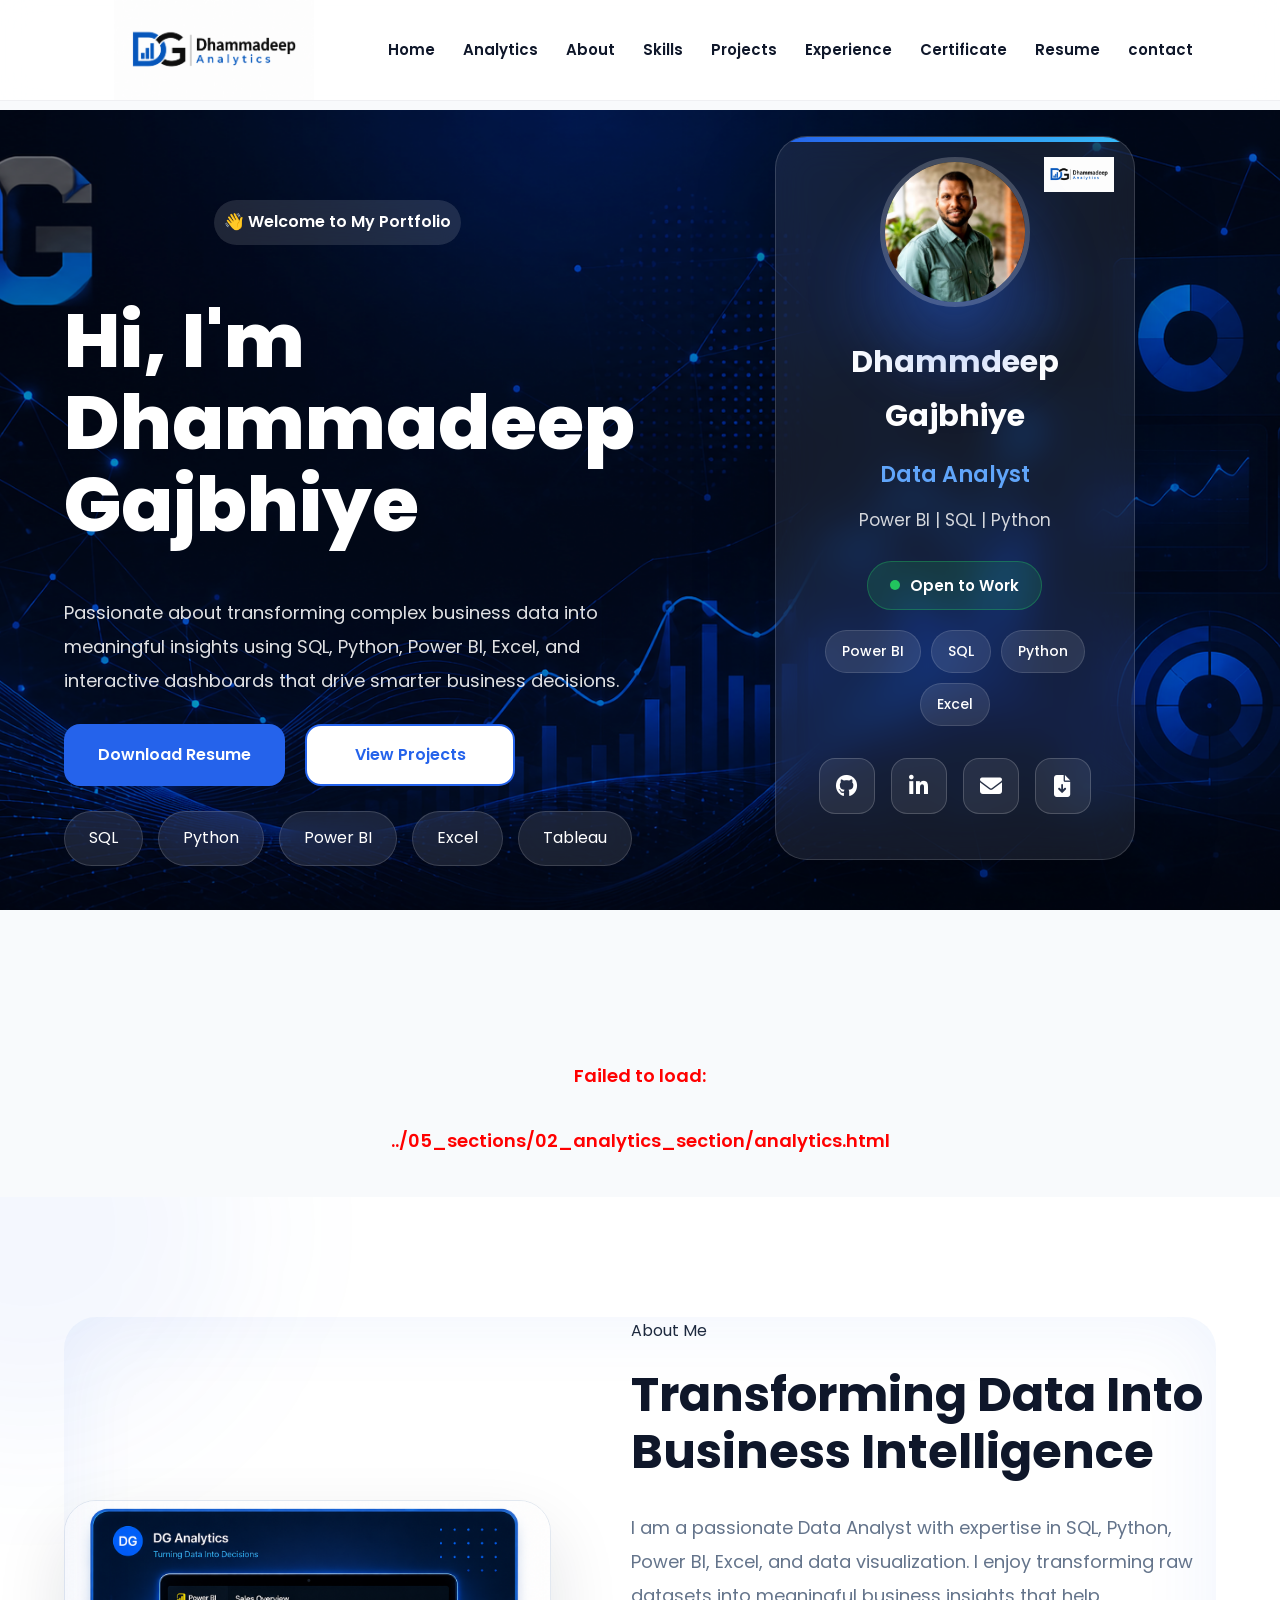
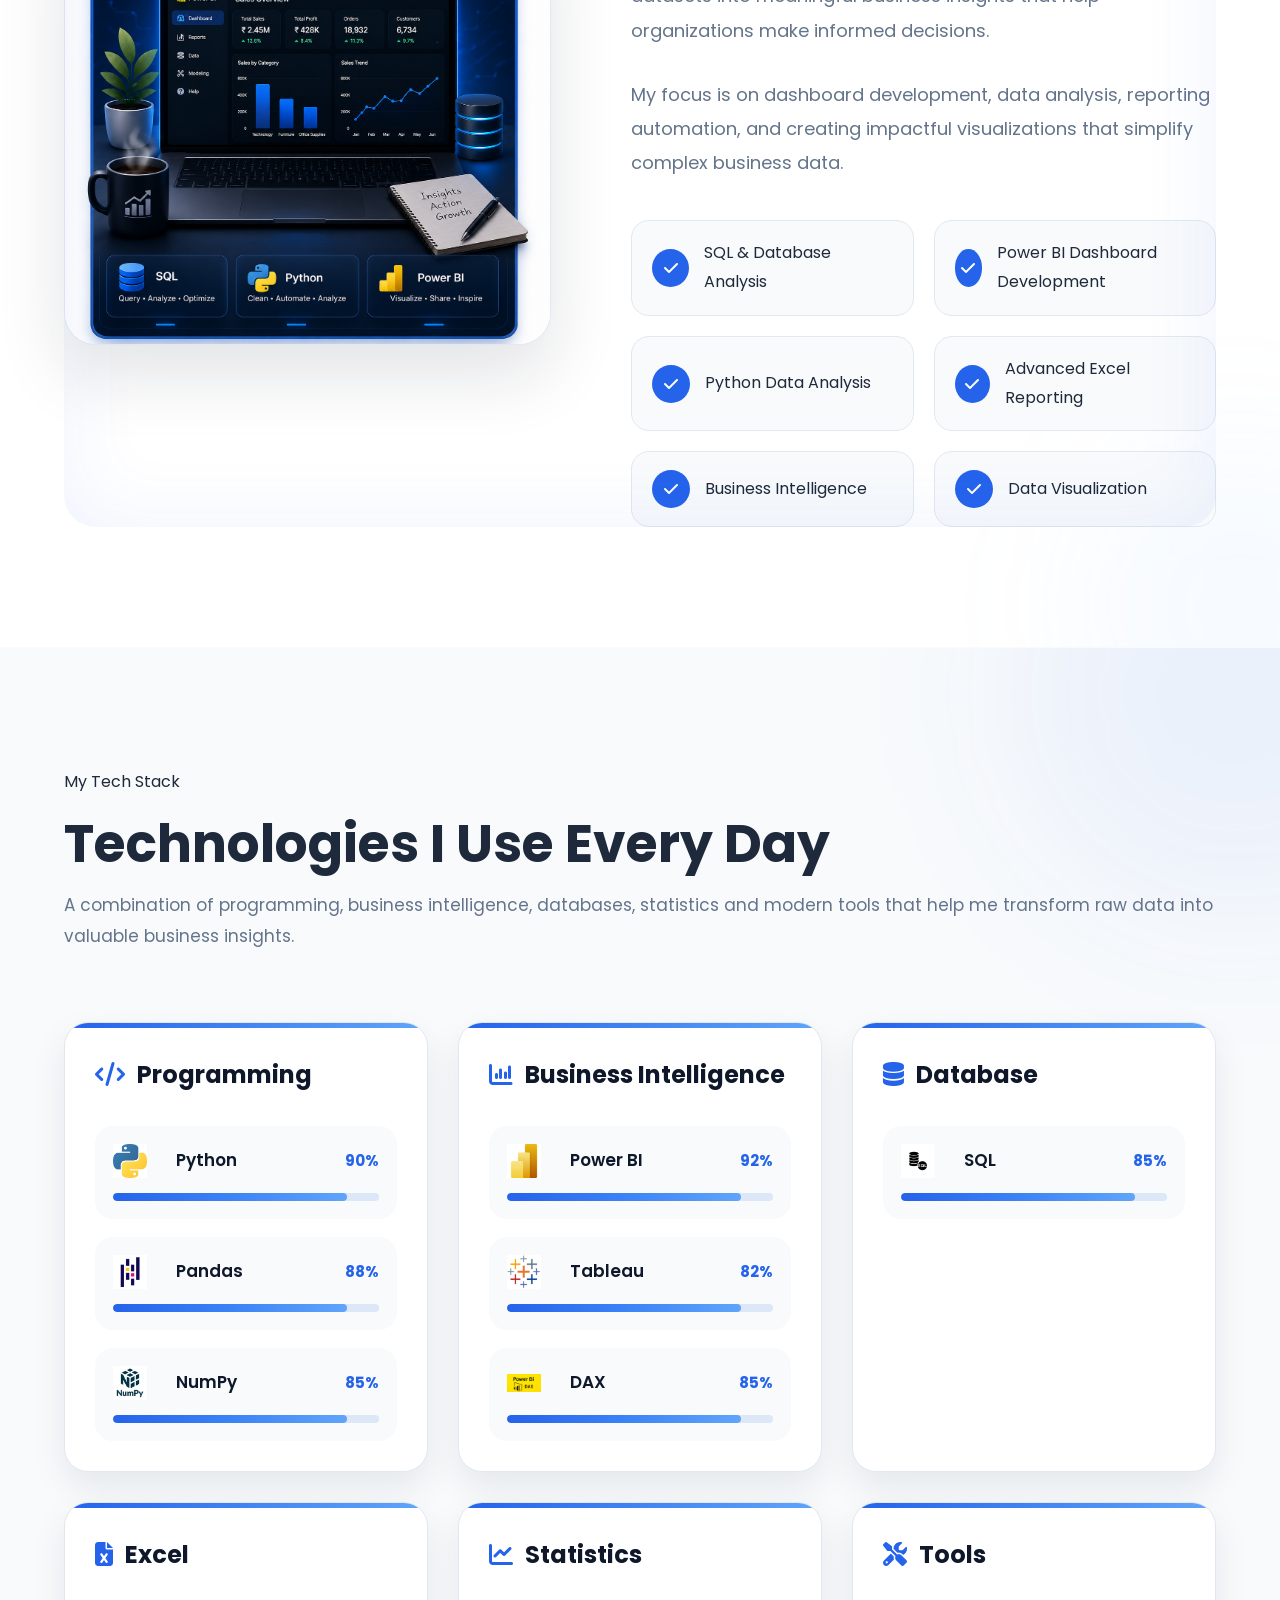
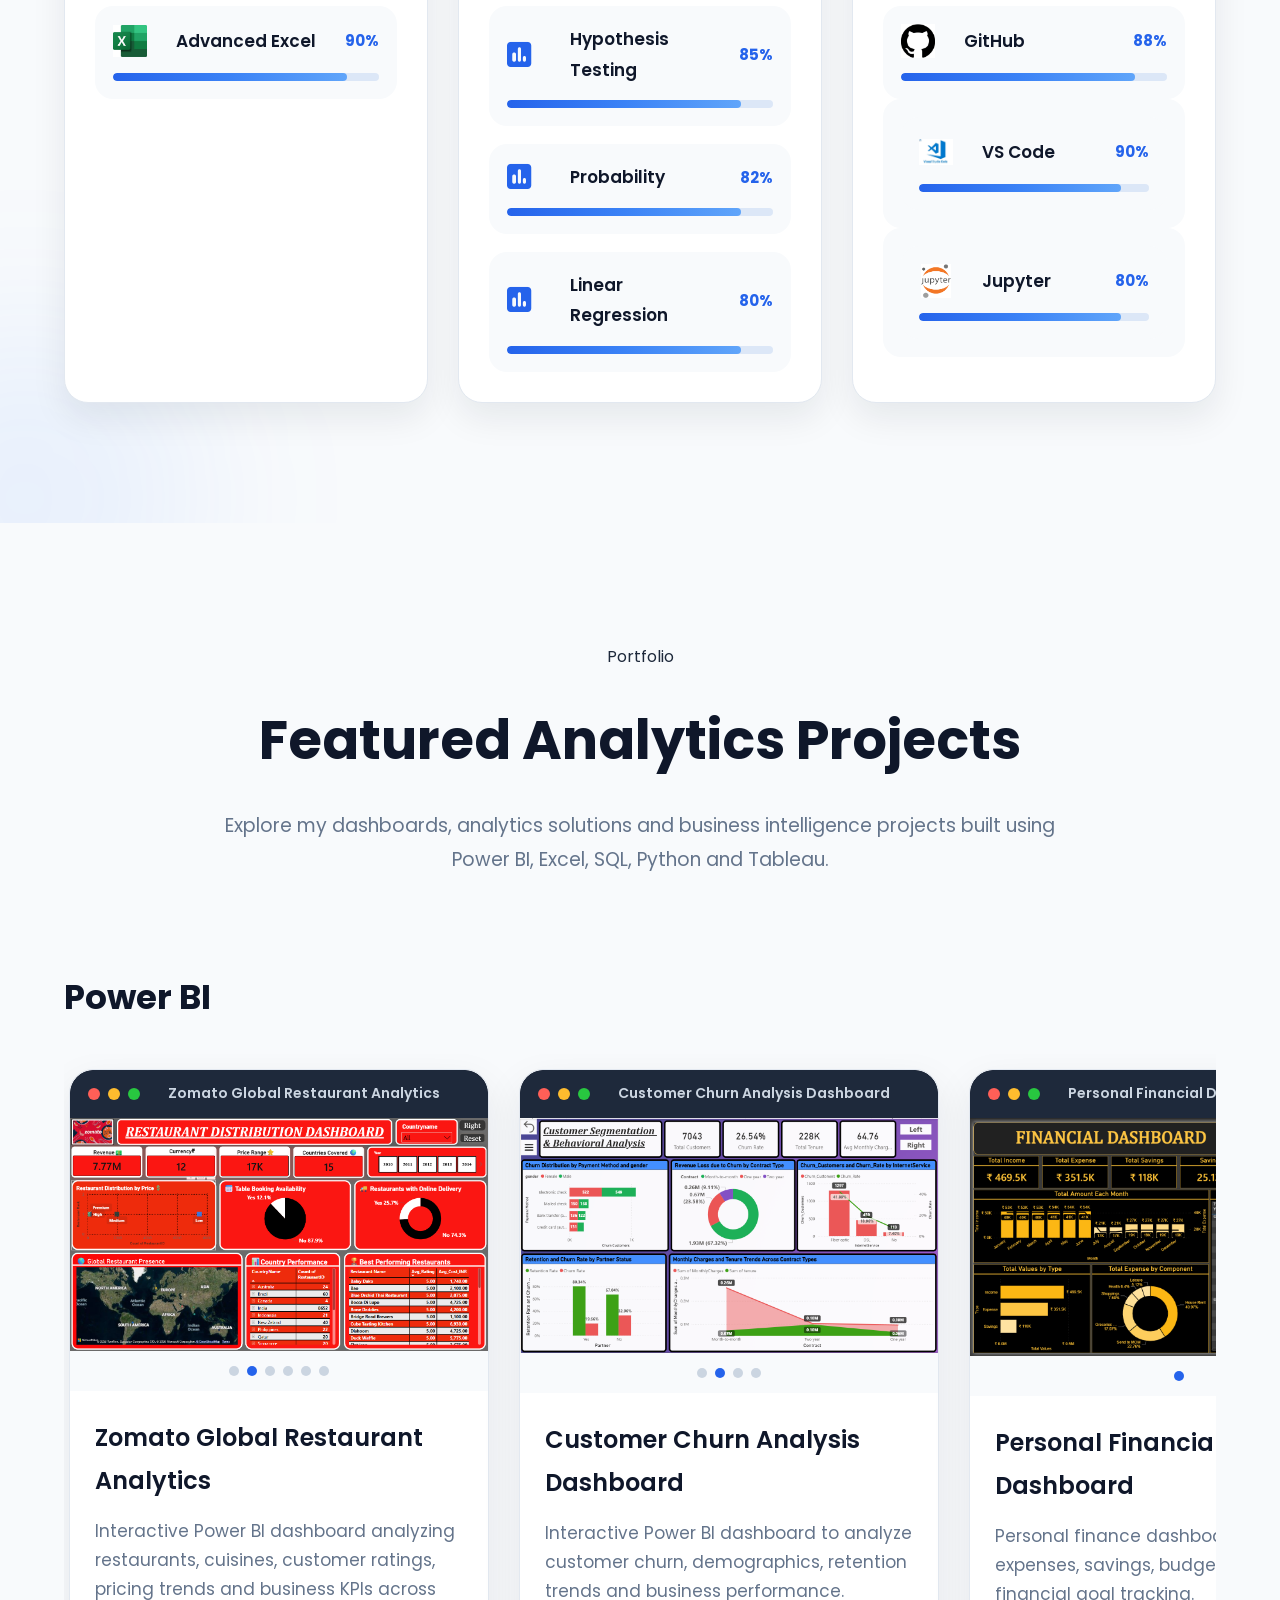
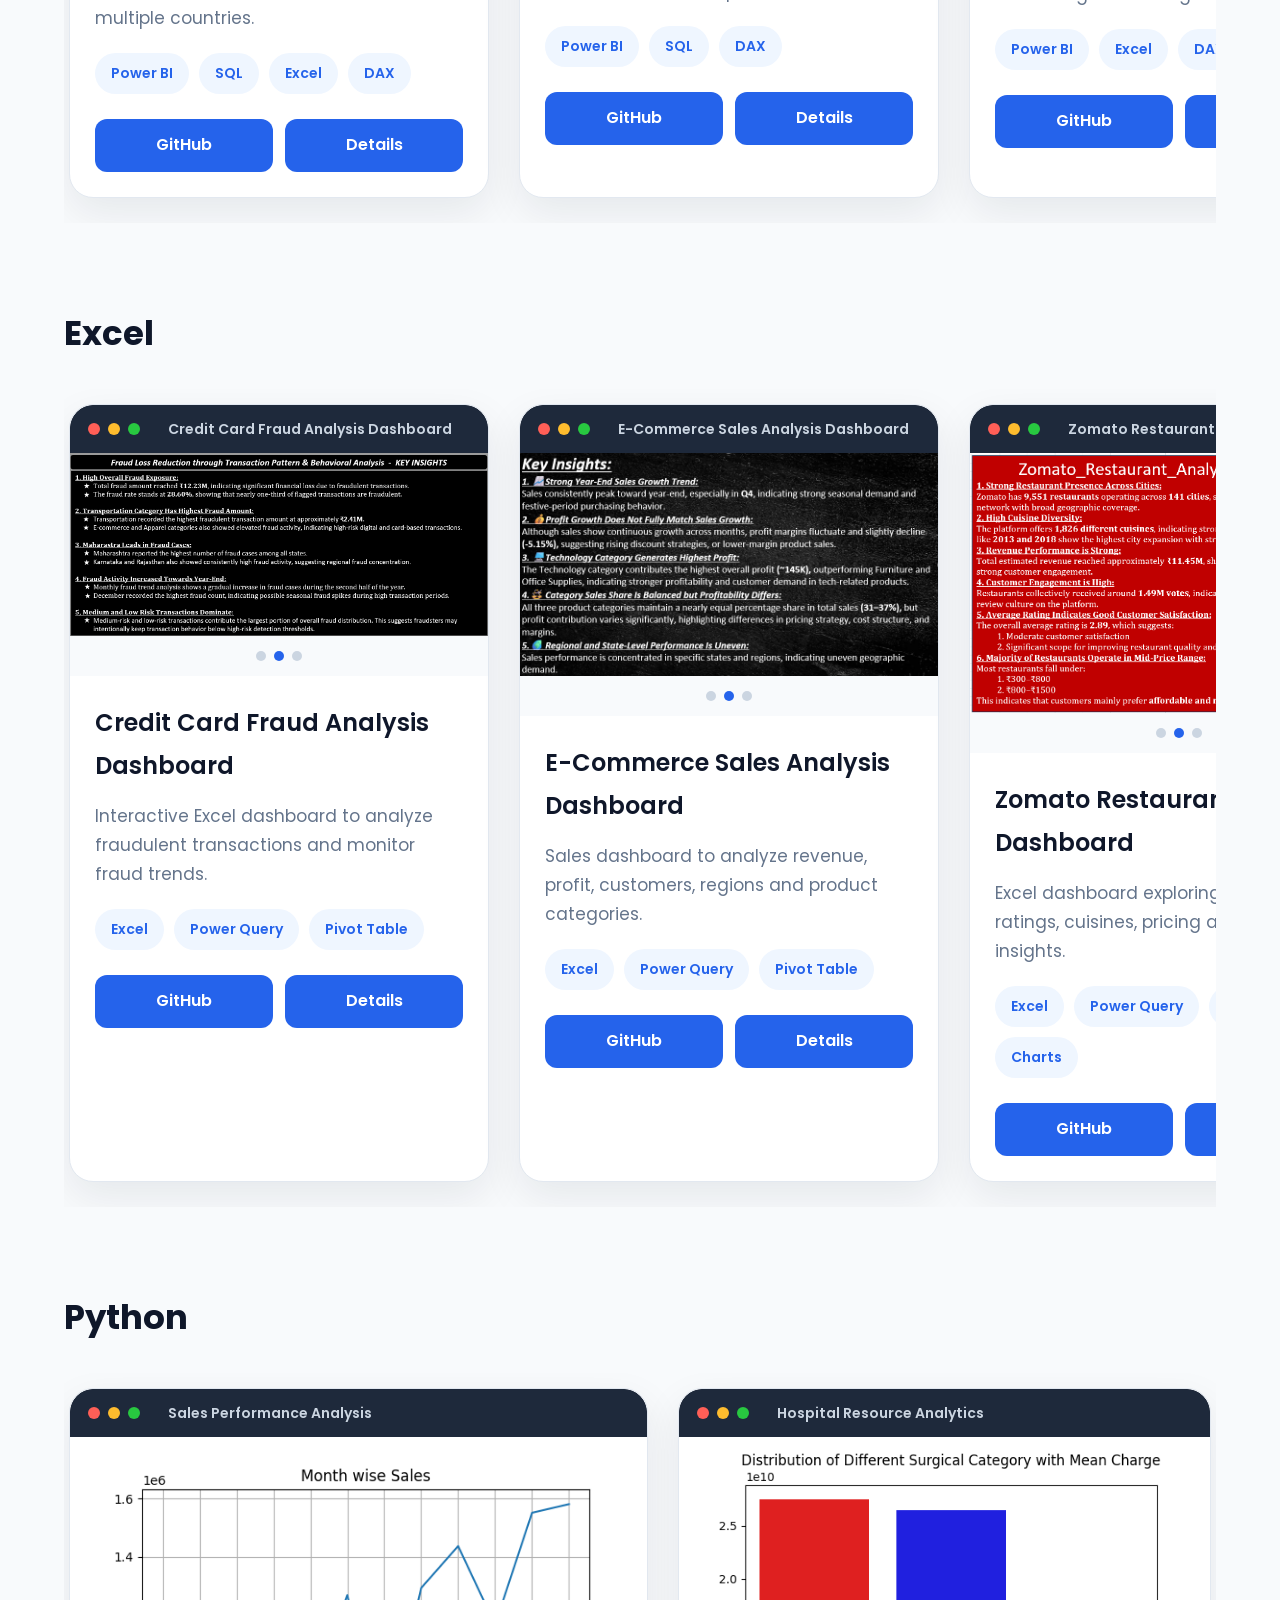
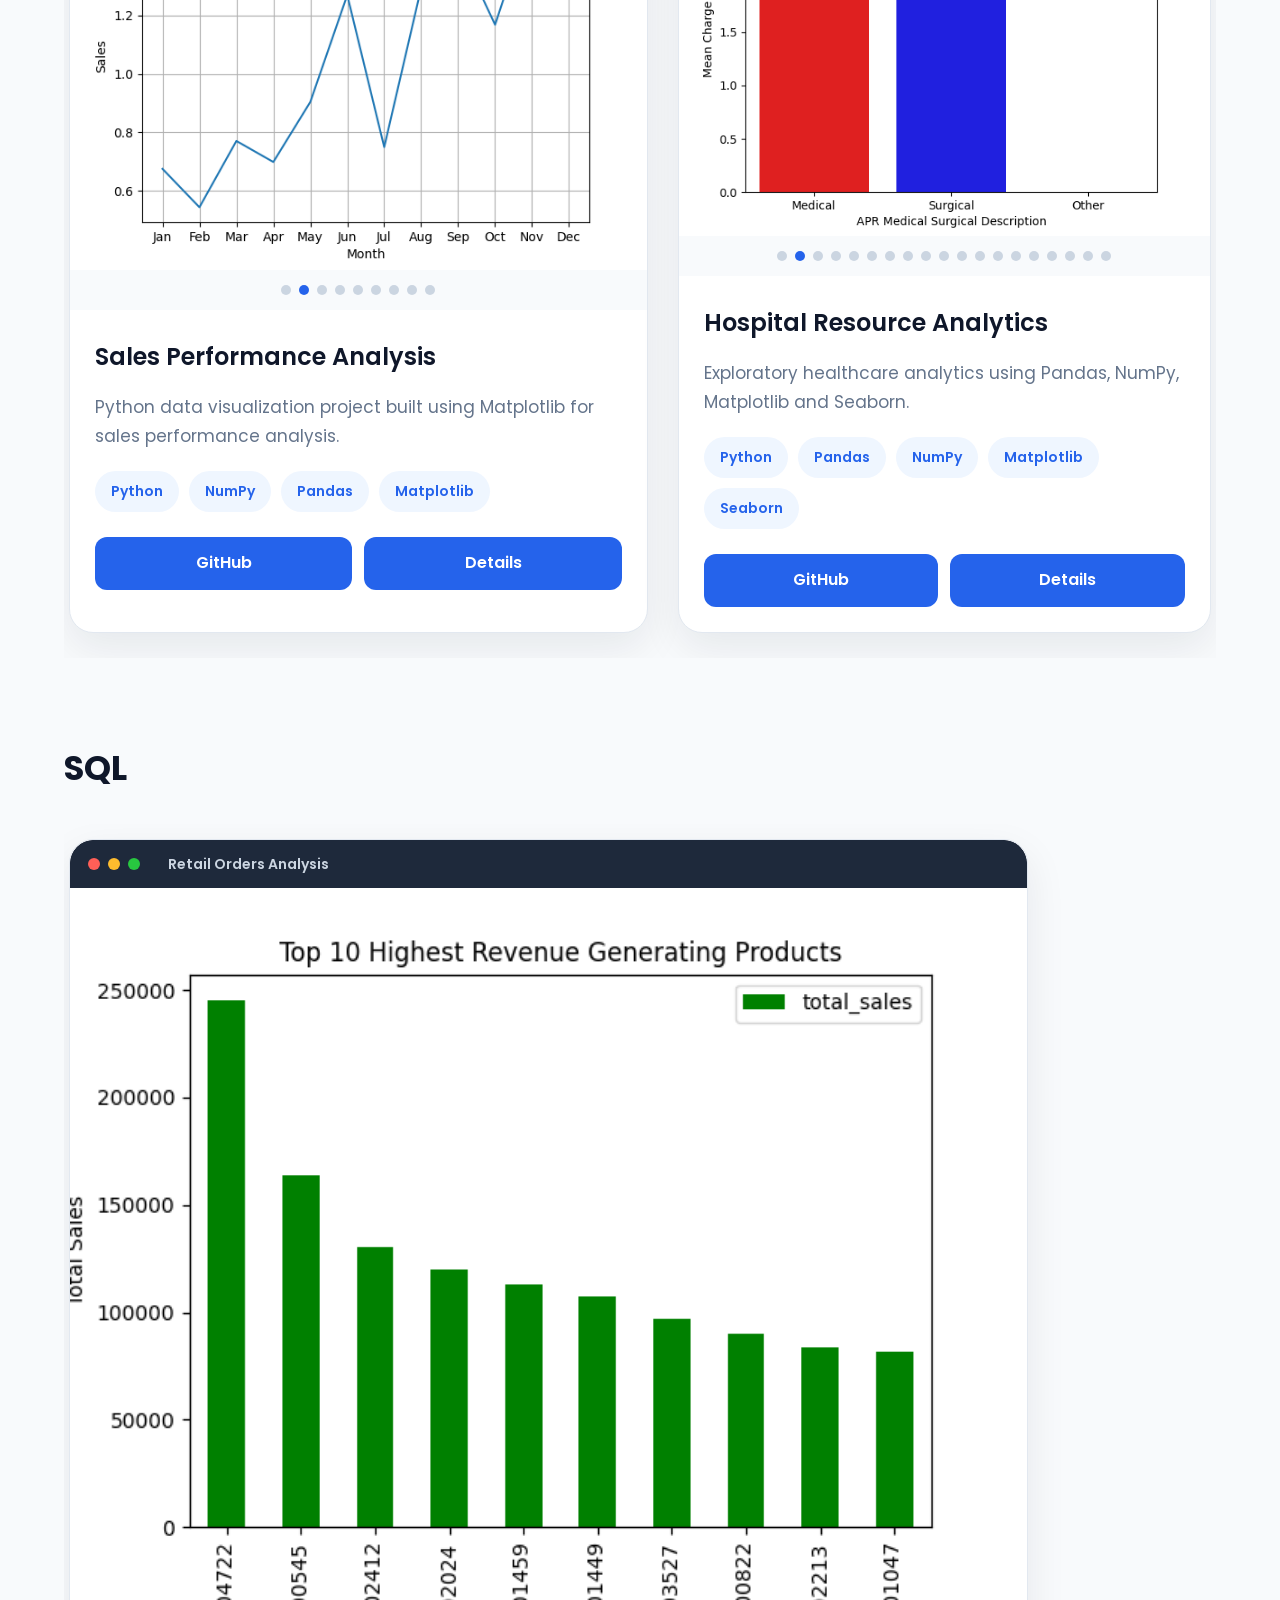
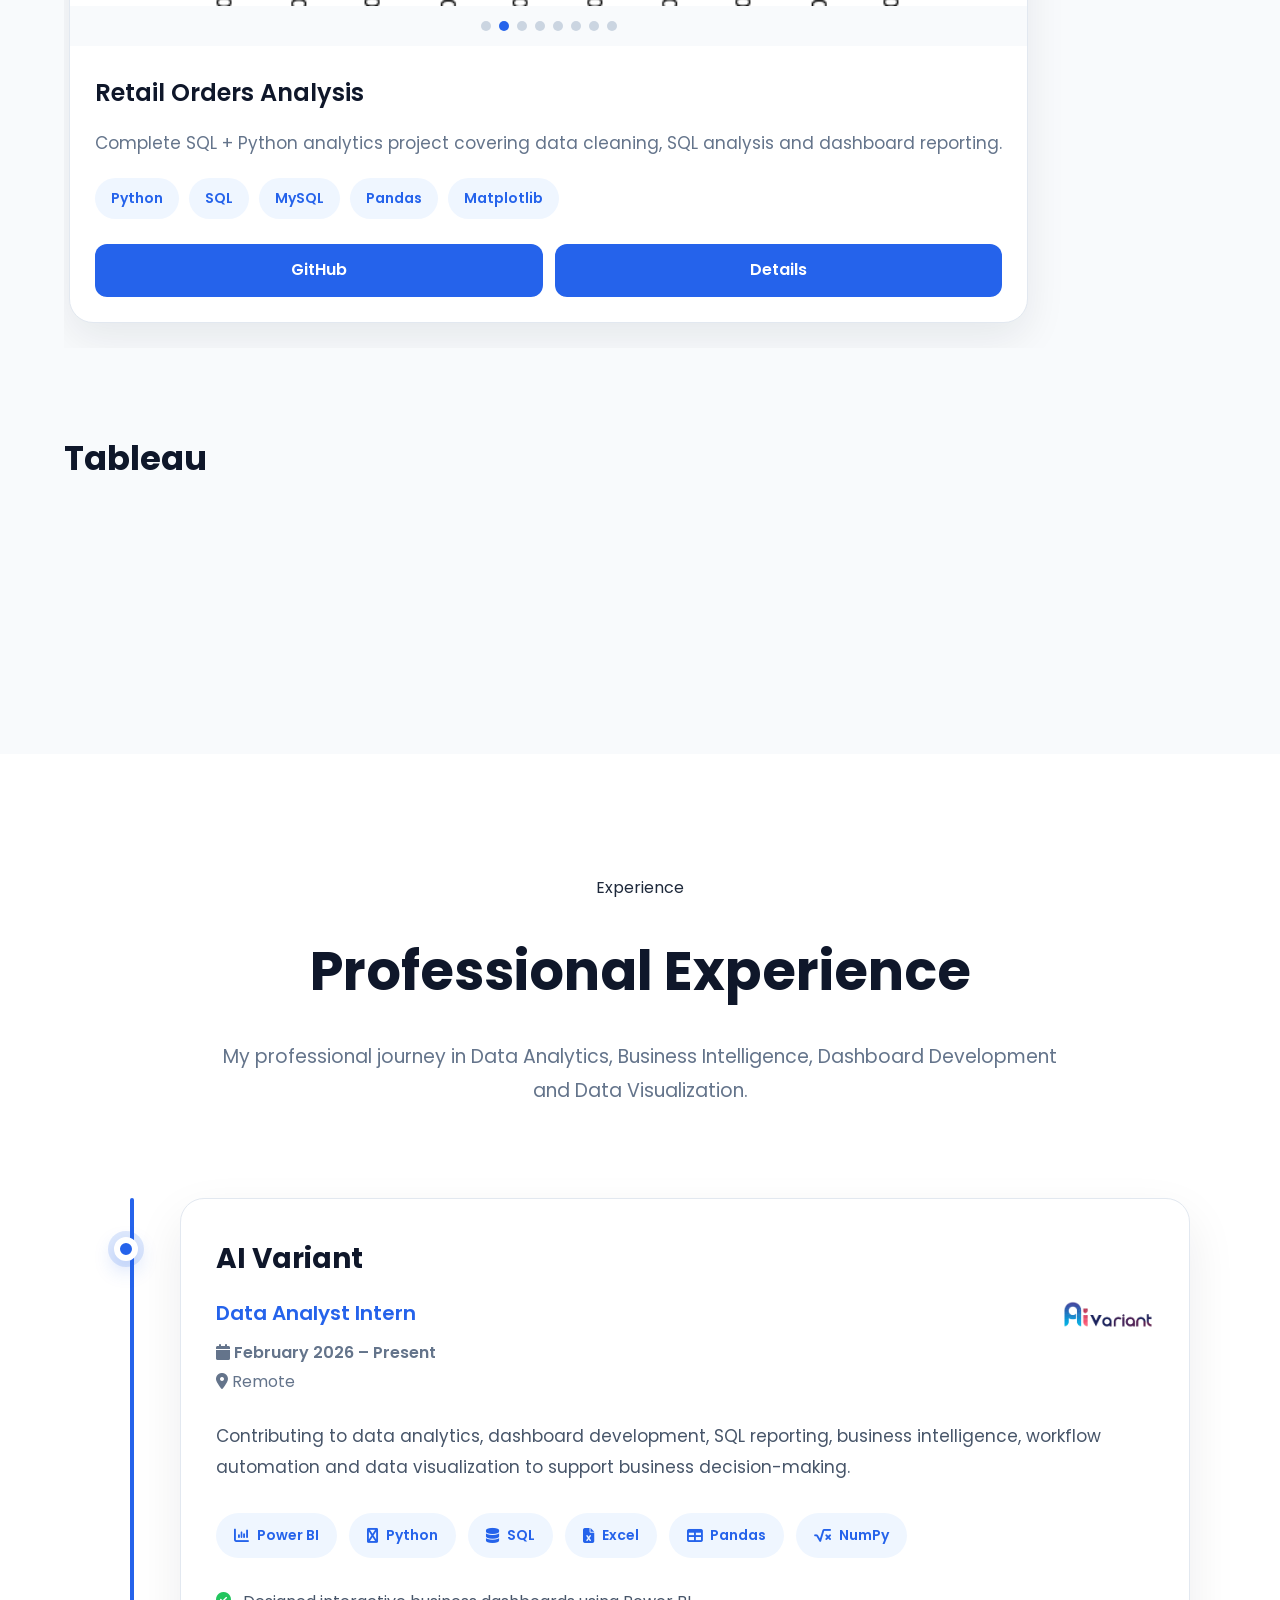
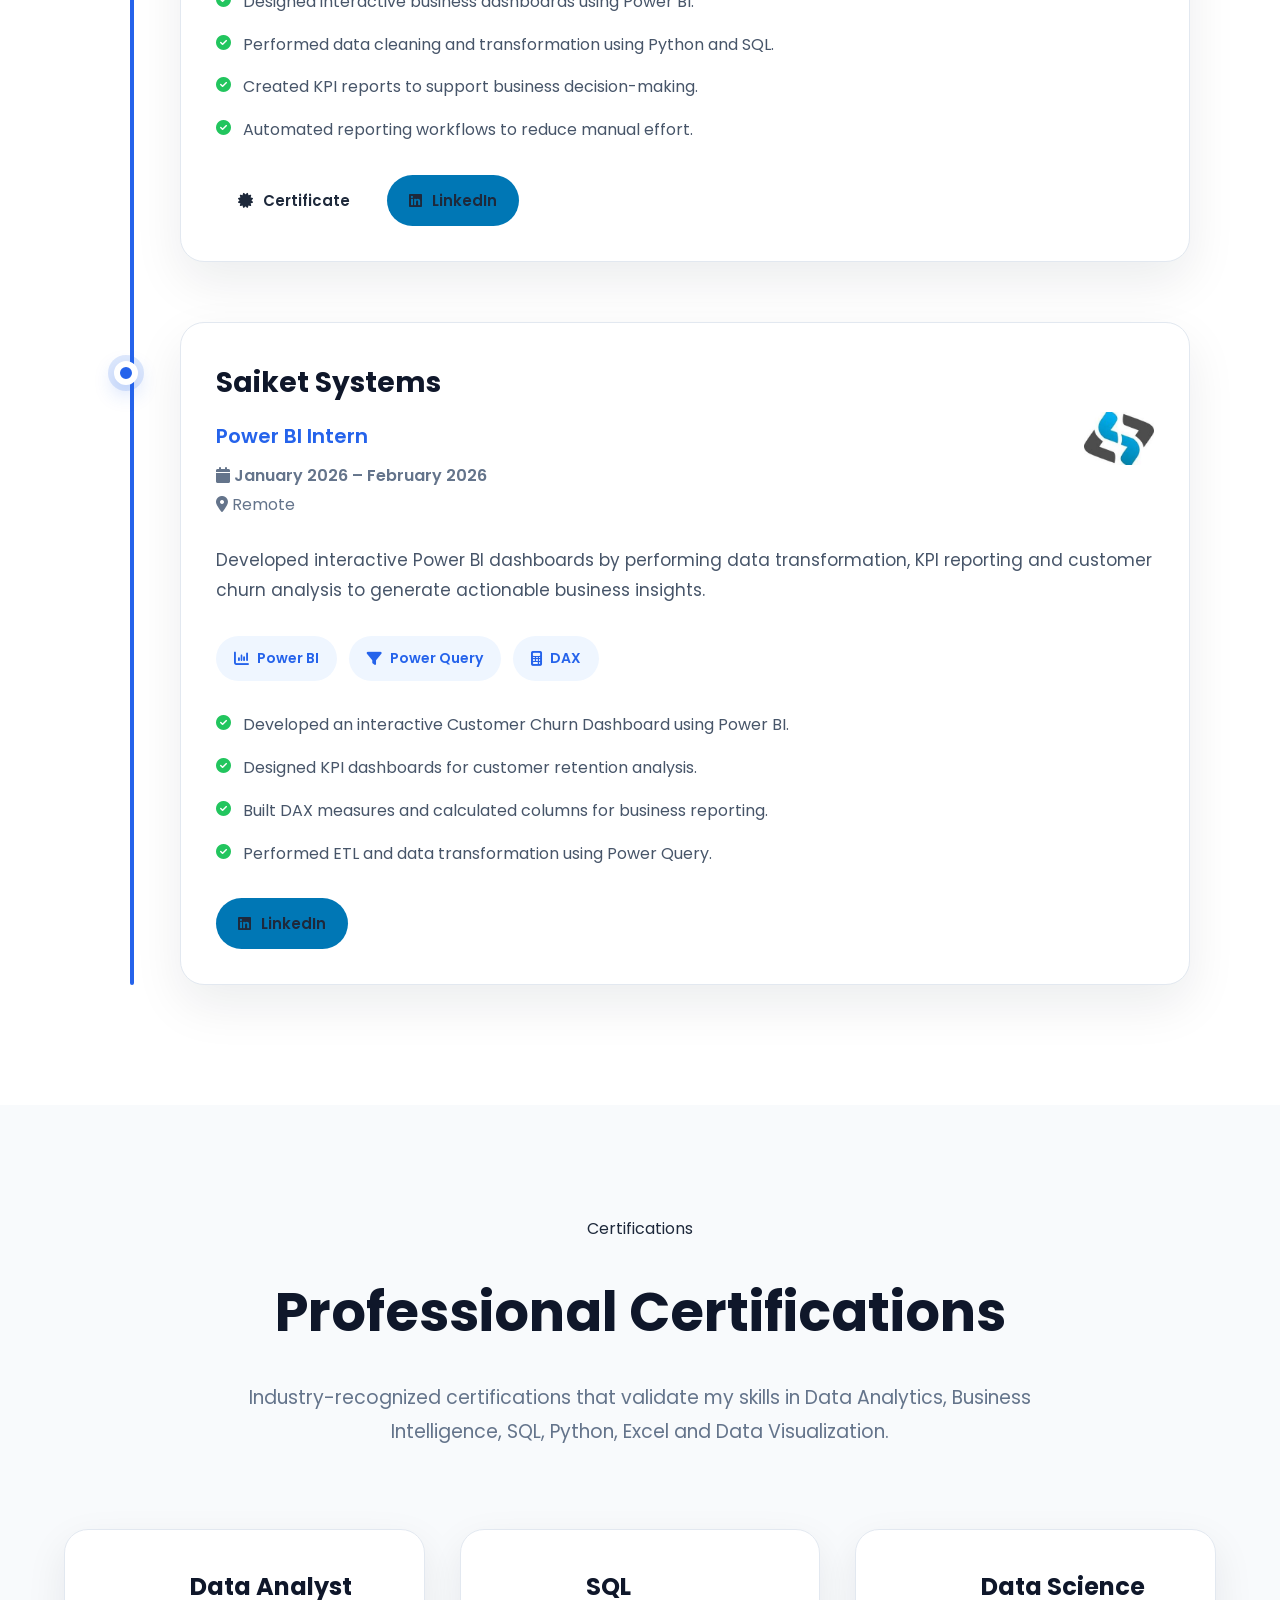
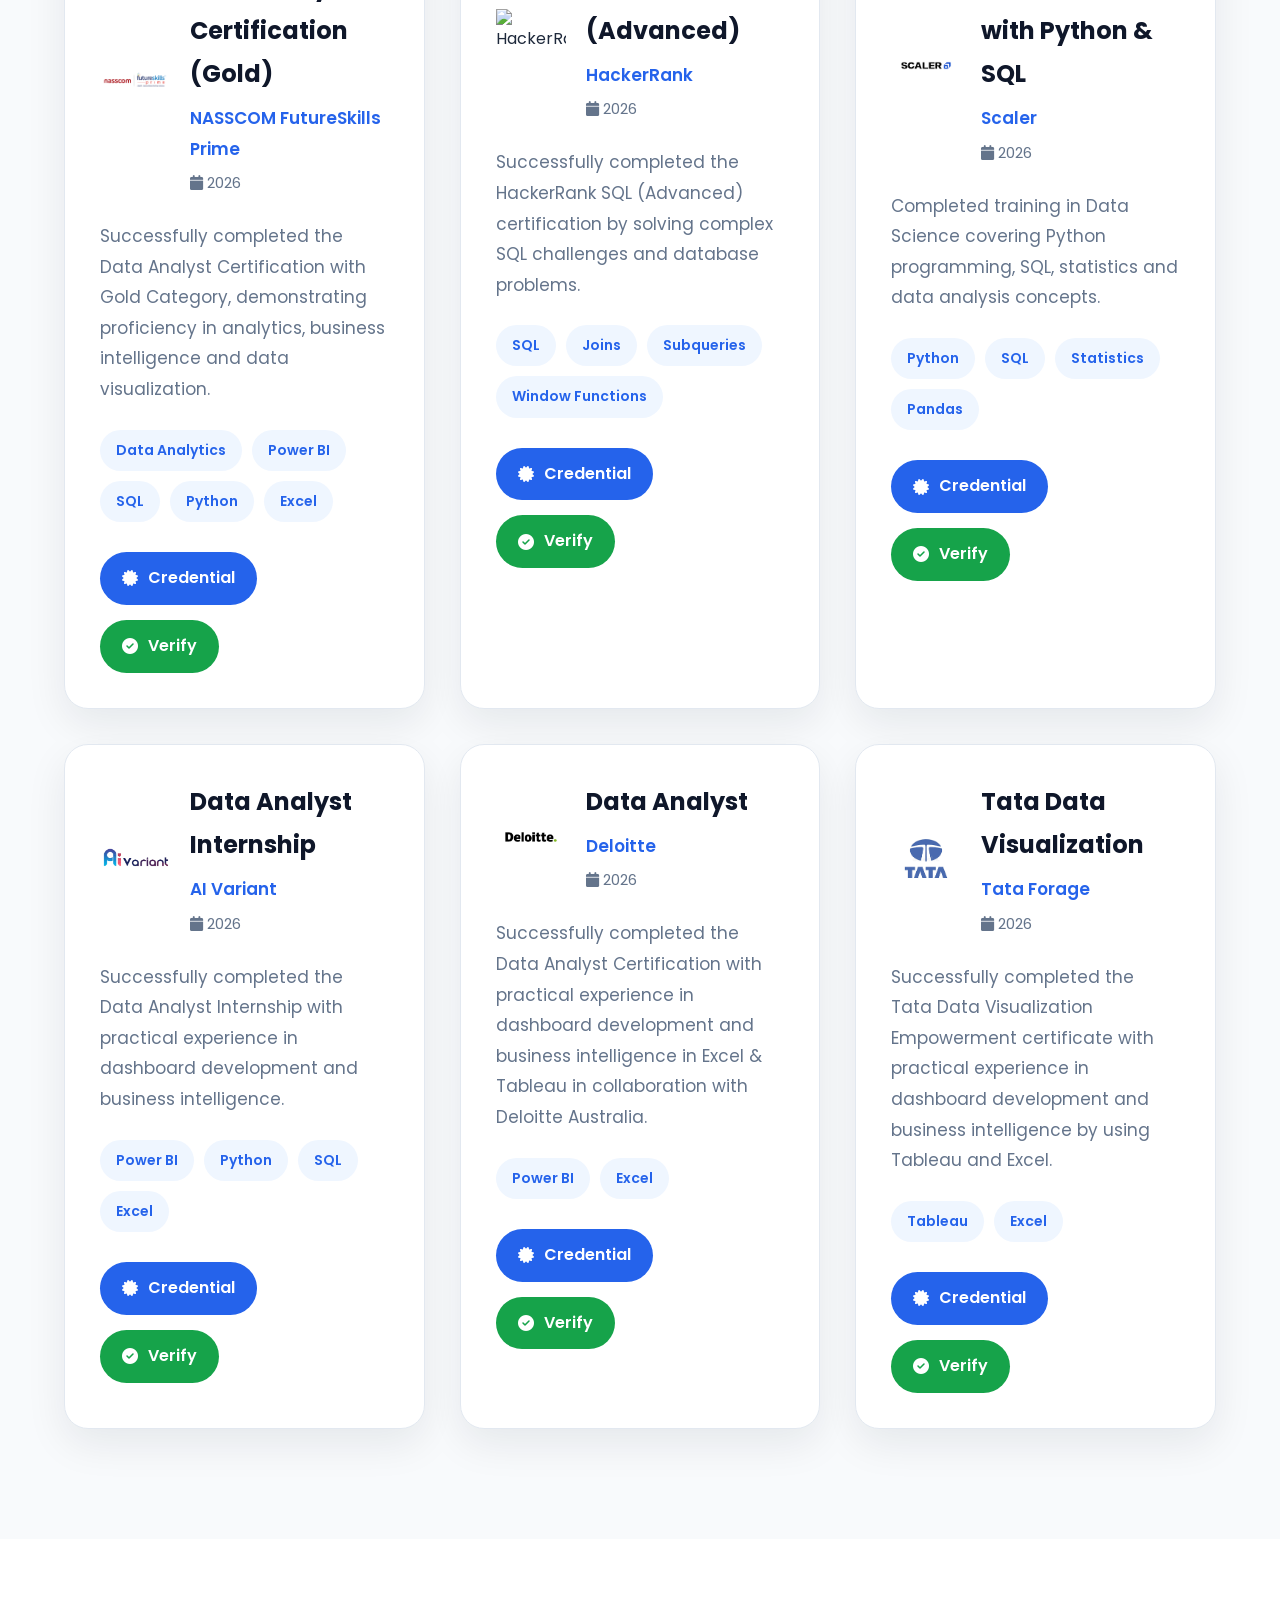
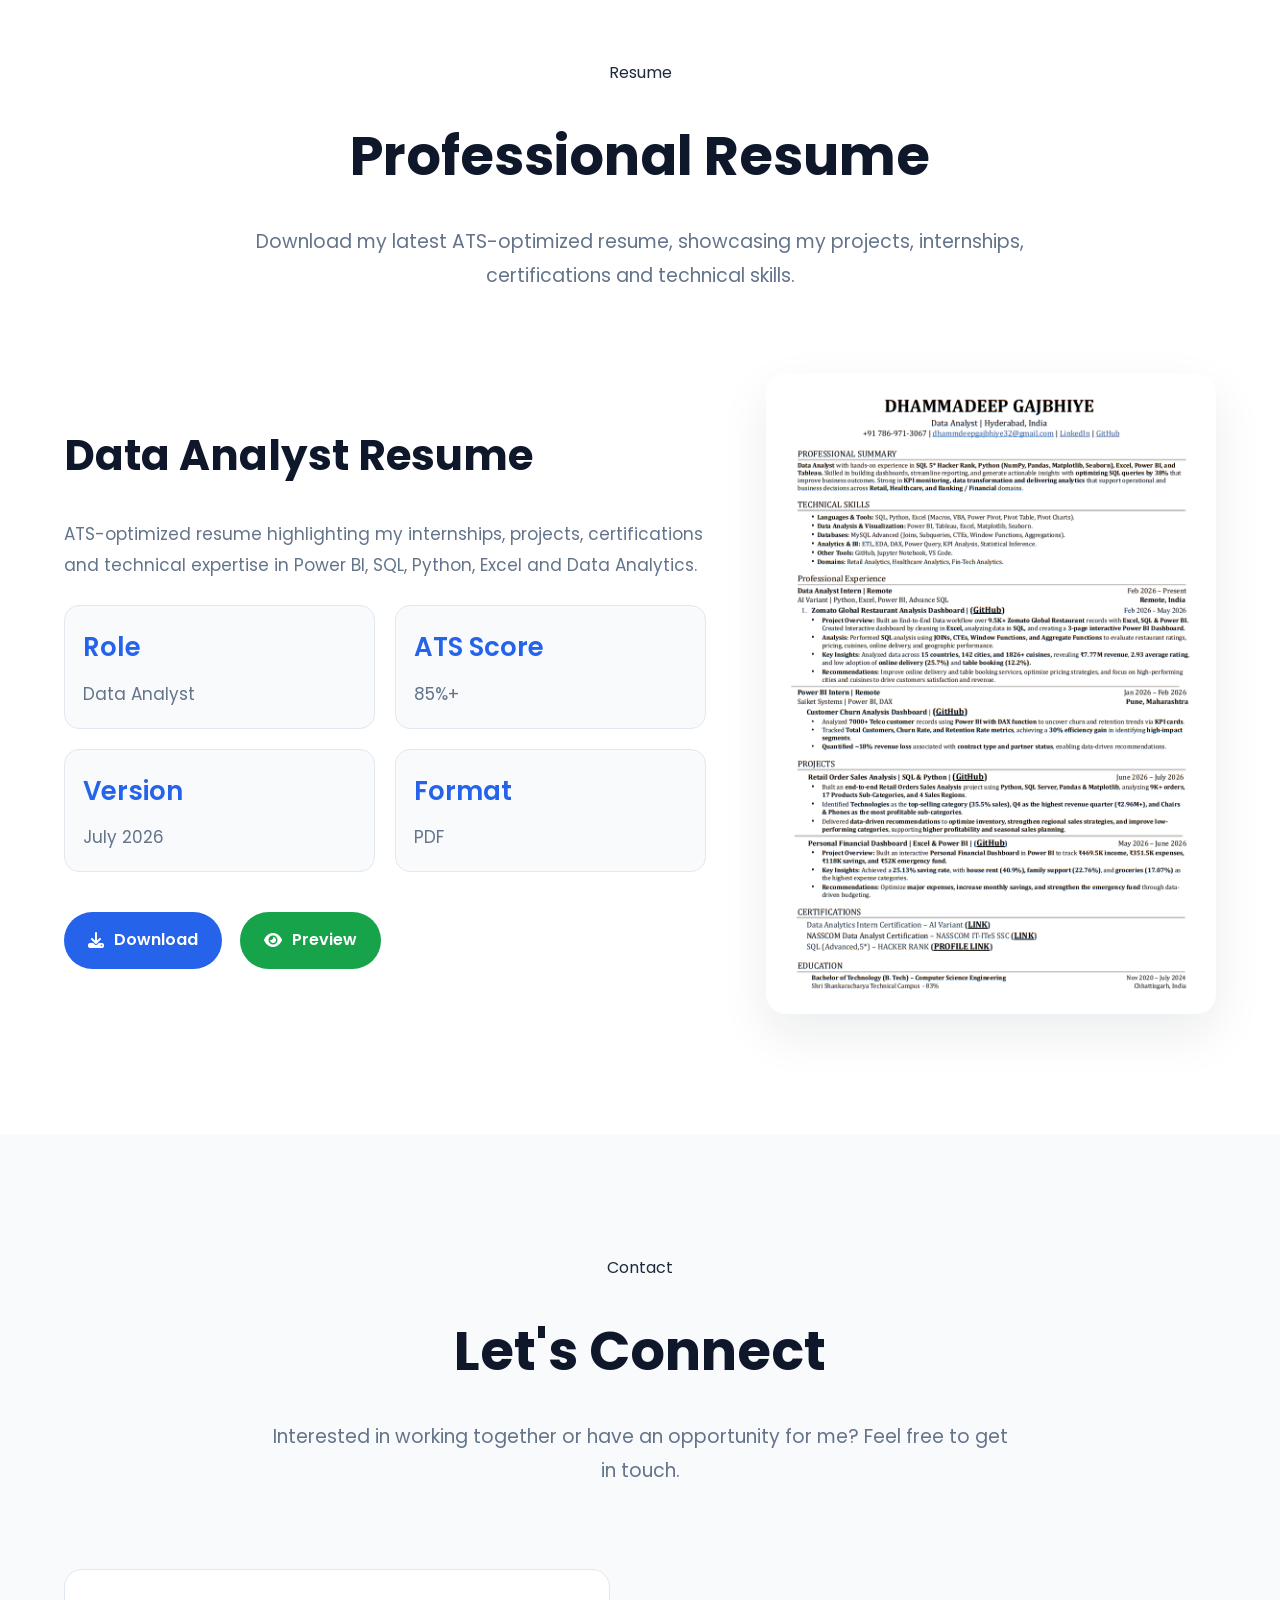
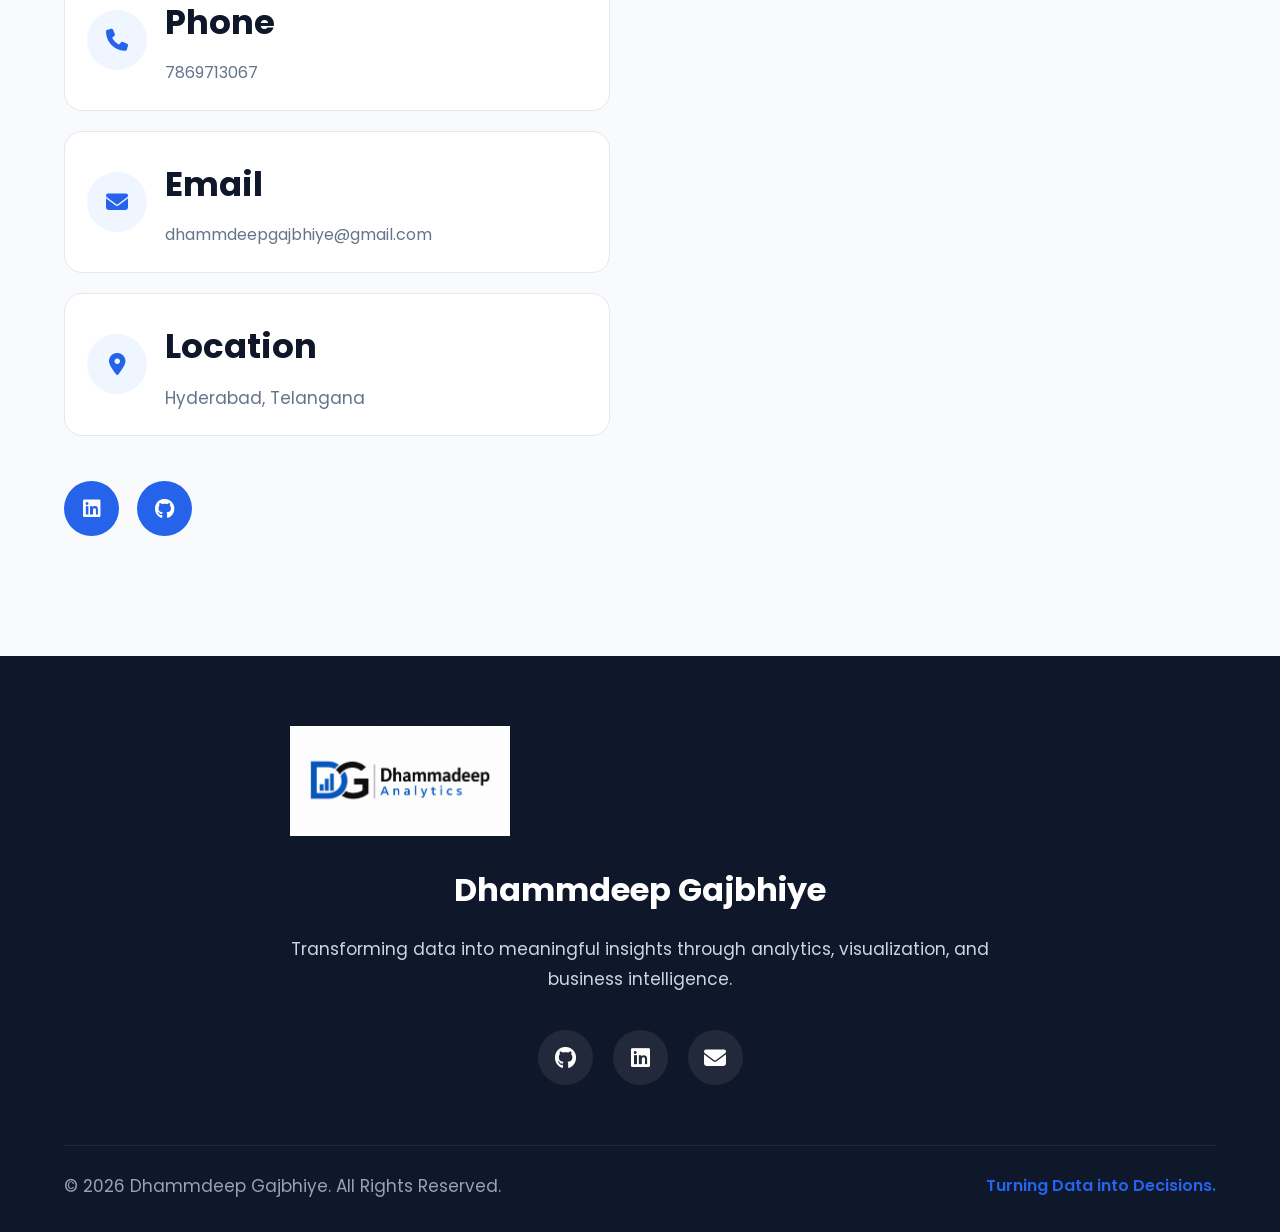
==== index.html @ 8352435d ""renamed intex.html"" ====
<!DOCTYPE html>
<html lang="en">

<head>


    <meta property="og:title"
      content="Dhammdeep Gajbhiye | Data Analyst Portfolio">

    <meta property="og:description"
        content="Professional Data Analyst Portfolio showcasing SQL, Python, Power BI, Excel and Analytics Projects.">

    <meta property="og:image"
        content="../03_images/02_logos/portfolio-preview.png">

    <meta property="og:type"
        content="website">

    <meta name="theme-color"
      content="#2563EB">

    <!-- =========================
            META INFORMATION
    ========================== -->

    
    <meta charset="UTF-8">
    <meta name="viewport" content="width=device-width, initial-scale=1.0">

    <title>Dhammdeep Gajbhiye | Data Analyst Portfolio</title>

    <meta name="description"
        content="Professional Data Analyst Portfolio showcasing Power BI, SQL, Python, Excel, Tableau, and Data Analytics projects.">

    <meta name="keywords"
        content="Data Analyst, SQL, Python, Power BI, Excel, Tableau, Portfolio, Dashboard">

    <meta name="author" content="Dhammdeep Gajbhiye">
    <meta name="robots" content="index, follow">

    <!-- =========================
            FAVICON
    ========================== -->
    <link rel="icon" type="image/png" href="../03_images/02_logos/favicon.png">

    <link rel="stylesheet" href="../02_assets/01_css/animation.css">

    <!-- =========================
            CSS FILES
    ========================== -->

    <link rel="stylesheet" href="../02_assets/01_css/responsive.css">
    <link rel="stylesheet" href="../02_assets/01_css/style.css">
    <link rel="stylesheet" href="../05_sections/01_hero_section/hero.css">
    <link rel="stylesheet" href="../05_sections/02_analytics_section/analytics.css">
    <link rel="stylesheet" href="../05_sections/03_about_section/about.css">
    <link rel="stylesheet" href="../05_sections/04_skills_section/skills.css">
    <link rel="stylesheet" href="../05_sections/05_projects_section/project.css">
    <link rel="stylesheet" href="../05_sections/05_projects_section/project-model.css">
    <link rel="stylesheet" href="../05_sections/06_experience_section/experience.css">
    <link rel="stylesheet" href="../05_sections/07_certificate_section/certificate.css">
    <link rel="stylesheet" href="../05_sections/08_resume_section/resume.css">
    <link rel="stylesheet" href="../05_sections/09_contact_section/contact.css">
    <link rel="stylesheet" href="../05_sections/10_footer_section/footer.css">

    <!-- =========================
            GOOGLE FONT
    ========================== -->
    <link rel="preconnect" href="https://fonts.googleapis.com">
    <link rel="preconnect" href="https://fonts.gstatic.com" crossorigin>

    <link href="https://fonts.googleapis.com/css2?family=Poppins:wght@300;400;500;600;700;800&display=swap"
        rel="stylesheet">

    <!-- =========================
        FONT AWESOME
    ========================= -->

    <link rel="stylesheet" href="https://cdnjs.cloudflare.com/ajax/libs/font-awesome/6.7.2/css/all.min.css">

</head>

<body>

    <a class="skip-link"
    href="#hero">

    Skip to main content

    </a>


    <!--==================================================
                LOADER
    ===================================================-->

    <div id="loader">

        <div class="loader-content">

            <img
                src="../03_images/02_logos/DG Logo.png"
                alt="DG Logo"
                class="loader-logo">

            <h2>Dhammdeep Analytics</h2>

            <p>Loading Portfolio...</p>

            <div class="loader-bar">

                <div class="loader-progress"></div>

            </div>

        </div>

    </div>

    <!--==================================================
                SCROLL PROGRESS
    ===================================================-->

    <div id="scrollProgress"></div>

    <!-- =========================
            HEADER
    ========================== -->
    <header class="header">

        <nav class="navbar">

            <a href="#" class="logo">
                <img src="../03_images/02_logos/DG Logo.png" alt="DG Logo">
            </a>

            <ul class="nav-links">
                <li><a href="#hero">Home</a></li>
                <li><a href="#analytics">Analytics</a></li>
                <li><a href="#about">About</a></li>
                <li><a href="#skills">Skills</a></li>
                <li><a href="#projects">Projects</a></li>
                <li><a href="#experience">Experience</a></li>
                <li><a href="#certificate">Certificate</a></li>
                <li><a href="#resume">Resume</a></li>
                <li><a href="#contact">contact</a></li>
            </ul>

            <div class="nav-buttons">
                <button id="menuBtn" aria-label="Open Menu">☰</button>
            </div>

        </nav>

    </header>

    <!-- =========================
            MAIN CONTENT
    ========================== -->
    <main>

        <section id="hero"></section>

        <div id="analytics"></div>

        <div id="about"></div>

        <div id="skills"></div>

        <div id="projects"></div>

        <div id="experience"></div>

        <div id="certificate"></div>

        <div id="resume"></div>

        <div id="contact"></div>

    </main>

    <!-- =========================
            FOOTER
    ========================== -->
    <footer id="footer"></footer>

    <!-- =========================
            JAVASCRIPT
    ========================== -->
    <script src="../02_assets/02_js/loader.js"></script>
    <script src="../02_assets/02_js/main.js"></script>
    <script src="../02_assets/02_js/animation.js"></script>
    <script src="../02_assets/02_js/back-to-top.js"></script>
    <script src="../02_assets/02_js/navigation.js"></script>
    <script src="../05_sections/01_hero_section/hero.js"></script>
    <script src="../05_sections/02_analytics_Section/analytics.js"></script>
    <script src="../05_sections/03_about_section/about.js"></script>
    <script src="../05_sections/04_skills_section/skills.js"></script>
    <script src="../05_sections/05_projects_section/project-data.js"></script>
    <script src="../05_sections/05_projects_section/project.js"></script>
    <script src="../05_sections/06_experience_section/experience-data.js"></script>
    <script src="../05_sections/06_experience_section/experience.js"></script>
    <script src="../05_sections/07_certificate_section/certificate-data.js"></script>
    <script src="../05_sections/07_certificate_section/certificate.js"></script>
    <script src="../05_sections/08_resume_section/resume-data.js"></script>
    <script src="../05_sections/08_resume_section/resume.js"></script>
    <script src="../05_sections/09_contact_section/contact-data.js"></script>
    <script src="../05_sections/09_contact_section/contact.js"></script>
    <script src="../05_sections/10_footer_section/footer.js"></script>


    <!--==================================================
                BACK TO TOP BUTTON
    ===================================================-->

    <button id="backToTop" aria-label="Back to Top">

        <i class="fa-solid fa-arrow-up"></i>

    </button>

</body>

</html>
---- 02_assets/01_css/animation.css ----
/*==================================================
            ANIMATION CONTROLLER
==================================================*/

.animate-section {

    opacity: 0;

    transform: translateY(50px);

    transition:
        opacity .8s ease,
        transform .8s ease;

    will-change: opacity, transform;

}

.animate-section.visible {

    opacity: 1;

    transform: translateY(0);

}

/*==================================================
        REDUCED MOTION
==================================================*/

@media (prefers-reduced-motion: reduce) {

    .animate-section,
    .animate-section.visible {

        opacity: 1;

        transform: none;

        transition: none;

    }

}
---- 02_assets/01_css/responsive.css ----
@media (max-width:1200px){

.hero-container{

    grid-template-columns:1fr;

    text-align:center;

}

.hero-left{

    align-items:center;

}

.hero-description{

    max-width:700px;

}

.hero-right{

    margin-top:70px;

    min-height:650px;

}

.analytics-card{

    right:30px;

}

}
---- 02_assets/01_css/style.css ----
/* ===================================================================
   DHAMMDEEP GAJBHIYE PORTFOLIO
   Main Stylesheet
   Version : 1.0
   Author  : Dhammdeep Gajbhiye

   TABLE OF CONTENTS

   01. Google Font
   02. CSS Reset
   03. Root Variables
   04. Global Styles
   05. Typography
   06. Layout
   07. Buttons
   08. Cards
   09. Images
   10. Forms
   11. Utility Classes
   12. Scrollbar
=================================================================== */



/* ==============================================================
   01. GOOGLE FONT
============================================================== */


@import url('https://fonts.googleapis.com/css2?family=Poppins:wght@300;400;500;600;700;800&display=swap');


/* ==============================================================
   02. CSS RESET
============================================================== */

*,
*::before,
*::after{
    margin:0;
    padding:0;
    box-sizing:border-box;
}

html{
    scroll-behavior:smooth;
    overflow-x:hidden;
}

body{
    overflow-x:hidden;
}


/* ==============================================================
   03. ROOT VARIABLES
============================================================== */

:root{

    /* Colors */

    --primary:#2563EB;
    --primary-dark:#1D4ED8;

    --secondary:#0F172A;

    --accent:#38BDF8;

    --success:#22C55E;
    --warning:#F59E0B;
    --danger:#EF4444;

    --white:#FFFFFF;

    --background:#F8FAFC;

    --surface:#FFFFFF;

    --border:#E5E7EB;

    --text:#1E293B;

    --text-light:#64748B;

    /* Shadow */

    --shadow-sm:0 5px 15px rgba(0,0,0,.05);

    --shadow-md:0 12px 35px rgba(0,0,0,.08);

    --shadow-lg:0 25px 60px rgba(0,0,0,.12);

    /* Radius */

    --radius-sm:10px;

    --radius-md:16px;

    --radius-lg:24px;

    --radius-xl:40px;

    /* Transition */

    --transition:.35s ease;

    /* Width */

    --container-width:1400px;

}


/* ==============================================================
   04. GLOBAL STYLES
============================================================== */

body{

    font-family:'Poppins',sans-serif;

    background:var(--background);

    color:var(--text);

    line-height:1.8;

    font-size:16px;

}

a{

    text-decoration:none;

    color:inherit;

}

ul{

    list-style:none;

}

button{

    font-family:inherit;

    cursor:pointer;

    border:none;

    outline:none;

}

input,
textarea{

    font-family:inherit;

    outline:none;

}

section{

    padding:110px 0;

    position:relative;

}


/* ==============================================================
   05. TYPOGRAPHY
============================================================== */

h1{

    font-size:72px;

    font-weight:800;

    line-height:1.15;

}

h2{

    font-size:52px;

    font-weight:700;

}

h3{

    font-size:34px;

    font-weight:700;

}

h4{

    font-size:26px;

    font-weight:600;

}

p{

    color:var(--text-light);

    font-size:17px;

}

.section-title{

    text-align:center;

    margin-bottom:20px;

}

.section-subtitle{

    text-align:center;

    max-width:700px;

    margin:0 auto 70px;

}


/* ==============================================================
   06. LAYOUT
============================================================== */

.container{

    width:90%;

    max-width:var(--container-width);

    margin:auto;

}

.grid{

    display:grid;

}

.flex{

    display:flex;

}

.flex-center{

    display:flex;

    justify-content:center;

    align-items:center;

}


/* ==============================================================
   07. BUTTONS
============================================================== */

.btn{

    display:inline-flex;

    align-items:center;

    justify-content:center;

    gap:10px;

    padding:15px 34px;

    border-radius:var(--radius-md);

    font-weight:600;

    transition:var(--transition);

}

.btn-primary{

    background:var(--primary);

    color:white;

}

.btn-primary:hover{

    background:var(--primary-dark);

    transform:translateY(-4px);

}

.btn-outline{

    border:2px solid var(--primary);

    color:var(--primary);

    background:white;

}

.btn-outline:hover{

    background:var(--primary);

    color:white;

}


/* ==============================================================
   08. CARD
============================================================== */

.card{

    background:var(--surface);

    border-radius:var(--radius-md);

    box-shadow:var(--shadow-md);

}


/* ==============================================================
   09. IMAGE
============================================================== */

img{

    display:block;

    max-width:100%;

    height:auto;

}


/* ==============================================================
   10. FORM
============================================================== */

input,
textarea{

    width:100%;

    padding:16px;

    border:1px solid var(--border);

    border-radius:12px;

    background:white;

}

textarea{

    resize:none;

}


/* ==============================================================
   11. UTILITIES
============================================================== */

.text-center{

    text-align:center;

}

.hidden{

    display:none;

}

.w-100{

    width:100%;

}

.mt-1{margin-top:10px;}
.mt-2{margin-top:20px;}
.mt-3{margin-top:30px;}
.mt-4{margin-top:40px;}

.mb-1{margin-bottom:10px;}
.mb-2{margin-bottom:20px;}
.mb-3{margin-bottom:30px;}
.mb-4{margin-bottom:40px;}


/* ==============================================================
   12. SCROLLBAR
============================================================== */

::-webkit-scrollbar{

    width:6px;

}

::-webkit-scrollbar-track{

    background:#F1F5F9;

}

::-webkit-scrollbar-thumb{

    background:linear-gradient(
        180deg,
        var(--primary),
        var(--primary-dark)
    );

    border-radius:50px;

}

::-webkit-scrollbar-thumb:hover{

    background:var(--primary-dark);

}

/* ==============================================================
   13. HEADER
============================================================== */

.header{

    position:fixed;

    top:0;

    left:0;

    width:100%;

    z-index:1000;

    background:rgba(255,255,255,.88);

    backdrop-filter:blur(18px);

    -webkit-backdrop-filter:blur(18px);

    border-bottom:1px solid rgba(229,231,235,.6);

    transition:var(--transition);

}

.header.scrolled{

    background:rgba(255,255,255,.96);

    box-shadow:var(--shadow-md);

}


/* ==============================================================
   14. NAVBAR
============================================================== */

.navbar{

    width:90%;

    max-width:var(--container-width);

    height:100px;

    margin:auto;

    display:flex;

    justify-content:space-between;

    align-items:center;

}


/* ==============================================================
   LOGO
============================================================== */

.logo{

    display:flex;

    align-items:center;

}

.logo img{

    height:100px;          /* Increase logo size */

    width:300px;

    object-fit:contain;

    transition:var(--transition);

}

.logo:hover img{

    transform:scale(1.05);

}


/* ==============================================================
   NAVIGATION MENU
============================================================== */

.nav-links{

    display:flex;

    align-items:center;

    gap:28px;

}

.nav-links li{

    position:relative;

}

.nav-links a{

    position:relative;

    color:var(--secondary);

    font-size:15px;

    font-weight:600;

    transition:var(--transition);

}

.nav-links a:hover{

    color:var(--primary);

}


/* ==============================================================
   ACTIVE / HOVER LINE
============================================================== */

.nav-links a::after{

    content:"";

    position:absolute;

    left:0;

    bottom:-8px;

    width:0;

    height:2px;

    background:var(--primary);

    transition:var(--transition);

}

.nav-links a:hover::after,

.nav-links a.active::after{

    width:100%;

}

.nav-links a.active{

    color:var(--primary);

}


/* ==============================================================
   NAVIGATION BUTTONS
============================================================== */

.nav-buttons{

    display:flex;

    align-items:center;

    gap:14px;

}


/* ==============================================================
   MOBILE MENU BUTTON
============================================================== */

#menuBtn{

    display:none;

    width:46px;

    height:46px;

    border:none;

    border-radius:12px;

    background:#EEF4FF;

    color:var(--primary);

    font-size:22px;

    transition:var(--transition);

}

#menuBtn:hover{

    background:var(--primary);

    color:#ffffff;

}


/* ==============================================================
   NAVBAR SPACING
============================================================== */

body{

    padding-top:0px;

}

/*==================================================
            ACTIVE NAVIGATION
==================================================*/

.nav-links a{

    position:relative;

    transition:.3s;

}

.nav-links a.active{

    color:#2563EB;

    font-weight:600;

}

.nav-links a.active::after{

    content:"";

    position:absolute;

    left:0;

    bottom:-8px;

    width:100%;

    height:3px;

    border-radius:50px;

    background:#2563EB;

}

/*==================================================
            SCROLL PROGRESS BAR
==================================================*/

#scrollProgress{

    position:fixed;

    top:0;

    left:0;

    width:0%;

    height:4px;

    background:linear-gradient(
        90deg,
        #2563EB,
        #3B82F6
    );

    z-index:99999;

    transition:width .1s linear;

}

/*==================================================
            BACK TO TOP BUTTON
==================================================*/

#backToTop{

    position:fixed;

    right:30px;

    bottom:30px;

    width:55px;

    height:55px;

    border:none;

    border-radius:50%;

    background:#2563EB;

    color:#fff;

    font-size:20px;

    cursor:pointer;

    display:flex;

    justify-content:center;

    align-items:center;

    box-shadow:0 10px 25px rgba(37,99,235,.35);

    opacity:0;

    visibility:hidden;

    transform:translateY(20px);

    transition:.3s;

    z-index:9999;

}

#backToTop.show{

    opacity:1;

    visibility:visible;

    transform:translateY(0);

}

#backToTop:hover{

    transform:translateY(-6px);

    background:#1D4ED8;

}

/*==================================================
                LOADER
==================================================*/

#loader{

    position:fixed;

    inset:0;

    background:#ffffff;

    display:flex;

    justify-content:center;

    align-items:center;

    z-index:999999;

    transition:opacity .6s ease,
               visibility .6s ease;

}

#loader.hide{

    opacity:0;

    visibility:hidden;

}

.loader-content{

    text-align:center;

}

.loader-logo{

    width:90px;

    margin-bottom:20px;

    animation:loaderFloat 2s infinite ease-in-out;

}

.loader-content h2{

    font-size:32px;

    margin-bottom:10px;

    color:#0F172A;

}

.loader-content p{

    color:#64748B;

    margin-bottom:25px;

}

.loader-bar{

    width:260px;

    height:8px;

    background:#E2E8F0;

    border-radius:100px;

    overflow:hidden;

}

.loader-progress{

    width:0%;

    height:100%;

    background:linear-gradient(
        90deg,
        #2563EB,
        #3B82F6
    );

    animation:loadingBar 2s linear forwards;

}

@keyframes loadingBar{

    from{

        width:0;

    }

    to{

        width:100%;

    }

}

@keyframes loaderFloat{

    0%{

        transform:translateY(0);

    }

    50%{

        transform:translateY(-10px);

    }

    100%{

        transform:translateY(0);

    }

}

.skip-link{

    position:absolute;

    left:-9999px;

}

.skip-link:focus{

    left:20px;

    top:20px;

    background:#2563EB;

    color:white;

    padding:12px 20px;

    z-index:99999;

}
---- 05_sections/01_hero_section/hero.css ----
/* ==========================================================
                    HERO SECTION
========================================================== */

.hero{

    position:relative;

    height:800px;

    padding-top:20px;

    display:flex;

    align-items:center;

    background-image:url("../../03_images/03_banners/hero_banner.png");

    background-size:cover;

    background-position:center top;

    background-repeat:no-repeat;

    background-color:#06163B;

    overflow:hidden;

}


/* ==========================================================
                    OVERLAY
========================================================== */

.hero::before{

    content:"";

    position:absolute;

    inset:0;

    background:rgba(4,15,40,.28);

    z-index:1;

}


/* ==========================================================
                    CONTAINER
========================================================== */

.hero-container{

    position:relative;

    z-index:2;

    width:90%;

    max-width:1400px;

    margin:auto;

    display:grid;

    grid-template-columns:1.1fr .9fr;

    gap:80px;

    align-items:center;

    min-height:100%;

}


/* ==========================================================
                    LEFT SIDE
========================================================== */

.hero-left{

    display:flex;

    flex-direction:column;

    justify-content:center;

    padding-top:70px;

}


/* ==========================================================
                    RIGHT SIDE
========================================================== */

.hero-right{

    display:flex;

    justify-content:center;

    align-items:center;

    padding-right:40px;

}

/* ==========================================================
                    HERO BADGE
========================================================== */

.hero-badge{

    position: relative;

    width:max-content;

    padding:8px 10px;

    border-radius:40px;

    background:rgba(255,255,255,.12);

    backdrop-filter:blur(15px);

    color:#fff;

    font-weight:600;

    margin-bottom:55px;

    margin-left: 150px;

}


/* ==========================================================
                    TITLE
========================================================== */

.hero-title{

    color:white;

    font-size:76px;

    line-height:1.08;

    font-weight:800;

}

.hero-title span{

    display:block;

    color:#ffffff;

}


/* ==========================================================
                    ROLE
========================================================== */

.hero-role{

    margin-top:20px;

    color:#60A5FA;

    font-size:34px;

    font-weight:700;

}


/* ==========================================================
                    DESCRIPTION
========================================================== */

.hero-description{

    margin-top:30px;

    max-width:620px;

    color:rgba(255,255,255,.88);

    font-size:18px;

    line-height:1.9;

}

/* ==========================================================
                    BUTTONS
========================================================== */

.hero-buttons{

    display:flex;

    gap:20px;

    margin-top:25px;

}

.hero-buttons .btn{

    min-width:210px;

}


/* ==========================================================
                    TECH STACK
========================================================== */

.hero-tech{

    display:flex;

    flex-wrap:wrap;

    gap:15px;

    margin-top:25px;

}

.hero-tech span{

    padding:12px 24px;

    border-radius:50px;

    background:rgba(255,255,255,.10);

    border:1px solid rgba(255,255,255,.15);

    backdrop-filter:blur(15px);

    color:white;

    font-weight:400;

    transition:.35s;

}

.hero-tech span:hover{

    transform:translateY(-5px);

    background:#2563EB;

}

/* ==========================================================
                PREMIUM PROFILE CARD
========================================================== */

.profile-card{

    position:relative;

    width:360px;

    padding:20px 35px 45px;

    border-radius:32px;

    overflow:hidden;

    background:rgba(255,255,255,.08);

    backdrop-filter:blur(22px);

    border:1px solid rgba(255,255,255,.15);

    box-shadow:

        0 30px 80px rgba(0,0,0,.30);

    text-align:center;

}


/* Top Glow */

.profile-card::before{

    content:"";

    position:absolute;

    top:0;

    left:0;

    width:100%;

    height:5px;

    background:linear-gradient(
        90deg,
        #2563EB,
        #38BDF8
    );

}

.card-logo{

    position:absolute;

    top:20px;

    right:20px;

    opacity:10;

}

.card-logo img{

    width:70px;

    height:auto;

    opacity:1;

    filter:none;

}

.profile-glow{

    position:absolute;

    width:240px;

    height:240px;

    border-radius:50%;

    background:radial-gradient(

        rgba(37,99,235,.50),

        transparent 70%

    );

    top:30px;

    left:50%;

    transform:translateX(-50%);

    filter:blur(20px);

}

.profile-image{

    position:relative;

    z-index:2;

    width:150px;

    height:150px;

    margin:auto;

    border-radius:50%;

    overflow:hidden;

    border:5px solid rgba(255,255,255,.20);

}

.profile-image img{

    width:100%;

    height:100%;

    object-fit:cover;

}

.profile-card h3{

    margin-top:28px;

    color:white;

    font-size:30px;

}

.profile-card h4{

    margin-top:12px;

    color:#60A5FA;

    font-size:22px;

}

.profile-specialization{

    margin-top:10px;

    color:rgba(255,255,255,.82);

}

/* ==========================================================
                    MINI SKILLS
========================================================== */

.mini-skills{

    display:flex;

    justify-content:center;

    flex-wrap:wrap;

    gap:10px;

    margin-top:20px;

}

.mini-skills span{

    padding:8px 16px;

    border-radius:30px;

    background:rgba(255,255,255,.10);

    border:1px solid rgba(255,255,255,.12);

    color:#ffffff;

    font-size:14px;

    font-weight:500;

    transition:.3s;

}

.mini-skills span:hover{

    background:#2563EB;

    transform:translateY(-3px);

}

/* ==========================================================
                    STATUS
========================================================== */

.availability{

    display:inline-flex;

    align-items:center;

    gap:10px;

    margin-top:25px;

    padding:10px 22px;

    border-radius:40px;

    background:rgba(34,197,94,.15);

    border:1px solid rgba(34,197,94,.35);

    color:white;

    font-size:15px;

    font-weight:600;

}

.status-dot{

    width:10px;

    height:10px;

    border-radius:50%;

    background:#22C55E;

}

/* ==========================================================
                    SOCIAL ICONS
========================================================== */

.profile-social{

    display:flex;

    justify-content:center;

    gap:16px;

    margin-top:32px;

}

.profile-social a{

    width:56px;

    height:56px;

    display:flex;

    justify-content:center;

    align-items:center;

    border-radius:16px;

    background:rgba(255,255,255,.08);

    border:1px solid rgba(255,255,255,.18);

    color:#ffffff;

    font-size:22px;

    transition:all .35s ease;

}

.profile-social a:hover{

    background:#2563EB;

    transform:translateY(-6px);

    box-shadow:0 18px 35px rgba(37,99,235,.40);

}

/* ==========================================================
                    CARD GLOW
========================================================== */

.profile-card{

    transition:.4s ease;

}

.profile-card:hover{

    transform:translateY(-8px);

    box-shadow:
        0 35px 80px rgba(0,0,0,.35),
        0 0 45px rgba(37,99,235,.30);

}

/* ==========================================================
                    FLOATING PROFILE
========================================================== */

@keyframes floating{

    0%{

        transform:translateY(0);

    }

    50%{

        transform:translateY(-12px);

    }

    100%{

        transform:translateY(0);

    }

}

.profile-card{

    animation:floating 6s ease-in-out infinite;

}

@keyframes pulse{

    0%{

        transform:scale(1);

        box-shadow:0 0 0 0 rgba(34,197,94,.7);

    }

    70%{

        transform:scale(1.2);

        box-shadow:0 0 0 12px rgba(34,197,94,0);

    }

    100%{

        transform:scale(1);

        box-shadow:0 0 0 0 rgba(34,197,94,0);

    }

}

.status-dot{

    animation:pulse 2s infinite;

}
---- 05_sections/03_about_section/about.css ----
/* ==========================================================
                    ABOUT SECTION
========================================================== */

.about{

    position:relative;

    padding:120px 0;

    background:#FFFFFF;

    overflow:hidden;

}


/* Background Decorations */

.about::before{

    content:"";

    position:absolute;

    width:420px;

    height:420px;

    background:rgba(37,99,235,.05);

    border-radius:50%;

    top:-180px;

    left:-180px;

    filter:blur(70px);

}

.about::after{

    content:"";

    position:absolute;

    width:320px;

    height:320px;

    background:rgba(96,165,250,.06);

    border-radius:50%;

    bottom:-120px;

    right:-120px;

    filter:blur(70px);

}

/* ==========================================================
                    CONTAINER
========================================================== */

.about-container{

    position:relative;

    z-index:2;

    width:90%;

    max-width:1350px;

    margin:auto;

    display:grid;

    grid-template-columns:1fr 1.2fr;

    gap:80px;

    align-items:center;

}

/* ==========================================================
                    LEFT SIDE
========================================================== */

.about-left{

    display:flex;

    justify-content:center;

}

/* ==========================================================
                    WORKSTATION CARD
========================================================== */

.workstation-card{

    width:100%;

    max-width:620px;

    border-radius:32px;

    overflow:hidden;

    background:#ffffff;

    border:1px solid #E2E8F0;

    box-shadow:

        0 30px 70px rgba(15,23,42,.12);

    transition:.4s ease;

}

.workstation-card img{

    width:100%;

    display:block;

}

.workstation-card:hover{

    transform:translateY(-12px);

    box-shadow:

        0 45px 90px rgba(37,99,235,.20);

}

@keyframes floating{

    0%{

        transform:translateY(0);

    }

    50%{

        transform:translateY(-10px);

    }

    100%{

        transform:translateY(0);

    }

}

.workstation-card{

    animation:floating 5s ease-in-out infinite;

}

.workstation-card::before{

    content:"";

    position:absolute;

    inset:0;

    border-radius:32px;

    box-shadow:

        inset 0 0 80px rgba(37,99,235,.08);

    pointer-events:none;

}

/* ==========================================================
                    RIGHT SIDE
========================================================== */

.about-right h2{

    margin-top:20px;

    font-size:48px;

    color:#0F172A;

    line-height:1.2;

}

.about-description{

    margin-top:30px;

    color:#64748B;

    line-height:1.9;

    font-size:18px;

}

/* ==========================================================
                    HIGHLIGHTS
========================================================== */

.about-highlights{

    display:grid;

    grid-template-columns:repeat(2,1fr);

    gap:20px;

    margin-top:40px;

}

.highlight{

    display:flex;

    align-items:center;

    gap:15px;

    padding:18px 20px;

    border-radius:18px;

    background:#F8FAFC;

    border:1px solid #E2E8F0;

    transition:.35s;

}

.highlight i{

    width:38px;

    height:38px;

    border-radius:50%;

    display:flex;

    justify-content:center;

    align-items:center;

    background:#2563EB;

    color:white;

}

.highlight:hover{

    transform:translateY(-6px);

    border-color:#2563EB;

    box-shadow:

        0 20px 40px rgba(37,99,235,.15);

}
---- 05_sections/04_skills_section/skills.css ----
/* ==========================================================
                    SKILLS SECTION
========================================================== */

.skills{

    position:relative;

    padding:120px 0;

    background:#F8FAFC;

    overflow:hidden;

}

.skills::before{

    content:"";

    position:absolute;

    width:450px;

    height:450px;

    top:-180px;

    right:-180px;

    border-radius:50%;

    background:rgba(37,99,235,.06);

    filter:blur(80px);

}

.skills::after{

    content:"";

    position:absolute;

    width:350px;

    height:350px;

    bottom:-150px;

    left:-150px;

    border-radius:50%;

    background:rgba(59,130,246,.08);

    filter:blur(80px);

}

/* ==========================================================
                    CONTAINER
========================================================== */

.skills-container{

    position:relative;

    z-index:2;

    width:90%;

    max-width:1350px;

    margin:auto;

}

/* ==========================================================
                    GRID
========================================================== */

.skills-grid{

    display:grid;

    grid-template-columns:repeat(3,1fr);

    gap:30px;

    margin-top:70px;

}

/* ==========================================================
                    CATEGORY CARD
========================================================== */

.skill-category{

    position:relative;

    background:#ffffff;

    border-radius:24px;

    padding:30px;

    border:1px solid #E2E8F0;

    box-shadow:

        0 15px 35px rgba(15,23,42,.08);

    transition:.35s ease;

    overflow:hidden;

}

.skill-category::before{

    content:"";

    position:absolute;

    top:0;

    left:0;

    width:100%;

    height:5px;

    background:linear-gradient(

        90deg,

        #2563EB,

        #60A5FA

    );

}

.skill-category:hover{

    transform:translateY(-10px);

    border-color:#2563EB;

    box-shadow:

        0 25px 60px rgba(37,99,235,.18);

}

/* ==========================================================
                    TITLE
========================================================== */

.skill-category h3{

    display:flex;

    align-items:center;

    gap:12px;

    margin-bottom:30px;

    font-size:24px;

    color:#0F172A;

}

.skill-category h3 i{

    color:#2563EB;

    font-size:24px;

}

/* ==========================================================
                    LIST
========================================================== */

.skill-list{

    display:flex;

    flex-direction:column;

    gap:18px;

}

/* ==========================================================
                    ITEM
========================================================== */

/* ==========================================================
                    SKILL ITEM
========================================================== */

.skill-item{

    padding:18px;

    border-radius:18px;

    background:#F8FAFC;

    transition:.35s ease;

}

.skill-item:hover{

    background:#EFF6FF;

    transform:translateX(8px);

}

.skill-item img{

    width:34px;

    height:34px;

    object-fit:contain;

}

.skill-item i{

    font-size:28px;

    color:#2563EB;

}

.skill-item span{

    font-size:17px;

    font-weight:600;

    color:#0F172A;

}

.skill-item small{

    color:#2563EB;

    font-size:15px;

    font-weight:700;

}

/* ==========================================================
                    SKILL INFO
========================================================== */

.skill-info{

    display:grid;

    grid-template-columns:45px 1fr auto;

    align-items:center;

    gap:18px;

}

.skill-info img{

    width:34px;

    height:34px;

    object-fit:contain;

}

.skill-info span{

    font-size:17px;

    font-weight:600;

    color:#0F172A;

}

.skill-info small{

    color:#2563EB;

    font-size:15px;

    font-weight:700;

}

/* ==========================================================
                    PROGRESS BAR
========================================================== */

.skill-progress{

    width:100%;

    height:8px;

    margin-top:15px;

    background:#DCE7F7;

    border-radius:50px;

    overflow:hidden;

}

.skill-progress-fill{

    display:block;

    width:88%;

    height:100%;

    border-radius:50px;

    background:linear-gradient(
        90deg,
        #2563EB 0%,
        #3B82F6 50%,
        #60A5FA 100%
    );

    transition:width 1.5s ease-in-out;

}
---- 05_sections/05_projects_section/project.css ----
/*==================================================
                PROJECTS
==================================================*/

.projects{

    padding:120px 0;

    background:#F8FAFC;

}

.projects-container{

    width:90%;

    max-width:1500px;

    margin:auto;

}

/* Heading */

.projects-heading{

    text-align:center;

    margin-bottom:90px;

}

.projects-heading h2{

    font-size:54px;

    color:#0F172A;

    margin:20px 0;

}

.projects-heading p{

    max-width:850px;

    margin:auto;

    font-size:19px;

    line-height:1.8;

    color:#64748B;

}

/* Category */

.project-category{

    margin-bottom:80px;

}

.project-category h3{

    font-size:34px;

    margin-bottom:25px;

    color:#0F172A;

}

/* Empty Row */

.project-row{

    display:flex;

    gap:30px;

    overflow-x:auto;

    scroll-behavior:smooth;

    padding:15px 5px 25px;

}

.project-row::-webkit-scrollbar{

    height:8px;

}

.project-row::-webkit-scrollbar-thumb{

    background:#2563EB;

    border-radius:20px;

}

/*==================================================
                PROJECT CARD
==================================================*/

.project-card{

    min-width:420px;

    background:#FFFFFF;

    border-radius:24px;

    overflow:hidden;

    border:1px solid #E2E8F0;

    box-shadow:0 15px 40px rgba(15,23,42,.08);

    transition:.35s ease;

}

.project-card:hover{

    transform:translateY(-10px);

    box-shadow:0 30px 60px rgba(37,99,235,.18);

}

/*=========================================
            Browser Frame
=========================================*/

.project-image{

    position:relative;

    background:#0F172A;

    border-radius:24px 24px 0 0;

    overflow:hidden;

}

/* Browser Top */

.browser-bar{

    height:48px;

    background:#1E293B;

    display:flex;

    align-items:center;

    padding:0 18px;

    gap:8px;

}

.browser-bar span{

    width:12px;

    height:12px;

    border-radius:50%;

}

.red{

    background:#FF5F57;

}

.yellow{

    background:#FEBC2E;

}

.green{

    background:#28C840;

}

.browser-title{

    margin-left:20px;

    color:#CBD5E1;

    font-size:14px;

    font-weight:600;

}

/* Image */

.project-image img{

    width:100%;

    height:100%;

    object-fit:contain;

    transition:.4s ease;

}

.project-card:hover img{

    transform:scale(1.05);

}

.project-content{

    padding:25px;

}

.project-content h4{

    font-size:24px;

    color:#0F172A;

    margin-bottom:15px;

}

.project-content p{

    color:#64748B;

    line-height:1.7;

    margin-bottom:20px;

}

.project-tech{

    display:flex;

    flex-wrap:wrap;

    gap:10px;

    margin-bottom:25px;

}

.project-tech span{

    background:#EFF6FF;

    color:#2563EB;

    padding:8px 16px;

    border-radius:30px;

    font-size:14px;

    font-weight:600;

}

.project-buttons{

    display:flex;

    gap:12px;

}

.project-buttons a{

    flex:1;

    text-align:center;

    text-decoration:none;

    padding:12px;

    background:#2563EB;

    color:#FFFFFF;

    border-radius:12px;

    font-weight:600;

    transition:.3s;

}

.project-buttons a:hover{

    background:#1D4ED8;

}

.slide-btn{

    position:absolute;
    top:50%;
    transform:translateY(-50%) scale(.8);

    width:46px;
    height:46px;

    border:none;
    border-radius:50%;

    background:rgba(255,255,255,.95);

    color:#2563EB;

    cursor:pointer;

    opacity:0;

    z-index:100;

    transition:.35s ease;
}

.project-card:hover .slide-btn{

    opacity:1;

}

.prev{
    left:12px;
    z-index:20;
}

.next{

    right:18px;

}

.slide-btn:hover{

    background:#2563EB;

    color:white;

}

.slider-dots{

    display:flex;

    justify-content:center;

    gap:8px;

    padding:15px;

    background:#F8FAFC;

}

.dot{

    width:10px;

    height:10px;

    border-radius:50%;

    background:#CBD5E1;

}

.dot.active{

    background:#2563EB;

}

/*=========================================
        Slider Fade Animation
=========================================*/

.slider-image{

    width:100%;
    height:340px;
    object-fit:contain;
    background:#fff;
    display:block;

    opacity:1;
    transition:opacity .35s ease-in-out,
               transform .35s ease-in-out;
}

.slider-image.fade{

    opacity:0;

}
---- 05_sections/05_projects_section/project-model.css ----
/*==================================================
                PROJECT MODAL
==================================================*/

.project-modal{

    position:fixed;

    inset:0;

    display:none;

    justify-content:center;

    align-items:center;

    z-index:9999;

}

.project-modal.active{

    display:flex;

}

.modal-overlay{

    position:absolute;

    inset:0;

    background:rgba(15,23,42,.65);

    backdrop-filter:blur(8px);

}

.modal-container{

    position:relative;

    width:90%;

    max-width:1200px;

    max-height:90vh;

    overflow-y:auto;

    background:#FFFFFF;

    border-radius:24px;

    padding:40px;

    z-index:2;

    animation:modalScale .35s ease;

}

/*==================================================
                MODAL HEADER
==================================================*/

.modal-header{

    margin-bottom:35px;

}

.modal-header h2{

    font-size:38px;

    color:#0F172A;

    margin-bottom:10px;

}

.modal-subtitle{

    color:#64748B;

    font-size:18px;

}

/*==================================================
                MODAL BODY
==================================================*/

.modal-body{

    display:grid;

    grid-template-columns:1.2fr 1fr;

    gap:40px;

    align-items:start;

    margin-bottom:35px;

}

/*==================================================
                MODAL INFO
==================================================*/

.modal-info{

    display:flex;

    flex-direction:column;

    gap:20px;

}

/*==================================================
                MODAL SECTION
==================================================*/

.modal-section{

    background:#FFFFFF;

    border:1px solid #E5E7EB;

    border-radius:18px;

    padding:24px;

    transition:.3s;

}

.modal-section:hover{

    transform:translateY(-3px);

    box-shadow:0 12px 30px rgba(0,0,0,.08);

}

.modal-section h3{

    margin-bottom:15px;

    color:#111827;

}

.modal-section p{

    color:#475569;

    line-height:1.8;

}

.modal-close{

    position:absolute;

    top:20px;

    right:20px;

    width:45px;

    height:45px;

    border:none;

    border-radius:50%;

    cursor:pointer;

    background:#EFF6FF;

    color:#2563EB;

    font-size:20px;

}

.modal-tech{

    display:flex;

    flex-wrap:wrap;

    gap:12px;

}

.modal-tech span{

    padding:8px 16px;

    background:#EFF6FF;

    color:#2563EB;

    border-radius:50px;

    font-weight:600;

}

.modal-list{

    list-style:none;

    padding:0;

    margin:0;

}

.modal-list li{

    display:flex;

    align-items:flex-start;

    gap:12px;

    margin-bottom:14px;

    line-height:1.7;

}

.modal-list i{

    color:#2563EB;

    margin-top:4px;

}

.modal-buttons{

    display:flex;

    gap:16px;

    margin-top:30px;

    flex-wrap:wrap;

}

.modal-btn{

    display:flex;

    align-items:center;

    gap:10px;

    padding:14px 22px;

    border-radius:50px;

    background:#2563EB;

    color:#FFFFFF;

    text-decoration:none;

    font-weight:600;

    transition:.3s;

}

.modal-btn:hover{

    background:#1D4ED8;

    transform:translateY(-3px);

}

/*==================================================
            MODAL IMAGE SLIDER
==================================================*/

.modal-image{

    position:relative;

}

.modal-image img{

    width:100%;

    border-radius:18px;

}

.modal-slide-btn{

    position:absolute;

    top:50%;

    transform:translateY(-50%);

    width:42px;

    height:42px;

    border:none;

    border-radius:50%;

    cursor:pointer;

    background:#FFFFFF;

    box-shadow:0 5px 20px rgba(0,0,0,.15);

    font-size:20px;

}

.modal-prev{

    left:15px;

}

.modal-next{

    right:15px;

}

.modal-slider-dots{

    display:flex;

    justify-content:center;

    gap:10px;

    margin-top:18px;

}

.modal-slider-dots span{

    width:10px;

    height:10px;

    border-radius:50%;

    background:#CBD5E1;

    cursor:pointer;

}

.modal-slider-dots span.active{

    background:#2563EB;

}

.modal-kpis{

    display:grid;

    grid-template-columns:repeat(auto-fit,minmax(180px,1fr));

    gap:18px;

}

.modal-kpi-card{

    background:#F8FAFC;

    border:1px solid #E2E8F0;

    border-radius:16px;

    padding:24px;

    text-align:center;

    transition:.3s;

}

.modal-kpi-card:hover{

    transform:translateY(-6px);

    box-shadow:0 15px 35px rgba(0,0,0,.08);

}

.modal-kpi-card i{

    font-size:30px;

    color:#2563EB;

    margin-bottom:15px;

}

.modal-kpi-card span{

    display:block;

    font-weight:600;

}

/*==================================================
            INSIGHTS
==================================================*/

.modal-insights{

    display:grid;

    gap:18px;

}

.modal-insight-card{

    display:flex;

    align-items:flex-start;

    gap:18px;

    padding:20px;

    background:#F8FAFC;

    border-left:5px solid #2563EB;

    border-radius:16px;

    transition:.3s;

}

.modal-insight-card:hover{

    transform:translateX(8px);

    box-shadow:0 10px 25px rgba(0,0,0,.08);

}

.insight-icon{

    width:48px;

    height:48px;

    border-radius:50%;

    background:#DBEAFE;

    display:flex;

    justify-content:center;

    align-items:center;

    color:#2563EB;

    flex-shrink:0;

}

.modal-insight-card p{

    margin:0;

    line-height:1.8;

}

/*==================================================
        RECOMMENDATIONS
==================================================*/

.modal-recommendations{

    display:grid;

    gap:18px;

}

.modal-recommendation-card{

    display:flex;

    align-items:flex-start;

    gap:18px;

    padding:20px;

    background:#F0FDF4;

    border-left:5px solid #16A34A;

    border-radius:16px;

    transition:.3s;

}

.modal-recommendation-card:hover{

    transform:translateX(8px);

    box-shadow:0 10px 25px rgba(0,0,0,.08);

}

.recommendation-icon{

    width:48px;

    height:48px;

    border-radius:50%;

    background:#DCFCE7;

    display:flex;

    justify-content:center;

    align-items:center;

    color:#16A34A;

    flex-shrink:0;

}

.modal-recommendation-card p{

    margin:0;

    line-height:1.8;

}

@keyframes modalScale{

    from{

        opacity:0;

        transform:scale(.9);

    }

    to{

        opacity:1;

        transform:scale(1);

    }

}

@media(max-width:992px){

    .modal-body{

        grid-template-columns:1fr;

    }

}
---- 05_sections/06_experience_section/experience.css ----
/*==================================================
                EXPERIENCE SECTION
==================================================*/

.experience{

    padding:120px 0;

    background:#FFFFFF;

}

.experience-container{

    width:90%;

    max-width:1400px;

    margin:auto;

}

/*==================================================
                    HEADING
==================================================*/

.experience-heading{

    text-align:center;

    margin-bottom:90px;

}

.experience-heading h2{

    font-size:54px;

    color:#0F172A;

    margin:20px 0;

}

.experience-heading p{

    max-width:850px;

    margin:auto;

    font-size:19px;

    line-height:1.8;

    color:#64748B;

}

/*==================================================
                TIMELINE
==================================================*/

.experience-timeline{

    position:relative;

    max-width:1100px;

    margin:auto;

    display:flex;

    flex-direction:column;

    gap:60px;

}

.experience-timeline::before{

    content:"";

    position:absolute;

    left:40px;

    top:0;

    bottom:0;

    width:4px;

    background:#2563EB;

    border-radius:10px;

}

/*==================================================
                EXPERIENCE CARD
==================================================*/

.experience-card{

    position:relative;

    margin-left:90px;

    background:#FFFFFF;

    border:1px solid #E2E8F0;

    border-radius:24px;

    padding:35px;

    box-shadow:0 20px 50px rgba(15,23,42,.08);

    transition:.35s ease;

}

.experience-card{

    transition:
        transform .35s ease,
        box-shadow .35s ease,
        border-color .35s ease;

}

.experience-card:hover{

    transform:translateY(-10px);

    border-color:#2563EB;

    box-shadow:
        0 30px 60px rgba(37,99,235,.18);

}

/*==================================================
                TIMELINE DOT
==================================================*/

.timeline-dot{

    position:absolute;

    left:-67px;

    top:38px;

    width:24px;

    height:24px;

    border-radius:50%;

    background:#2563EB;

    border:6px solid #FFFFFF;

    box-shadow:
        0 0 0 6px rgba(37,99,235,.15),
        0 8px 20px rgba(37,99,235,.25);

    transition:.35s ease;

}

.experience-card:hover .timeline-dot{

    transform:scale(1.15);

}

/*==================================================
                HEADER
==================================================*/

.experience-header{

    display:flex;

    justify-content:space-between;

    align-items:center;

    gap:25px;

    margin-bottom:25px;

}

.company-info h3{

    font-size:28px;

    color:#0F172A;

    margin-bottom:10px;

}

.company-info h4{

    font-size:20px;

    color:#2563EB;

    margin-bottom:8px;

}

.duration{

    color:#64748B;

    font-weight:600;

}

.location{

    color:#64748B;

}

/*==================================================
                DESCRIPTION
==================================================*/

.experience-description{

    color:#475569;

    line-height:1.8;

    margin-bottom:25px;

}

/*==================================================
                TECH STACK
==================================================*/

.tech-stack{

    display:flex;

    flex-wrap:wrap;

    gap:12px;

    margin-top:30px;

    margin-bottom:30px;

}

.tech-stack span{

    display:flex;

    align-items:center;

    gap:8px;

    padding:10px 18px;

    background:#EFF6FF;

    color:#2563EB;

    border-radius:50px;

    font-size:14px;

    font-weight:600;

    transition:.3s ease;

    cursor:default;

}

.tech-stack span:hover{

    background:#2563EB;

    color:#FFFFFF;

    transform:translateY(-3px);

}

.tech-stack i{

    font-size:15px;

}

/*==================================================
                ACHIEVEMENTS
==================================================*/

.achievement-list{

    list-style:none;

    display:flex;

    flex-direction:column;

    gap:14px;

    margin-top:10px;

}

.achievement-list li{

    display:flex;

    align-items:flex-start;

    gap:12px;

    color:#475569;

    line-height:1.8;

}

.achievement-list i{

    color:#22C55E;

    margin-top:4px;

    font-size:15px;

    flex-shrink:0;

}

.achievement-list span{

    flex:1;

}

/*==================================================
                BUTTONS
==================================================*/

.experience-links{

    display:flex;

    gap:15px;

    margin-top:30px;

}

.experience-btn{

    display:inline-flex;

    align-items:center;

    justify-content:center;

    gap:10px;

    padding:12px 22px;

    border-radius:50px;

    font-weight:600;

    font-size:15px;

    text-decoration:none;

    transition:.35s ease;

}

.experience-btn:hover{

    background:#1D4ED8;

    transform:translateY(-3px);

}

.linkedin-btn{

    background:#0077B5;

}

.linkedin-btn:hover{

    background:#005F8D;

}

/*==================================================
                RESPONSIVE
==================================================*/

@media(max-width:768px){

    .experience-timeline::before{

        left:15px;

    }

    .experience-card{

    opacity:0;

    transform:translateY(40px);

    animation:fadeUp .7s ease forwards;

}

.experience-card:nth-child(2){

        animation-delay:.2s;

    }

    .timeline-dot{

        left:-37px;

    }

    .experience-header{

        flex-direction:column;

        gap:10px;

    }

    .experience-heading h2{

        font-size:40px;

    }

}

.company-logo{

    width:80px;

    height:80px;

    object-fit:contain;

    object-position:center;

    flex-shrink:0;

    transition:.3s ease;

}

.company-logo.aivariant{

    width:95px;

    height:55px;

}

.company-logo.saiket{

    width:70px;

    height:70px;

}

.experience-card:hover .company-logo{

    transform:scale(1.05);

}
---- 05_sections/07_certificate_section/certificate.css ----
/*==================================================
                CERTIFICATE SECTION
==================================================*/

.certificates{

    padding:120px 0;

    background:#F8FAFC;

}

.certificate-container{

    width:90%;

    max-width:1400px;

    margin:auto;

}

/*==================================================
                HEADING
==================================================*/

.certificate-heading{

    text-align:center;

    margin-bottom:80px;

}

.certificate-heading h2{

    font-size:54px;

    color:#0F172A;

    margin:20px 0;

}

.certificate-heading p{

    max-width:850px;

    margin:auto;

    font-size:19px;

    line-height:1.8;

    color:#64748B;

}

/*==================================================
                GRID
==================================================*/

.certificate-grid{

    display:grid;

    grid-template-columns:
        repeat(auto-fit,minmax(360px,1fr));

    gap:35px;

}

/*==================================================
                CARD
==================================================*/

.certificate-card{

    background:#FFFFFF;

    border-radius:24px;

    padding:35px;

    border:1px solid #E2E8F0;

    transition:.35s ease;

    box-shadow:
        0 15px 40px rgba(15,23,42,.08);

}

.certificate-card:hover{

    transform:translateY(-10px);

    border-color:#2563EB;

    box-shadow:
        0 30px 60px rgba(37,99,235,.18);

}

/*==================================================
                HEADER
==================================================*/

.certificate-header{

    display:flex;

    align-items:center;

    gap:20px;

    margin-bottom:25px;

}

.certificate-logo{

    width:70px;

    height:70px;

    object-fit:contain;

    flex-shrink:0;

}

.certificate-info h3{

    font-size:24px;

    color:#0F172A;

    margin-bottom:8px;

}

.certificate-info h4{

    color:#2563EB;

    font-size:17px;

    margin-bottom:5px;

}

.certificate-year{

    color:#64748B;

    font-size:15px;

}

/*==================================================
                DESCRIPTION
==================================================*/

.certificate-description{

    color:#64748B;

    line-height:1.8;

    margin-bottom:25px;

}

/*==================================================
                SKILLS
==================================================*/

.certificate-skills{

    display:flex;

    flex-wrap:wrap;

    gap:10px;

    margin-bottom:30px;

}

.certificate-skills span{

    padding:8px 16px;

    border-radius:50px;

    background:#EFF6FF;

    color:#2563EB;

    font-size:14px;

    font-weight:600;

    transition:.3s;

}

.certificate-skills span:hover{

    background:#2563EB;

    color:#FFFFFF;

}

/*==================================================
                BUTTONS
==================================================*/

.certificate-buttons{

    display:flex;

    gap:15px;

    flex-wrap:wrap;

}

.certificate-btn{

    display:flex;

    align-items:center;

    gap:10px;

    padding:12px 22px;

    border-radius:50px;

    text-decoration:none;

    font-weight:600;

    background:#2563EB;

    color:#FFFFFF;

    transition:.3s ease;

}

.certificate-btn:hover{

    background:#1D4ED8;

    transform:translateY(-3px);

}

.verify-btn{

    background:#16A34A;

}

.verify-btn:hover{

    background:#15803D;

}

/*==================================================
                RESPONSIVE
==================================================*/

@media(max-width:768px){

    .certificate-heading h2{

        font-size:40px;

    }

    .certificate-card{

        padding:25px;

    }

    .certificate-header{

        flex-direction:column;

        align-items:flex-start;

    }

}
---- 05_sections/08_resume_section/resume.css ----
/*==================================================
                RESUME SECTION
==================================================*/

.resume{

    padding:120px 0;

    background:#FFFFFF;

}

.resume-container{

    width:90%;

    max-width:1400px;

    margin:auto;

}

/*==================================================
                HEADING
==================================================*/

.resume-heading{

    text-align:center;

    margin-bottom:80px;

}

.resume-heading h2{

    font-size:54px;

    color:#0F172A;

    margin:20px 0;

}

.resume-heading p{

    max-width:800px;

    margin:auto;

    color:#64748B;

    font-size:19px;

    line-height:1.8;

}

/*==================================================
                CONTENT
==================================================*/

.resume-content{

    display:grid;

    grid-template-columns:1fr 450px;

    gap:60px;

    align-items:center;

}

.resume-details{

    display:flex;

    flex-direction:column;

    gap:25px;

}

.resume-title{

    font-size:42px;

    color:#0F172A;

}

.resume-description{

    color:#64748B;

    line-height:1.8;

}

.resume-info{

    display:grid;

    grid-template-columns:repeat(2,1fr);

    gap:20px;

}

.resume-item{

    background:#F8FAFC;

    padding:18px;

    border-radius:15px;

    border:1px solid #E2E8F0;

}

.resume-item h4{

    color:#2563EB;

    margin-bottom:8px;

}

.resume-buttons{

    display:flex;

    gap:18px;

    margin-top:15px;

}

.resume-btn{

    display:flex;

    align-items:center;

    gap:10px;

    padding:14px 24px;

    border-radius:50px;

    text-decoration:none;

    color:#FFFFFF;

    background:#2563EB;

    font-weight:600;

    transition:.3s;

}

.resume-btn:hover{

    transform:translateY(-3px);

    background:#1D4ED8;

}

.preview-btn{

    background:#16A34A;

}

.preview-btn:hover{

    background:#15803D;

}

/*==================================================
                PREVIEW
==================================================*/

.resume-preview{

    background:#FFFFFF;

    padding:20px;

    border-radius:20px;

    box-shadow:0 20px 50px rgba(15,23,42,.08);

}

.resume-preview img{

    width:100%;

    border-radius:12px;

}

/*==================================================
                RESPONSIVE
==================================================*/

@media(max-width:992px){

    .resume-content{

        grid-template-columns:1fr;

    }

}
---- 05_sections/09_contact_section/contact.css ----
/*==================================================
                CONTACT SECTION
==================================================*/

.contact{

    padding:120px 0;

    background:#F8FAFC;

}

.contact-container{

    width:90%;

    max-width:1300px;

    margin:auto;

}

.contact-heading{

    text-align:center;

    margin-bottom:80px;

}

.contact-heading h2{

    font-size:54px;

    color:#0F172A;

    margin:20px 0;

}

.contact-heading p{

    max-width:750px;

    margin:auto;

    color:#64748B;

    line-height:1.8;

    font-size:19px;

}

.contact-content{

    display:grid;

    grid-template-columns:repeat(2,1fr);

    gap:60px;

    align-items:center;

}

.contact-details{

    display:flex;

    flex-direction:column;

    gap:20px;

}

.contact-card{

    display:flex;

    align-items:center;

    gap:18px;

    padding:22px;

    background:#FFFFFF;

    border-radius:18px;

    border:1px solid #E2E8F0;

    transition:.35s;

}

.contact-card:hover{

    transform:translateY(-6px);

    border-color:#2563EB;

    box-shadow:0 20px 45px rgba(37,99,235,.15);

}

.contact-icon{

    width:60px;

    height:60px;

    border-radius:50%;

    display:flex;

    justify-content:center;

    align-items:center;

    background:#EFF6FF;

    color:#2563EB;

    font-size:22px;

}

.contact-info h3{

    margin-bottom:6px;

    color:#0F172A;

}

.contact-info a{

    color:#64748B;

    text-decoration:none;

}

.contact-info a:hover{

    color:#2563EB;

}

.social-links{

    display:flex;

    gap:18px;

    margin-top:25px;

}

.social-links a{

    width:55px;

    height:55px;

    border-radius:50%;

    display:flex;

    justify-content:center;

    align-items:center;

    background:#2563EB;

    color:#FFFFFF;

    font-size:20px;

    transition:.3s;

}

.social-links a:hover{

    transform:translateY(-5px);

    background:#1D4ED8;

}

@media(max-width:900px){

    .contact-content{

        grid-template-columns:1fr;

    }

}
---- 05_sections/10_footer_section/footer.css ----
/*==================================================
                    FOOTER
==================================================*/

.footer{

    background:#0F172A;

    padding:70px 0 30px;

    color:#CBD5E1;

}

/*==================================================
                    CONTAINER
==================================================*/

.footer-container{

    width:90%;

    max-width:1400px;

    margin:auto;

    display:flex;

    flex-direction:column;

    align-items:center;

    text-align:center;

}

/*==================================================
                    LOGO
==================================================*/

.footer-logo{

    width:220px;

    object-fit:contain;

    margin-bottom:25px;

    transition:var(--transition);

}

.footer-logo:hover{

    transform:scale(1.05);

}

/*==================================================
                    BRAND
==================================================*/

.footer-brand h3{

    color:var(--white);

    font-size:32px;

    margin-bottom:15px;

}

.footer-brand p{

    max-width:700px;

    margin:auto;

    color:#CBD5E1;

    line-height:1.8;

}

/*==================================================
                    SOCIAL
==================================================*/

.footer-social{

    display:flex;

    gap:20px;

    margin-top:35px;

}

.footer-social a{

    width:55px;

    height:55px;

    border-radius:50%;

    display:flex;

    justify-content:center;

    align-items:center;

    text-decoration:none;

    background:rgba(255,255,255,.08);

    color:var(--white);

    font-size:22px;

    transition:var(--transition);

}

.footer-social a:hover{

    background:var(--primary);

    transform:translateY(-5px);

}

/*==================================================
                    BOTTOM
==================================================*/

.footer-bottom{

    width:90%;

    max-width:1400px;

    margin:60px auto 0;

    padding-top:25px;

    border-top:1px solid rgba(255,255,255,.08);

    display:flex;

    justify-content:space-between;

    align-items:center;

    flex-wrap:wrap;

    gap:15px;

}

.footer-bottom p{

    color:#94A3B8;

}

.footer-bottom span{

    color:var(--primary);

    font-weight:600;

}

/*==================================================
                    RESPONSIVE
==================================================*/

@media(max-width:768px){

    .footer-bottom{

        flex-direction:column;

        text-align:center;

    }

}
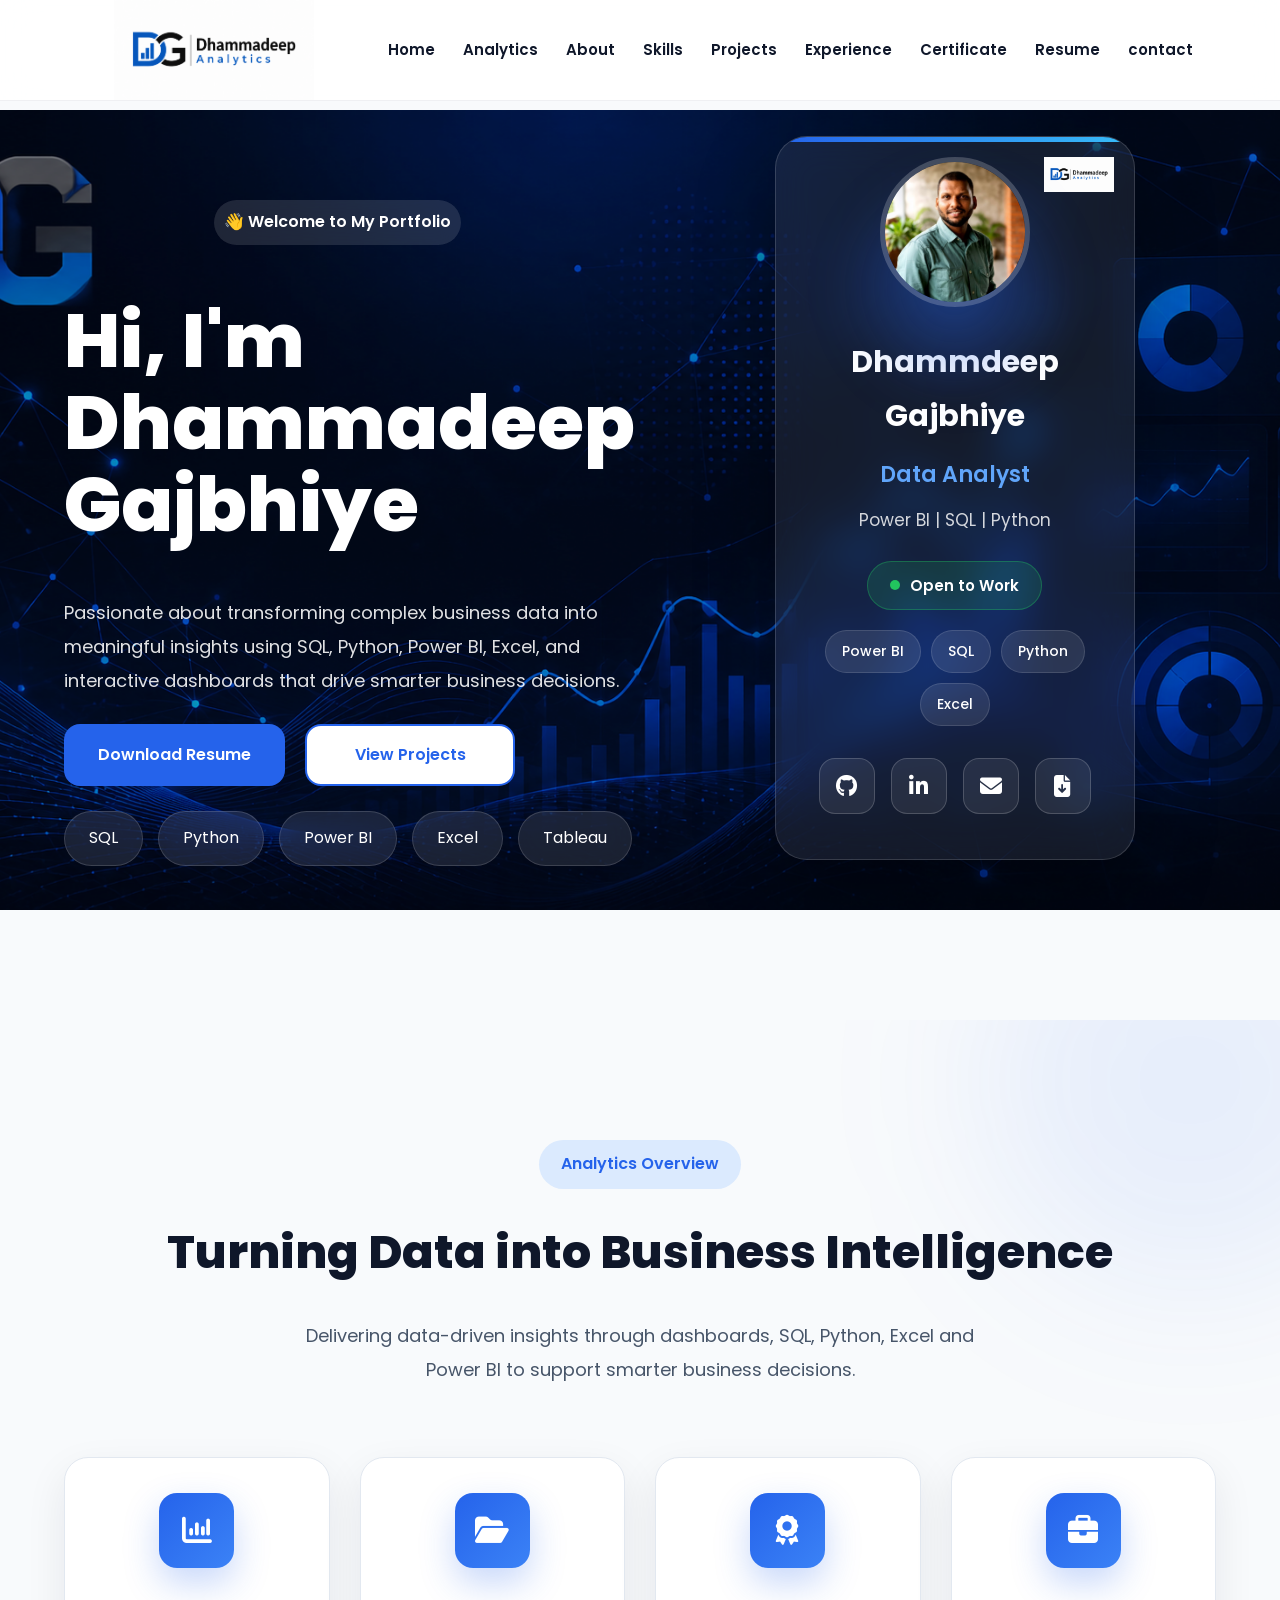
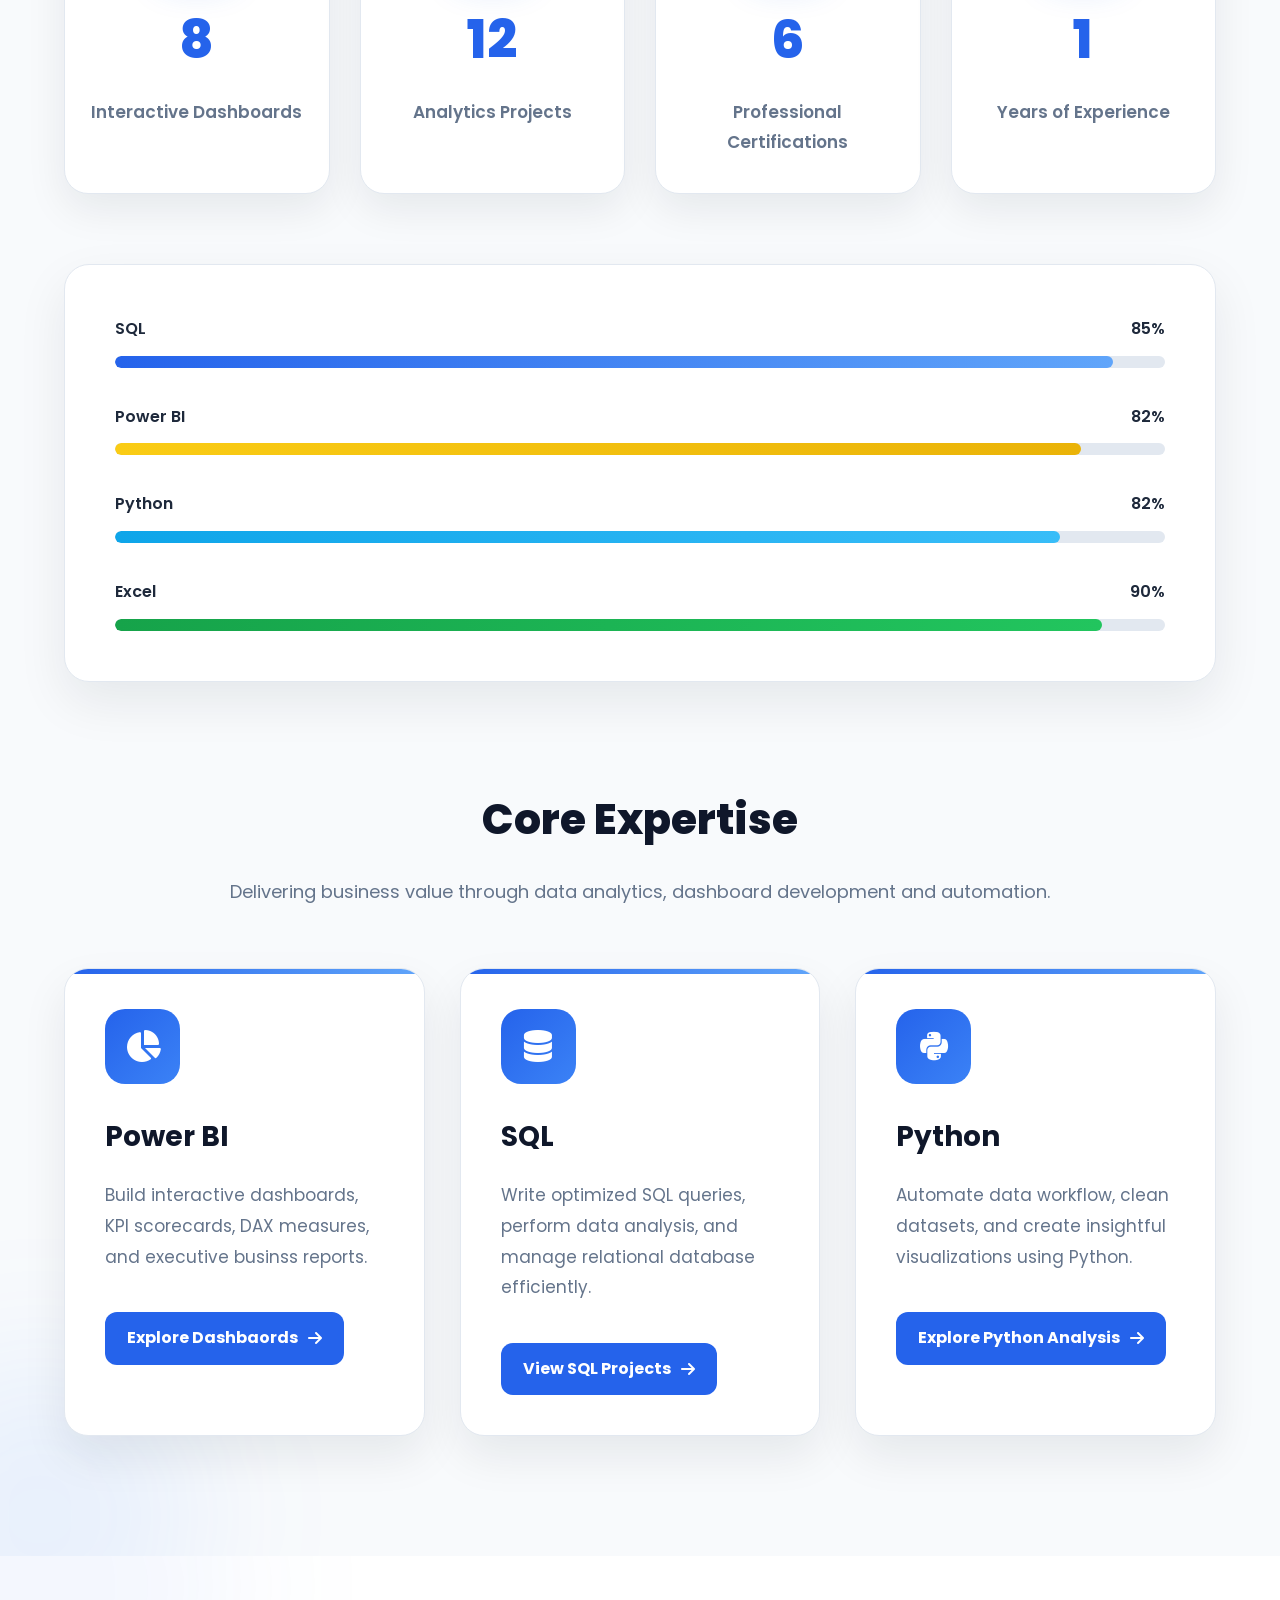
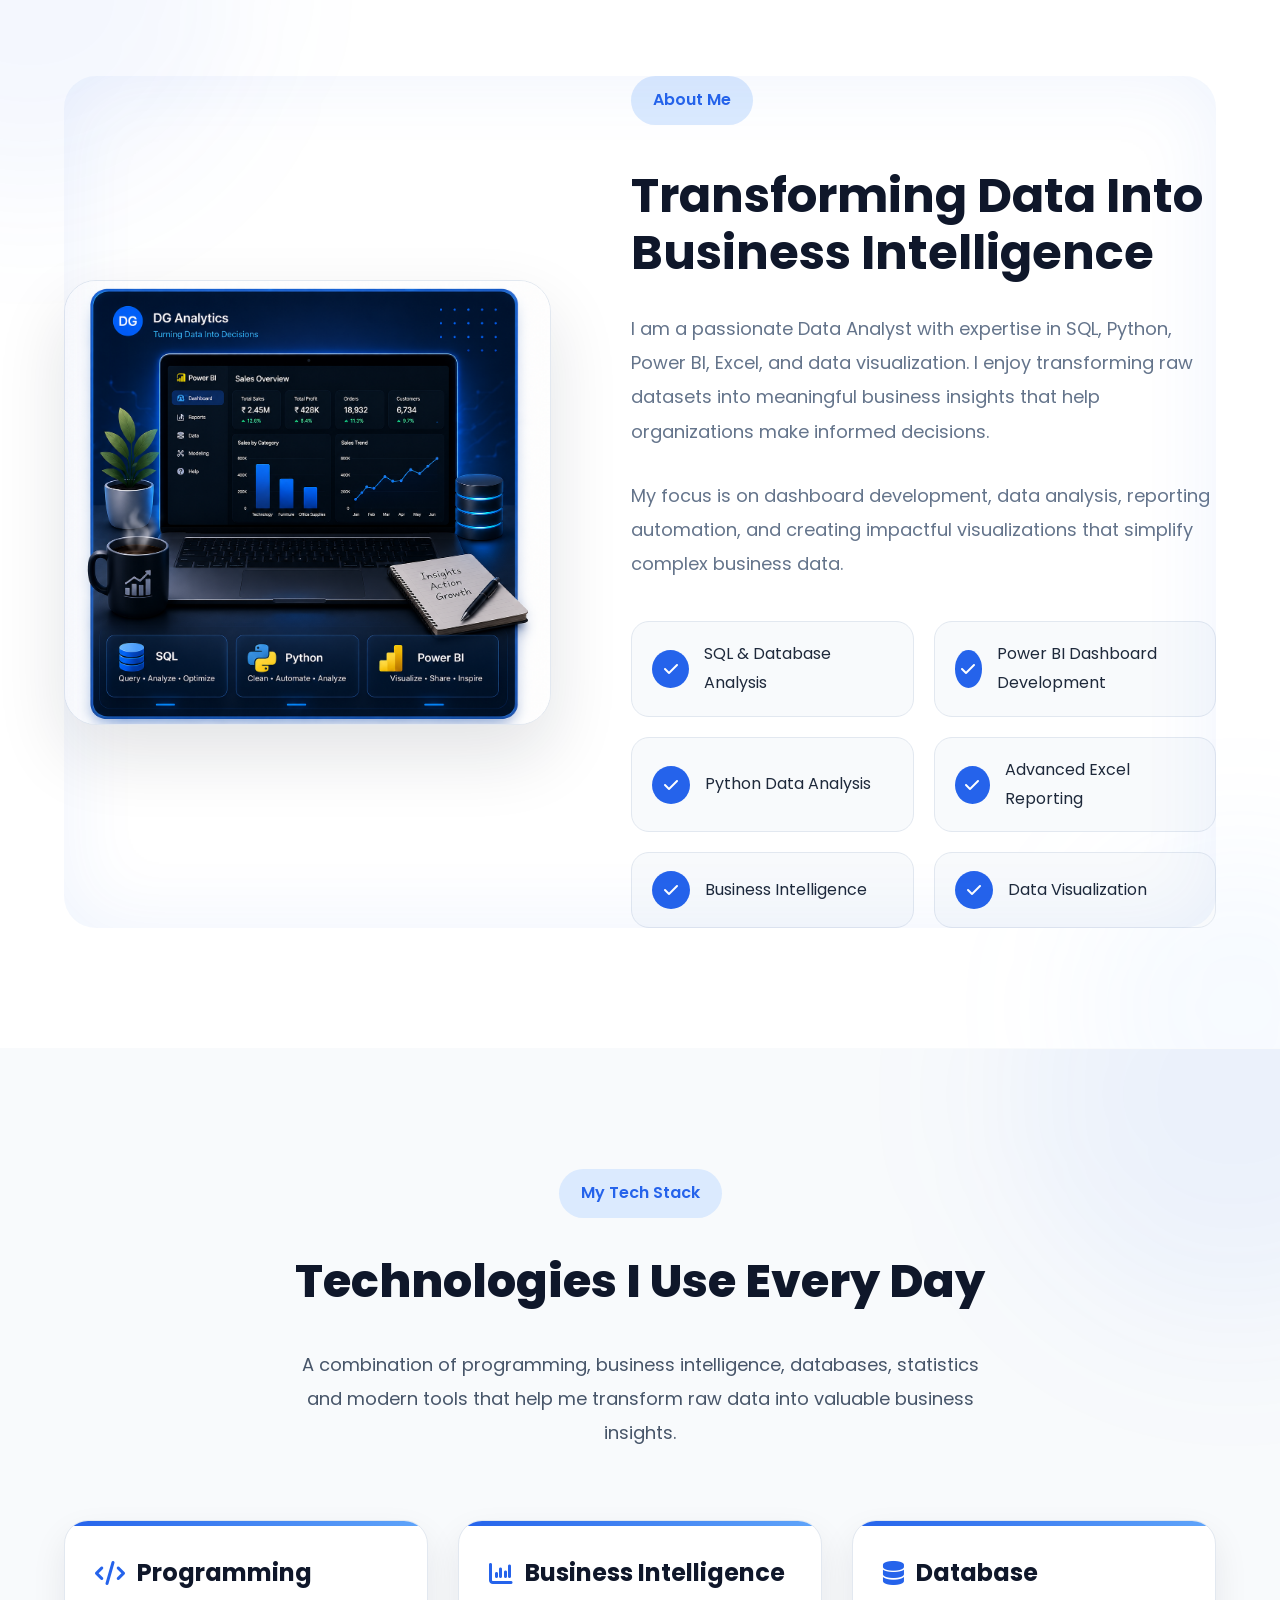
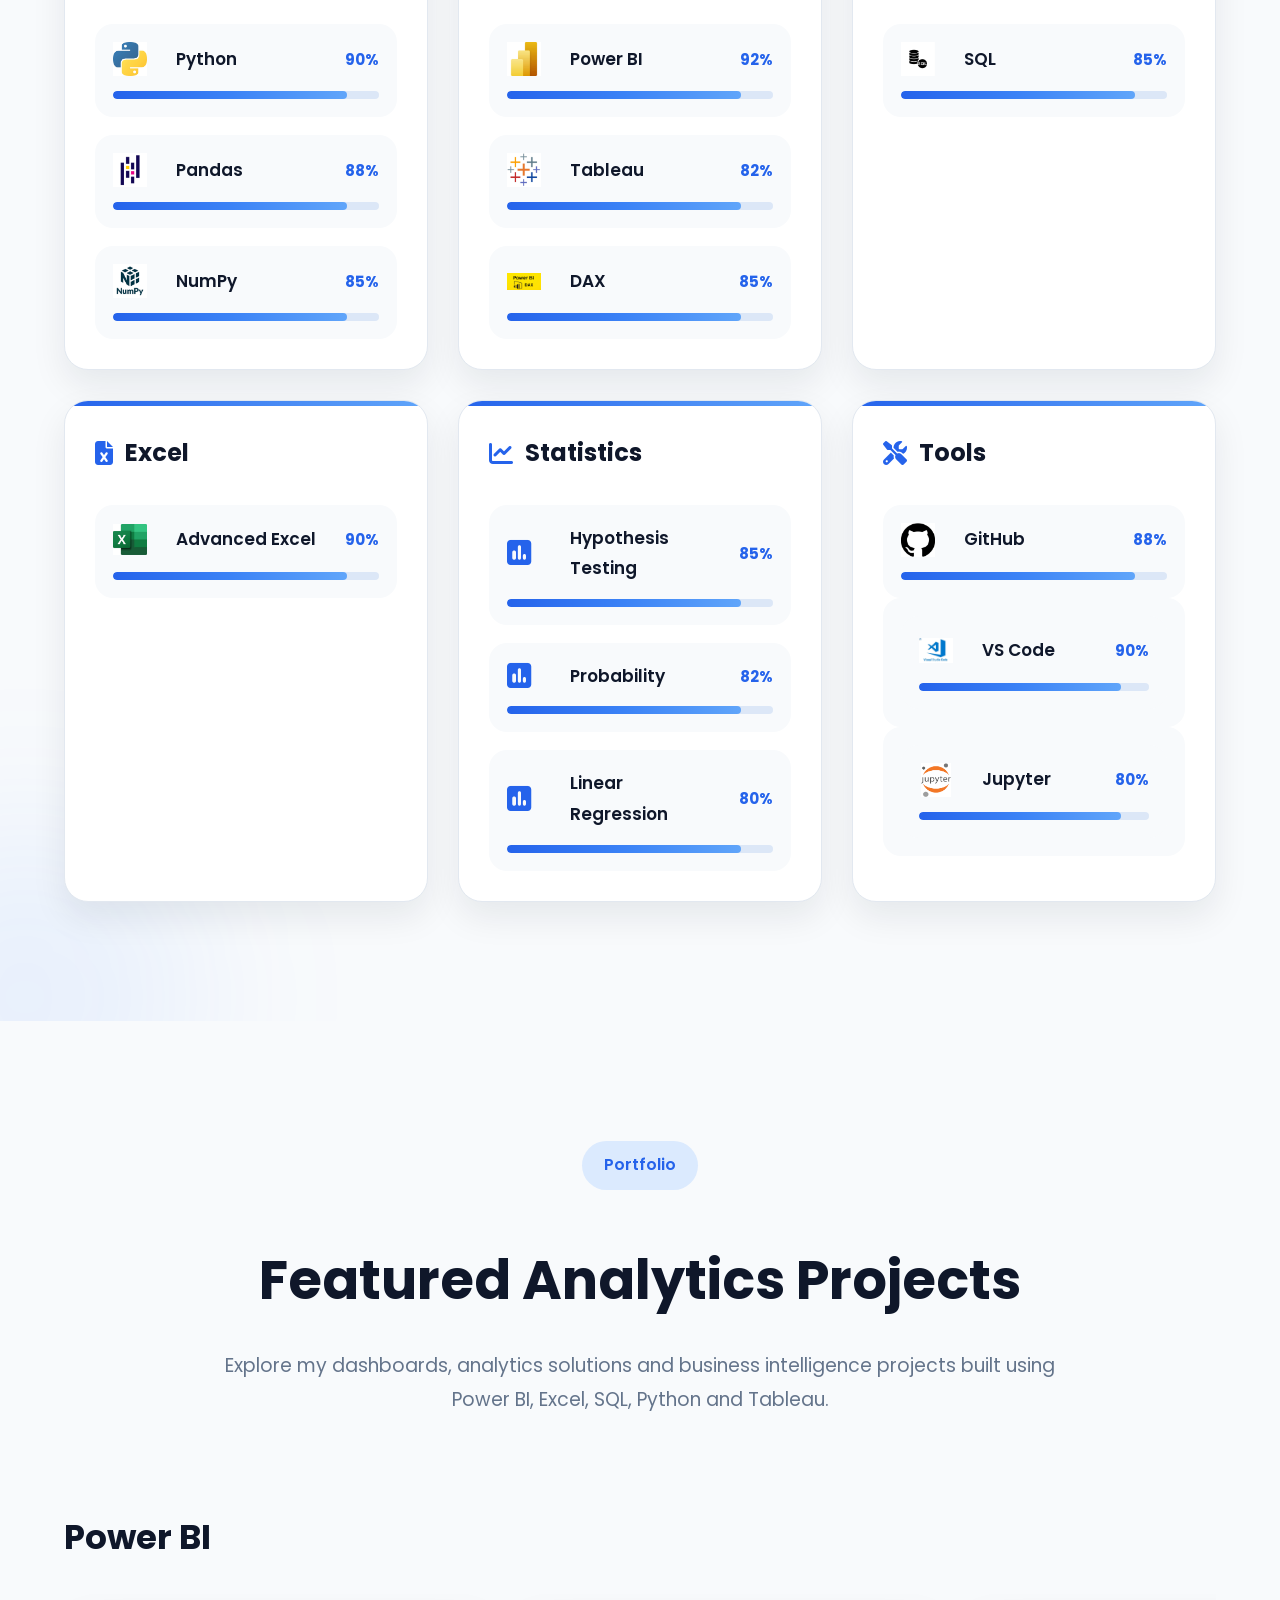
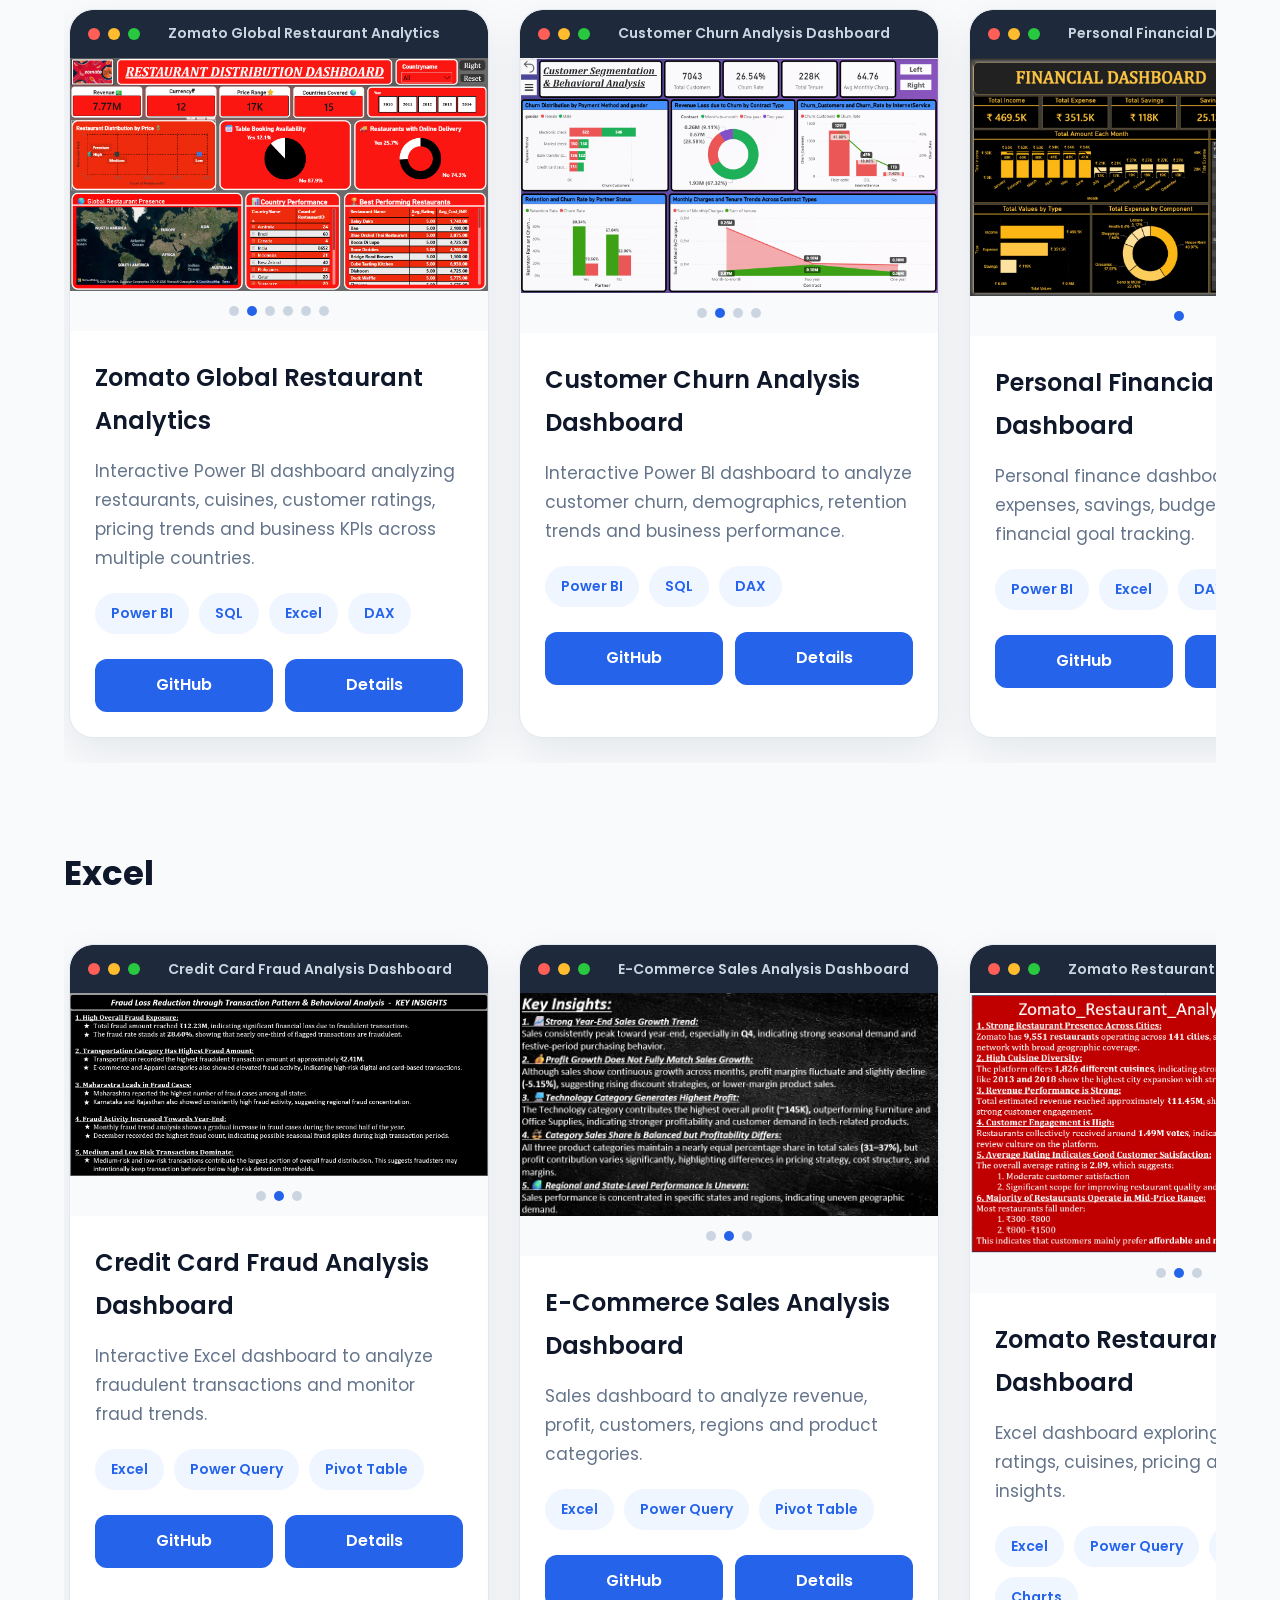
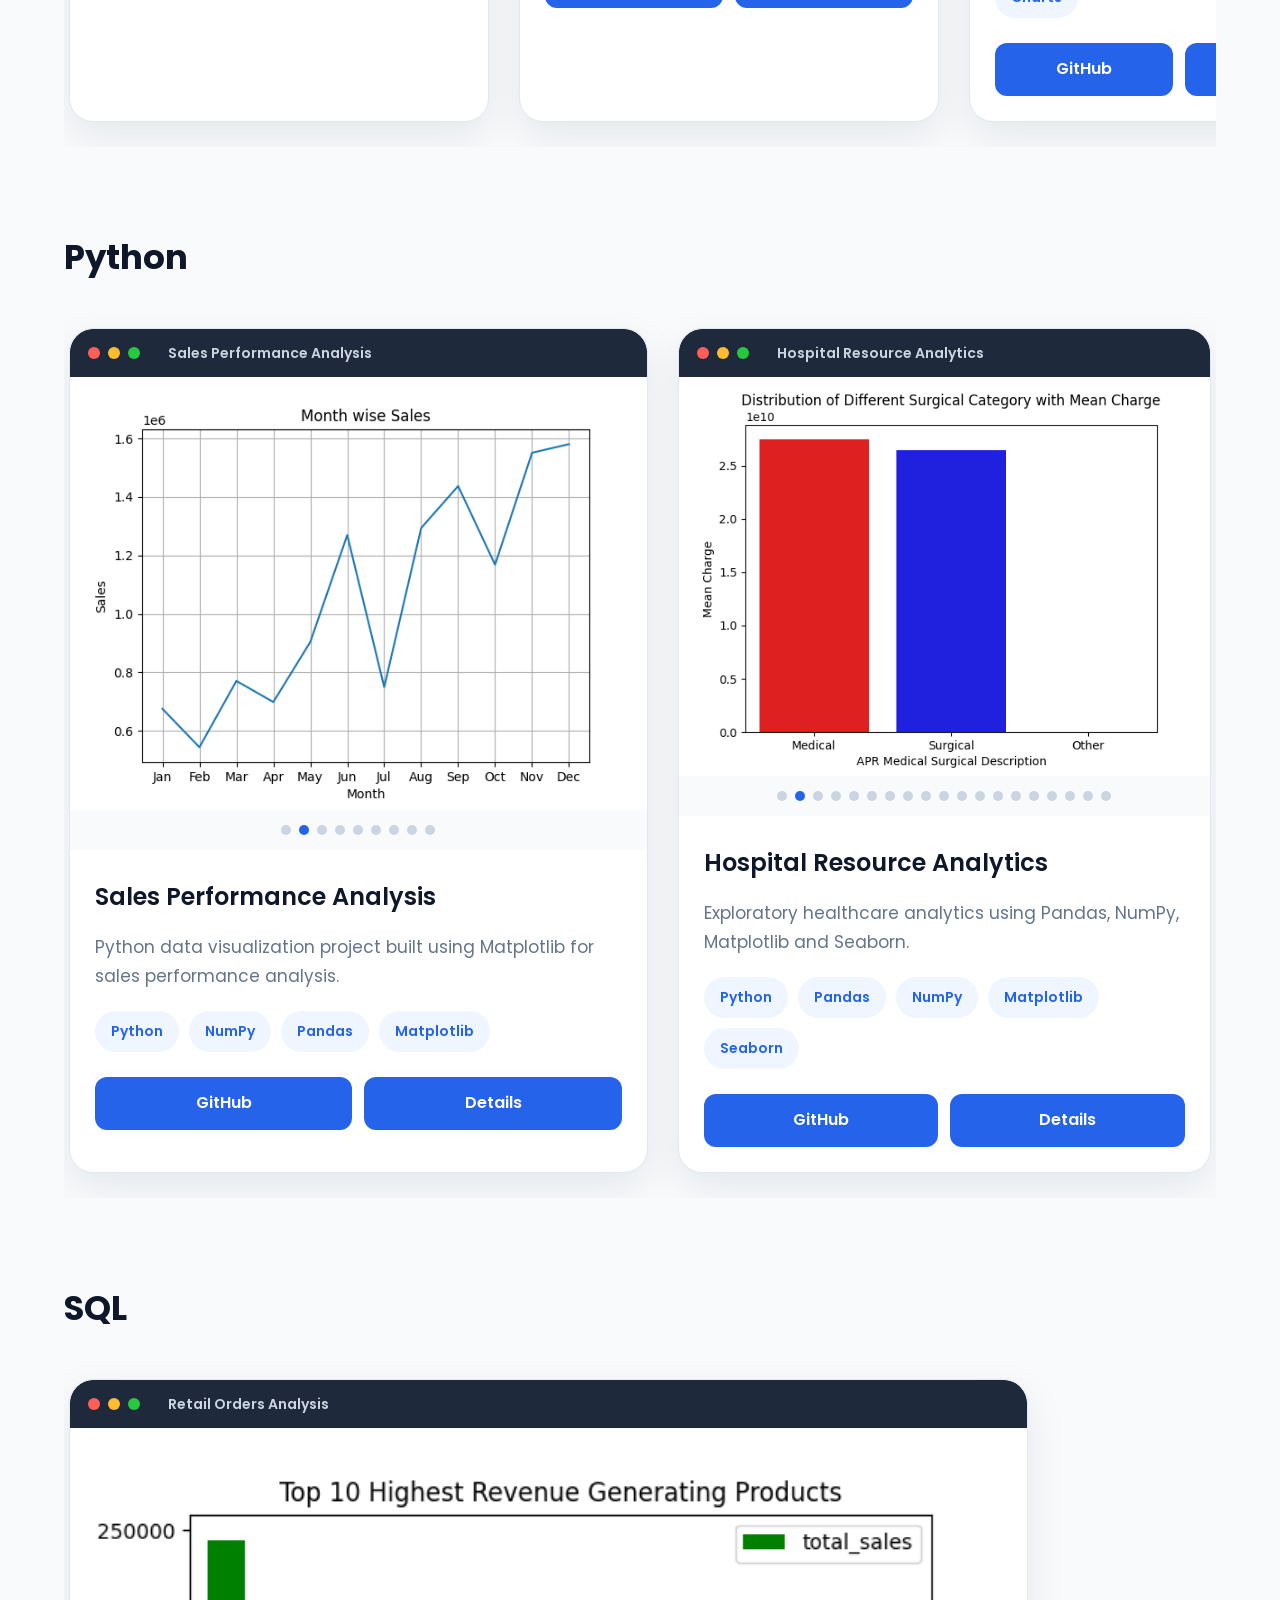
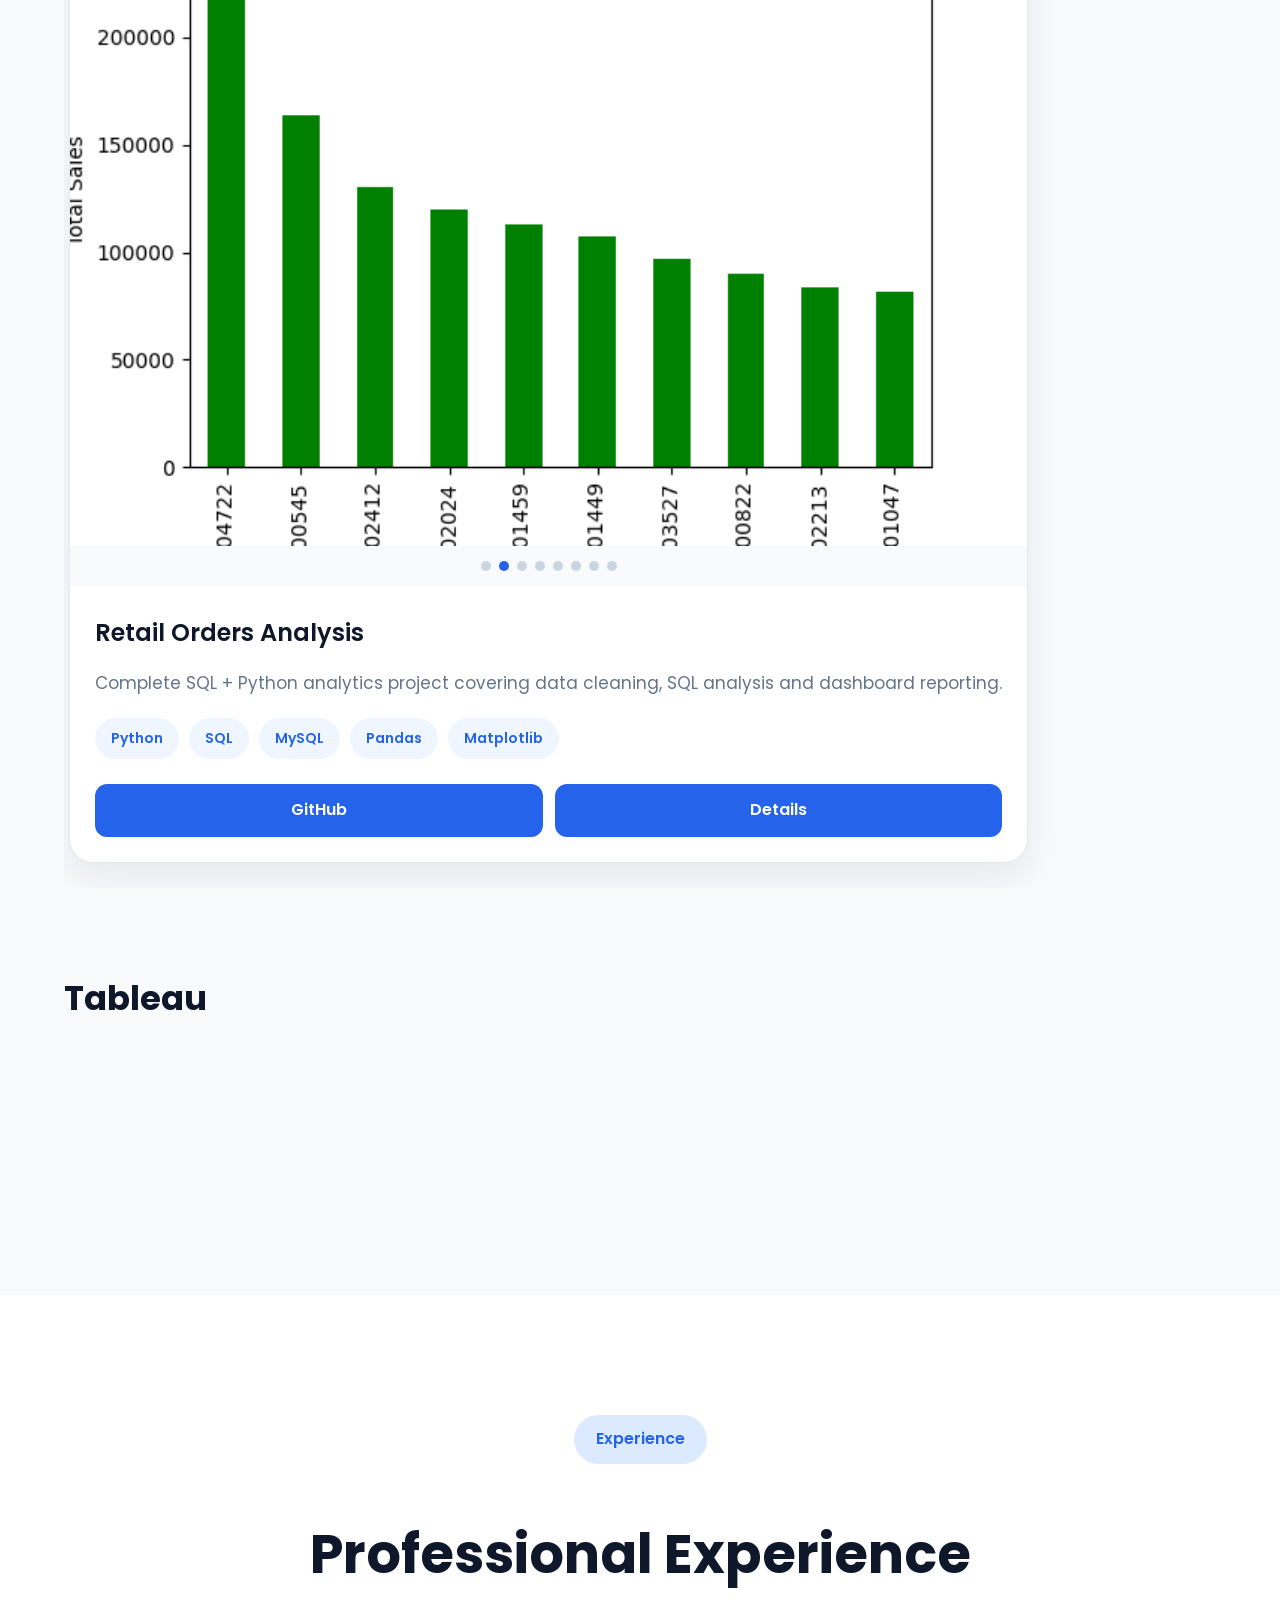
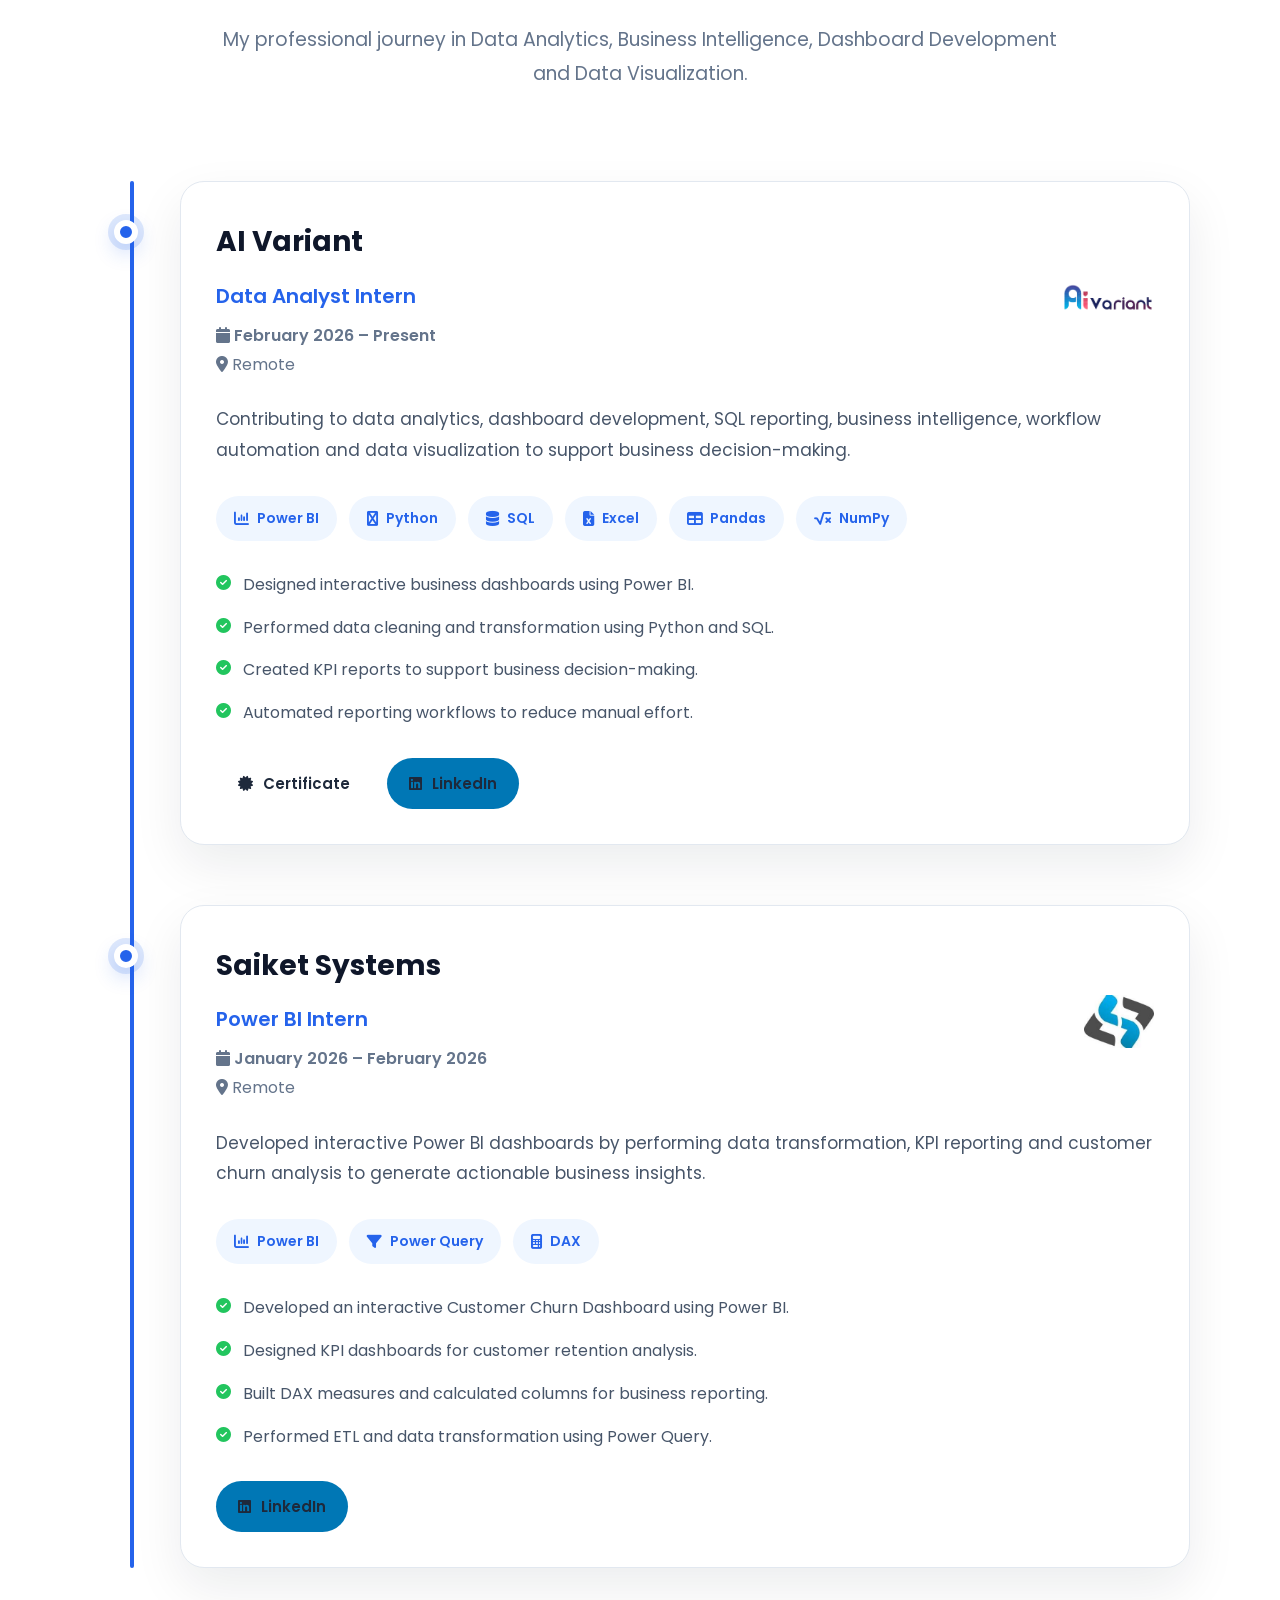
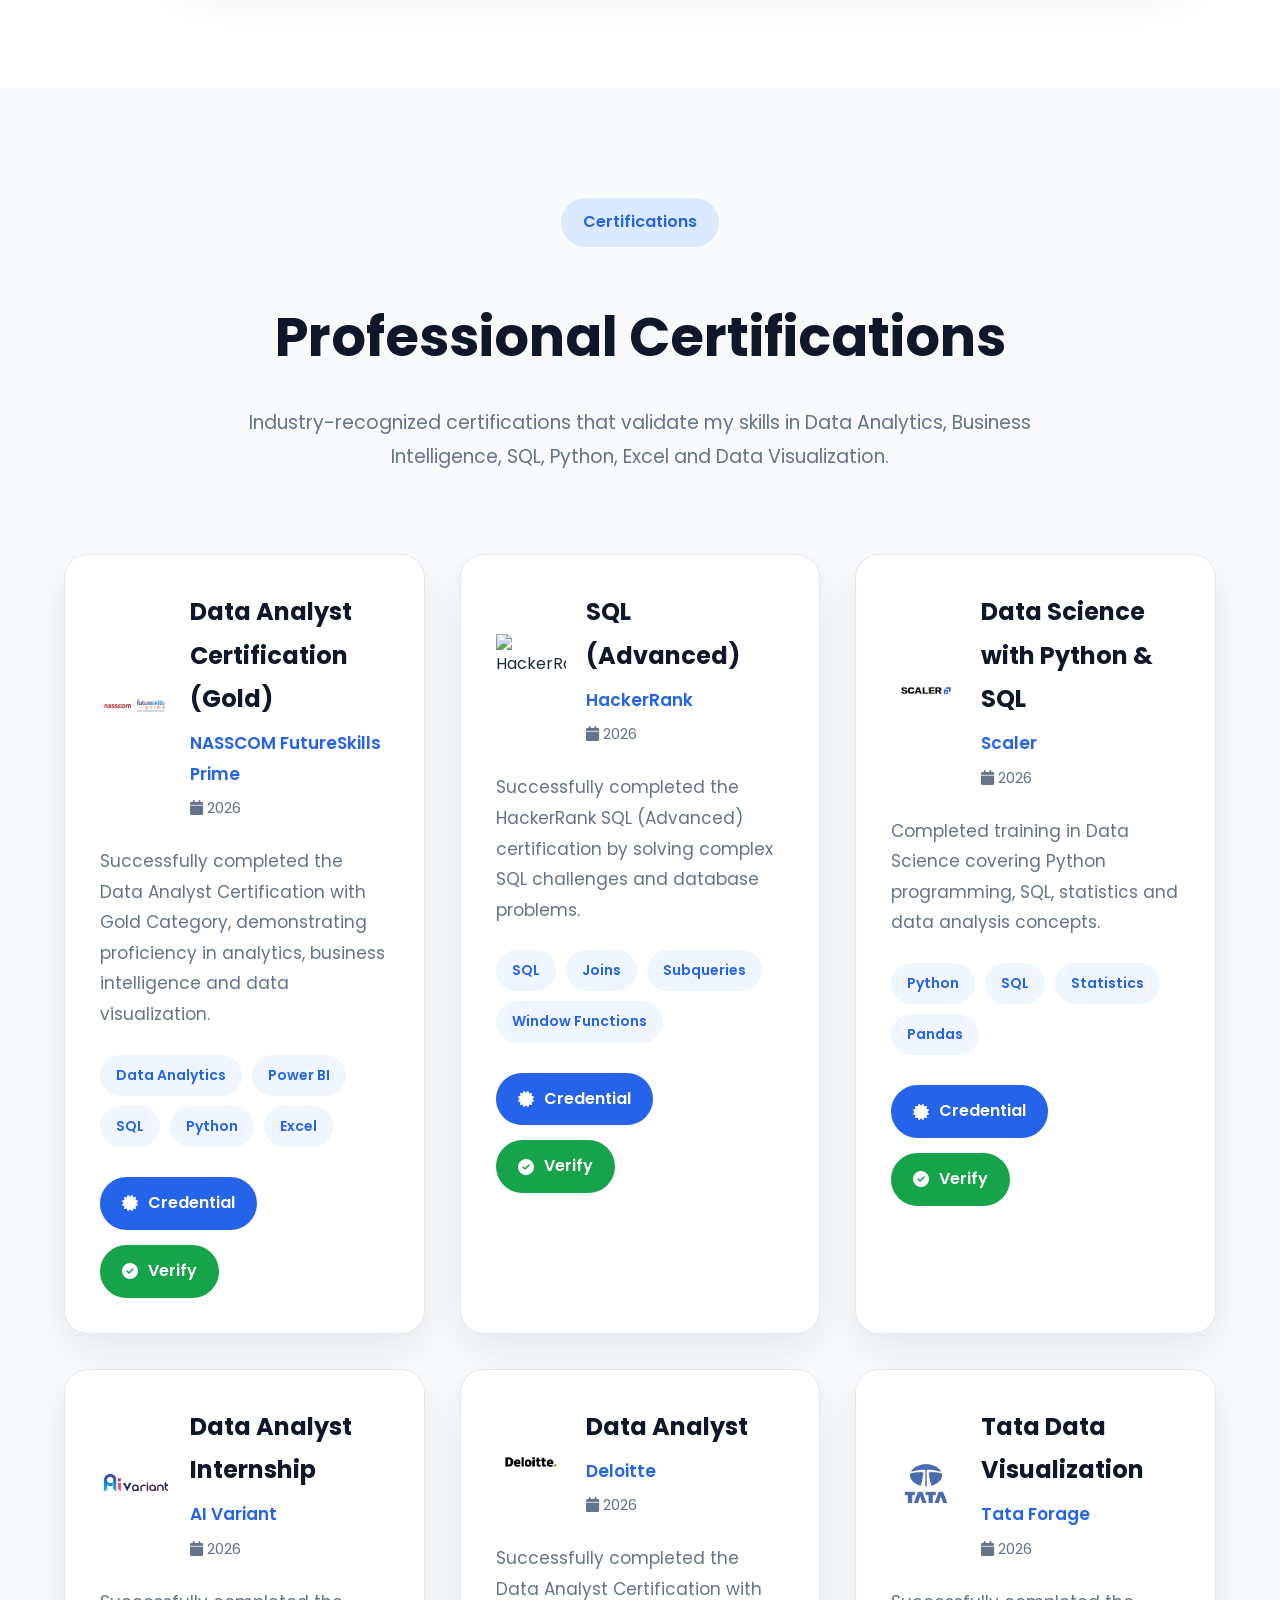
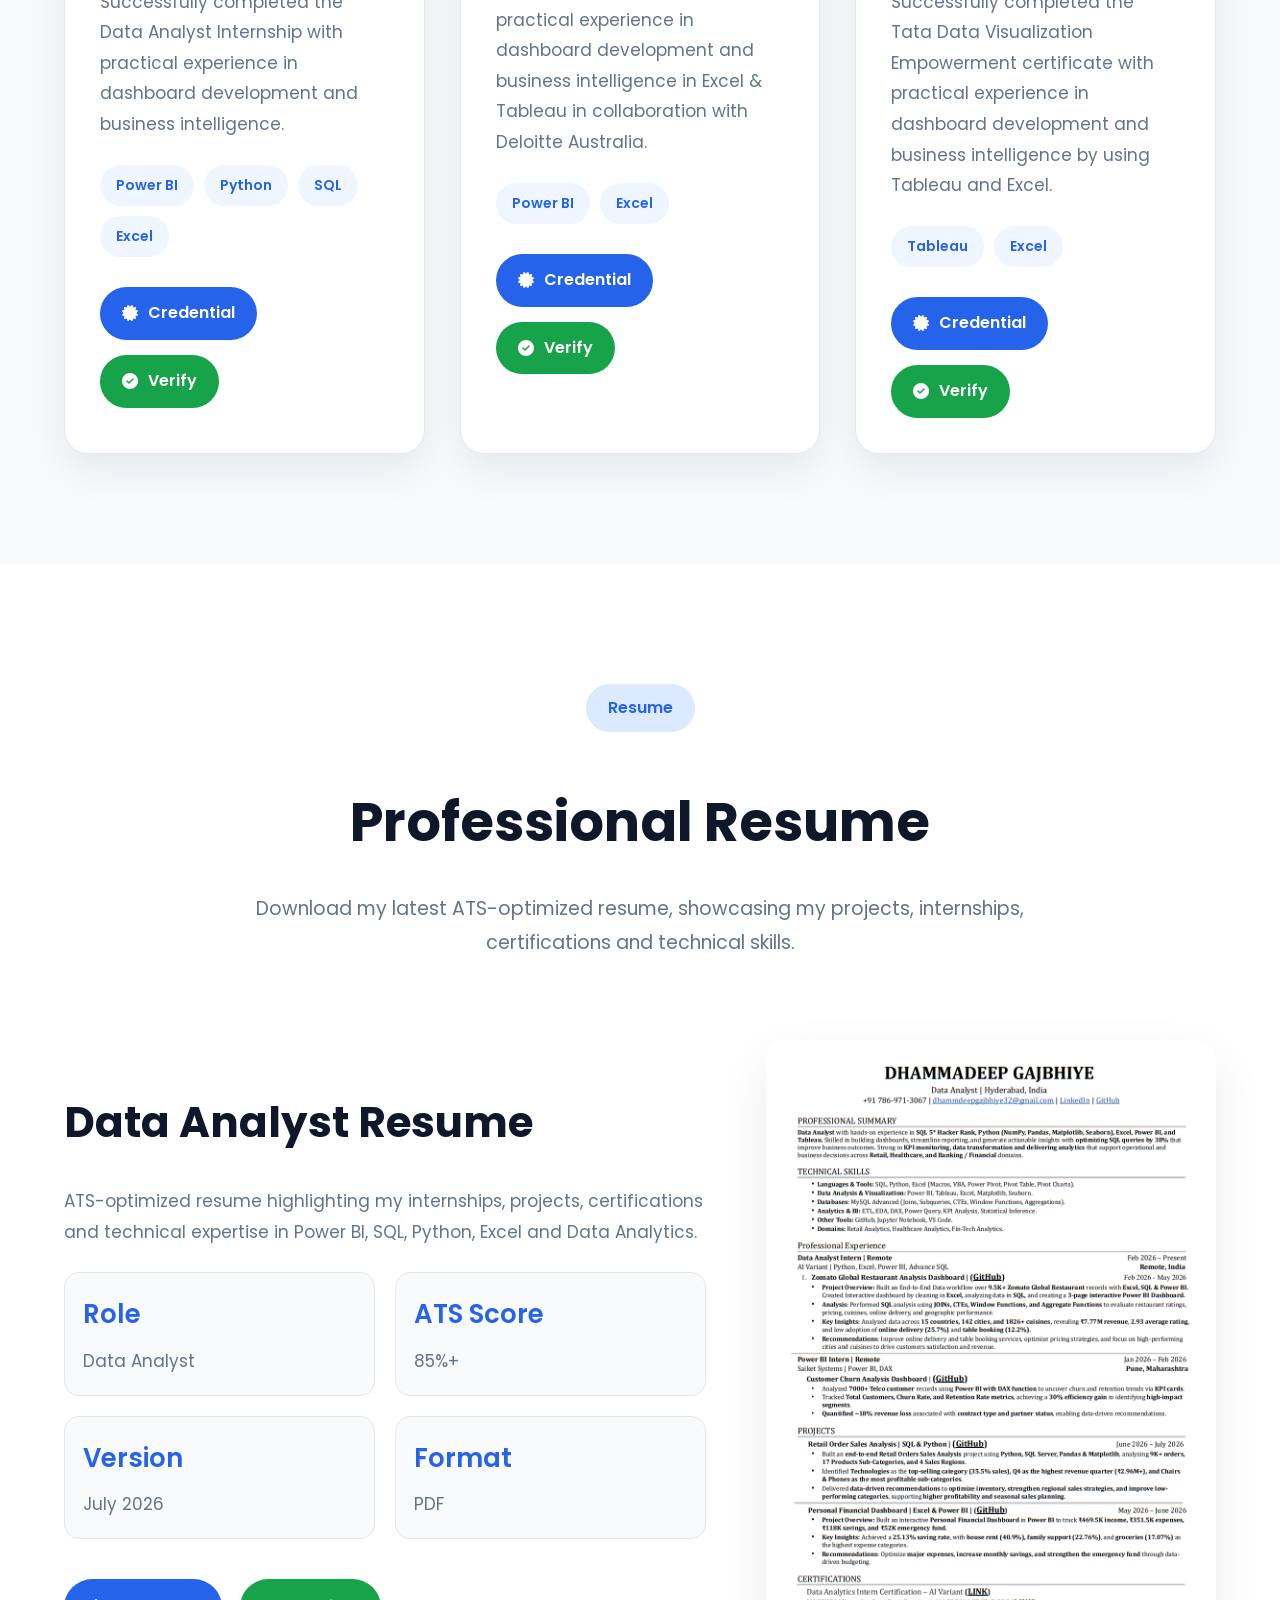
==== commit 16fd0b4a: "changes analytics name" ====
--- a/index.html
+++ b/index.html
@@ -193,7 +193,7 @@
     <script src="../02_assets/02_js/back-to-top.js"></script>
     <script src="../02_assets/02_js/navigation.js"></script>
     <script src="../05_sections/01_hero_section/hero.js"></script>
-    <script src="../05_sections/02_analytics_Section/analytics.js"></script>
+    <script src="../05_sections/02_analytics_section/analytics.js"></script>
     <script src="../05_sections/03_about_section/about.js"></script>
     <script src="../05_sections/04_skills_section/skills.js"></script>
     <script src="../05_sections/05_projects_section/project-data.js"></script>
--- a/05_sections/02_analytics_section/analytics.css
+++ b/05_sections/02_analytics_section/analytics.css
@@ -0,0 +1,646 @@
+/* ==========================================================
+                ANALYTICS OVERVIEW
+========================================================== */
+
+.analytics{
+
+    position:relative;
+
+    padding:120px 0;
+
+    background:#F8FAFC;
+
+    overflow:hidden;
+
+}
+
+
+/* Background Decorations */
+
+.analytics::before{
+
+    content:"";
+
+    position:absolute;
+
+    width:420px;
+
+    height:420px;
+
+    background:rgba(37,99,235,.08);
+
+    border-radius:50%;
+
+    top:-150px;
+
+    right:-120px;
+
+    filter:blur(80px);
+
+}
+
+.analytics::after{
+
+    content:"";
+
+    position:absolute;
+
+    width:320px;
+
+    height:320px;
+
+    background:rgba(59,130,246,.08);
+
+    border-radius:50%;
+
+    bottom:-120px;
+
+    left:-120px;
+
+    filter:blur(70px);
+
+}
+
+/* ==========================================================
+                CONTAINER
+========================================================== */
+
+.analytics-container{
+
+    position:relative;
+
+    z-index:2;
+
+    width:90%;
+
+    max-width:1350px;
+
+    margin:auto;
+
+}
+
+/* ==========================================================
+                SECTION TITLE
+========================================================== */
+
+.section-heading{
+
+    text-align:center;
+
+    margin-bottom:70px;
+
+}
+
+.section-tag{
+
+    display:inline-block;
+
+    padding:10px 22px;
+
+    border-radius:30px;
+
+    background:#DBEAFE;
+
+    color:#2563EB;
+
+    font-weight:600;
+
+    margin-bottom:22px;
+
+}
+
+.section-heading h2{
+
+    font-size:46px;
+
+    font-weight:800;
+
+    color:#0F172A;
+
+}
+
+.section-heading p{
+
+    max-width:700px;
+
+    margin:25px auto 0;
+
+    font-size:18px;
+
+    line-height:1.9;
+
+    color:#475569;
+
+}
+
+/* ==========================================================
+                KPI GRID
+========================================================== */
+
+.kpi-grid{
+
+    display:grid;
+
+    grid-template-columns:repeat(4,1fr);
+
+    gap:30px;
+
+    margin-bottom:70px;
+
+}
+
+/* ==========================================================
+                KPI CARD
+========================================================== */
+
+.kpi-card{
+
+    position:relative;
+
+    overflow:hidden;
+
+    background:#ffffff;
+
+    border-radius:24px;
+
+    padding:35px 25px;
+
+    text-align:center;
+
+    border:1px solid #E2E8F0;
+
+    box-shadow:
+
+        0 15px 40px rgba(15,23,42,.08);
+
+    transition:all .35s ease;
+
+}
+
+.kpi-card:hover{
+
+    transform:translateY(-10px);
+
+    border-color:#2563EB;
+
+    box-shadow:
+
+        0 30px 60px rgba(37,99,235,.20);
+
+}
+
+.kpi-card h3{
+
+    margin-bottom:10px;
+
+    font-size:52px;
+
+    font-weight:800;
+
+    color:#2563EB;
+
+}
+
+.kpi-card p{
+
+    color:#64748B;
+
+    font-size:17px;
+
+    font-weight:600;
+
+}
+
+/* ==========================================================
+                    KPI ICON
+========================================================== */
+
+.kpi-icon{
+
+    width:75px;
+
+    height:75px;
+
+    margin:0 auto 25px;
+
+    display:flex;
+
+    justify-content:center;
+
+    align-items:center;
+
+    border-radius:18px;
+
+    background:linear-gradient(
+        135deg,
+        #2563EB,
+        #3B82F6
+    );
+
+    color:#ffffff;
+
+    font-size:30px;
+
+    box-shadow:0 15px 35px rgba(37,99,235,.25);
+
+    transition:.35s;
+
+}
+
+.kpi-card:hover .kpi-icon{
+
+    transform:rotate(-10deg) scale(1.1);
+
+    box-shadow:0 25px 45px rgba(37,99,235,.40);
+
+}
+
+/* ==========================================================
+                SKILL CARD
+========================================================== */
+
+.skills-progress{
+
+    background:white;
+
+    padding:50px;
+
+    border-radius:25px;
+
+    box-shadow:
+
+        0 20px 50px rgba(15,23,42,.08);
+
+    border:1px solid #E2E8F0;
+
+}
+
+/* ==========================================================
+                PROGRESS
+========================================================== */
+
+.progress-item{
+
+    margin-bottom:35px;
+
+}
+
+.progress-item:last-child{
+
+    margin-bottom:0;
+
+}
+
+.progress-info{
+
+    display:flex;
+
+    justify-content:space-between;
+
+    margin-bottom:12px;
+
+    font-weight:600;
+
+    color:#1E293B;
+
+}
+
+.progress-bar{
+
+    width:100%;
+
+    height:12px;
+
+    background:#E2E8F0;
+
+    border-radius:30px;
+
+    overflow:hidden;
+
+}
+
+.progress-fill{
+
+    height:100%;
+
+    border-radius:30px;
+
+    transition:width 1.5s ease;
+
+}
+
+.sql{
+
+    width:95%;
+
+    background:linear-gradient(
+
+        90deg,
+
+        #2563EB,
+
+        #60A5FA
+
+    );
+
+}
+
+.powerbi{
+
+    width:92%;
+
+    background:linear-gradient(
+
+        90deg,
+
+        #FACC15,
+
+        #EAB308
+
+    );
+
+}
+
+.python{
+
+    width:90%;
+
+    background:linear-gradient(
+
+        90deg,
+
+        #0EA5E9,
+
+        #38BDF8
+
+    );
+
+}
+
+.excel{
+
+    width:94%;
+
+    background:linear-gradient(
+
+        90deg,
+
+        #16A34A,
+
+        #22C55E
+
+    );
+
+}
+
+/* ==========================================================
+                CORE EXPERTISE
+========================================================== */
+
+.expertise-section{
+
+    margin-top:100px;
+
+}
+
+.expertise-heading{
+
+    text-align:center;
+
+    margin-bottom:60px;
+
+}
+
+.expertise-heading h2{
+
+    font-size:42px;
+
+    color:#0F172A;
+
+    font-weight:800;
+
+}
+
+.expertise-heading p{
+
+    margin-top:18px;
+
+    color:#64748B;
+
+    font-size:18px;
+
+}
+
+/* ==========================================================
+                EXPERTISE GRID
+========================================================== */
+
+.expertise-grid{
+
+    display:grid;
+
+    grid-template-columns:repeat(3,1fr);
+
+    gap:35px;
+
+}
+
+/* ==========================================================
+                EXPERTISE CARD
+========================================================== */
+
+.expertise-card{
+
+    background:#ffffff;
+
+    border-radius:24px;
+
+    padding:40px;
+
+    border:1px solid #E2E8F0;
+
+    box-shadow:0 20px 45px rgba(15,23,42,.08);
+
+    transition:.35s;
+
+}
+
+.expertise-card:hover{
+
+    transform:translateY(-10px);
+
+    box-shadow:0 35px 65px rgba(37,99,235,.15);
+
+}
+
+/* ==========================================================
+                EXPERTISE ICON
+========================================================== */
+
+.expertise-icon{
+
+    width:75px;
+
+    height:75px;
+
+    border-radius:20px;
+
+    display:flex;
+
+    justify-content:center;
+
+    align-items:center;
+
+    background:linear-gradient(
+
+        135deg,
+
+        #2563EB,
+
+        #3B82F6
+
+    );
+
+    color:white;
+
+    font-size:32px;
+
+    margin-bottom:28px;
+
+}
+
+.expertise-card h3{
+
+    font-size:28px;
+
+    color:#0F172A;
+
+    margin-bottom:18px;
+
+}
+
+.expertise-card p{
+
+    color:#64748B;
+
+    line-height:1.8;
+
+    margin-bottom:30px;
+
+}
+
+.expertise-card a{
+
+    display:inline-flex;
+
+    align-items:center;
+
+    gap:10px;
+
+    color:#2563EB;
+
+    font-weight:700;
+
+    transition:.3s;
+
+}
+
+.expertise-card:hover a{
+
+    gap:18px;
+
+}
+
+.expertise-card{
+
+    position:relative;
+
+    overflow:hidden;
+
+}
+
+.expertise-card::before{
+
+    content:"";
+
+    position:absolute;
+
+    top:0;
+
+    left:0;
+
+    width:100%;
+
+    height:5px;
+
+    background:linear-gradient(
+        90deg,
+        #2563EB,
+        #60A5FA
+    );
+
+}
+
+/* ==========================================================
+                    EXPERTISE BUTTON
+========================================================== */
+
+.expertise-btn{
+
+    display:inline-flex;
+
+    align-items:center;
+
+    justify-content:center;
+
+    gap:10px;
+
+    margin-top:10px;
+
+    padding:12px 22px;
+
+    border-radius:12px;
+
+    background:#2563EB;
+
+    color:#ffffff !important;
+
+    text-decoration:none;
+
+    font-weight:600;
+
+    transition:all .35s ease;
+
+}
+
+.expertise-btn:visited{
+
+    color:#ffffff;
+
+}
+
+.expertise-btn i{
+
+    color:#ffffff;
+
+    transition:transform .35s ease;
+
+}
+
+.expertise-btn:hover{
+
+    background:#1D4ED8;
+
+    color:#ffffff;
+
+    box-shadow:0 15px 30px rgba(37,99,235,.25);
+
+    transform:translateY(-3px);
+
+}
+
+.expertise-btn:hover i{
+
+    transform:translateX(6px);
+
+}
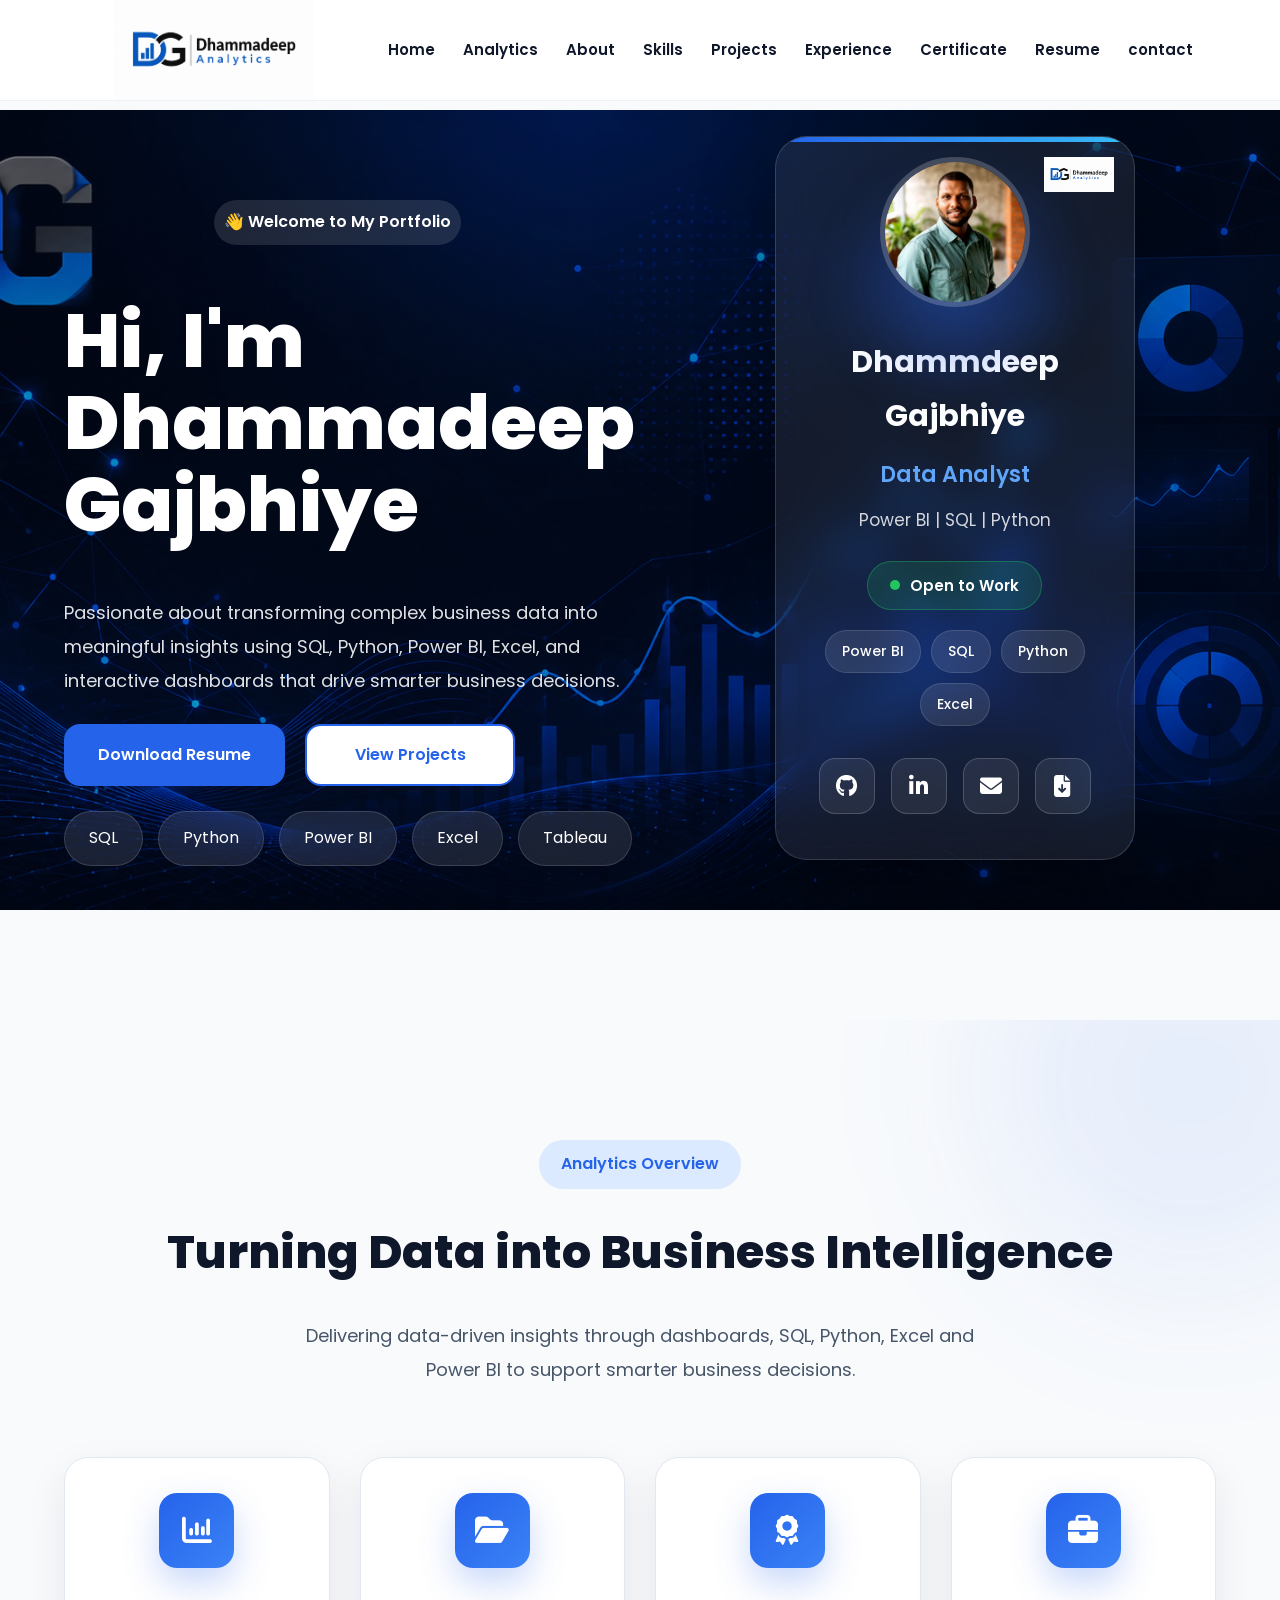
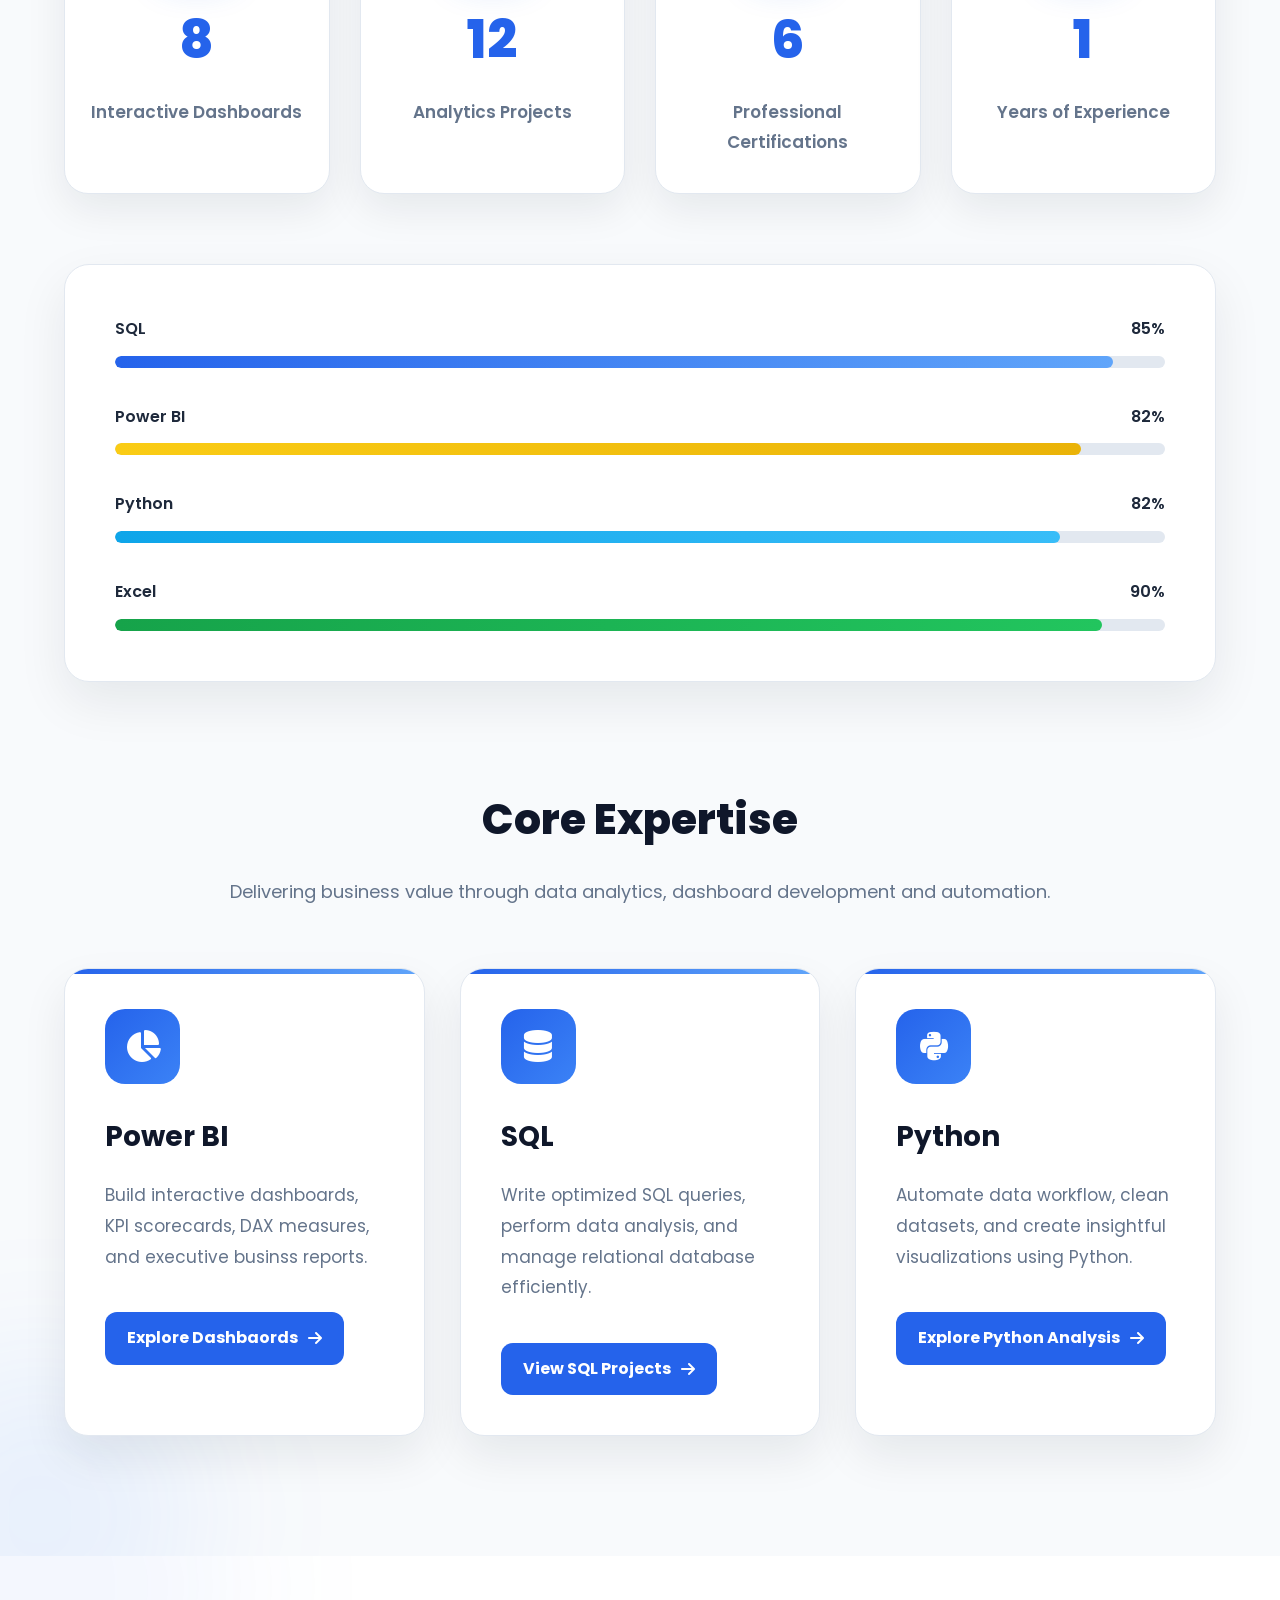
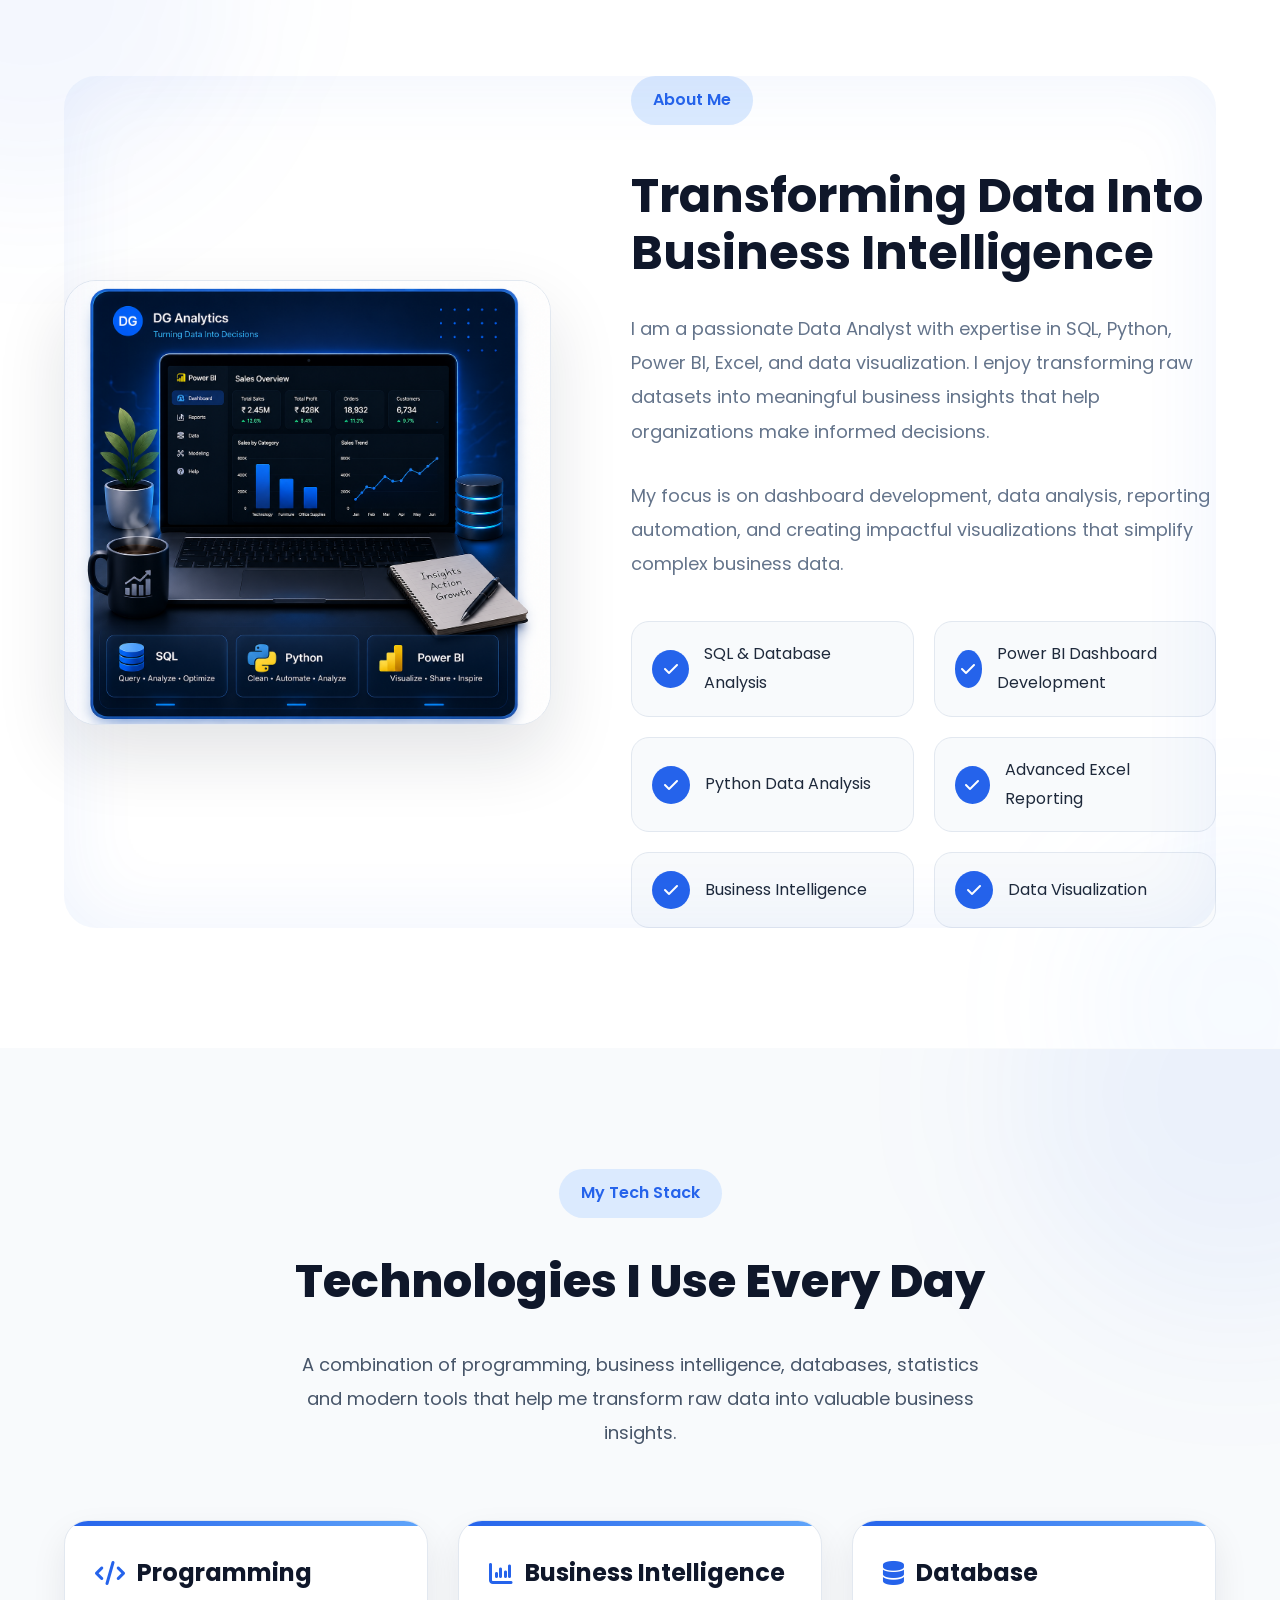
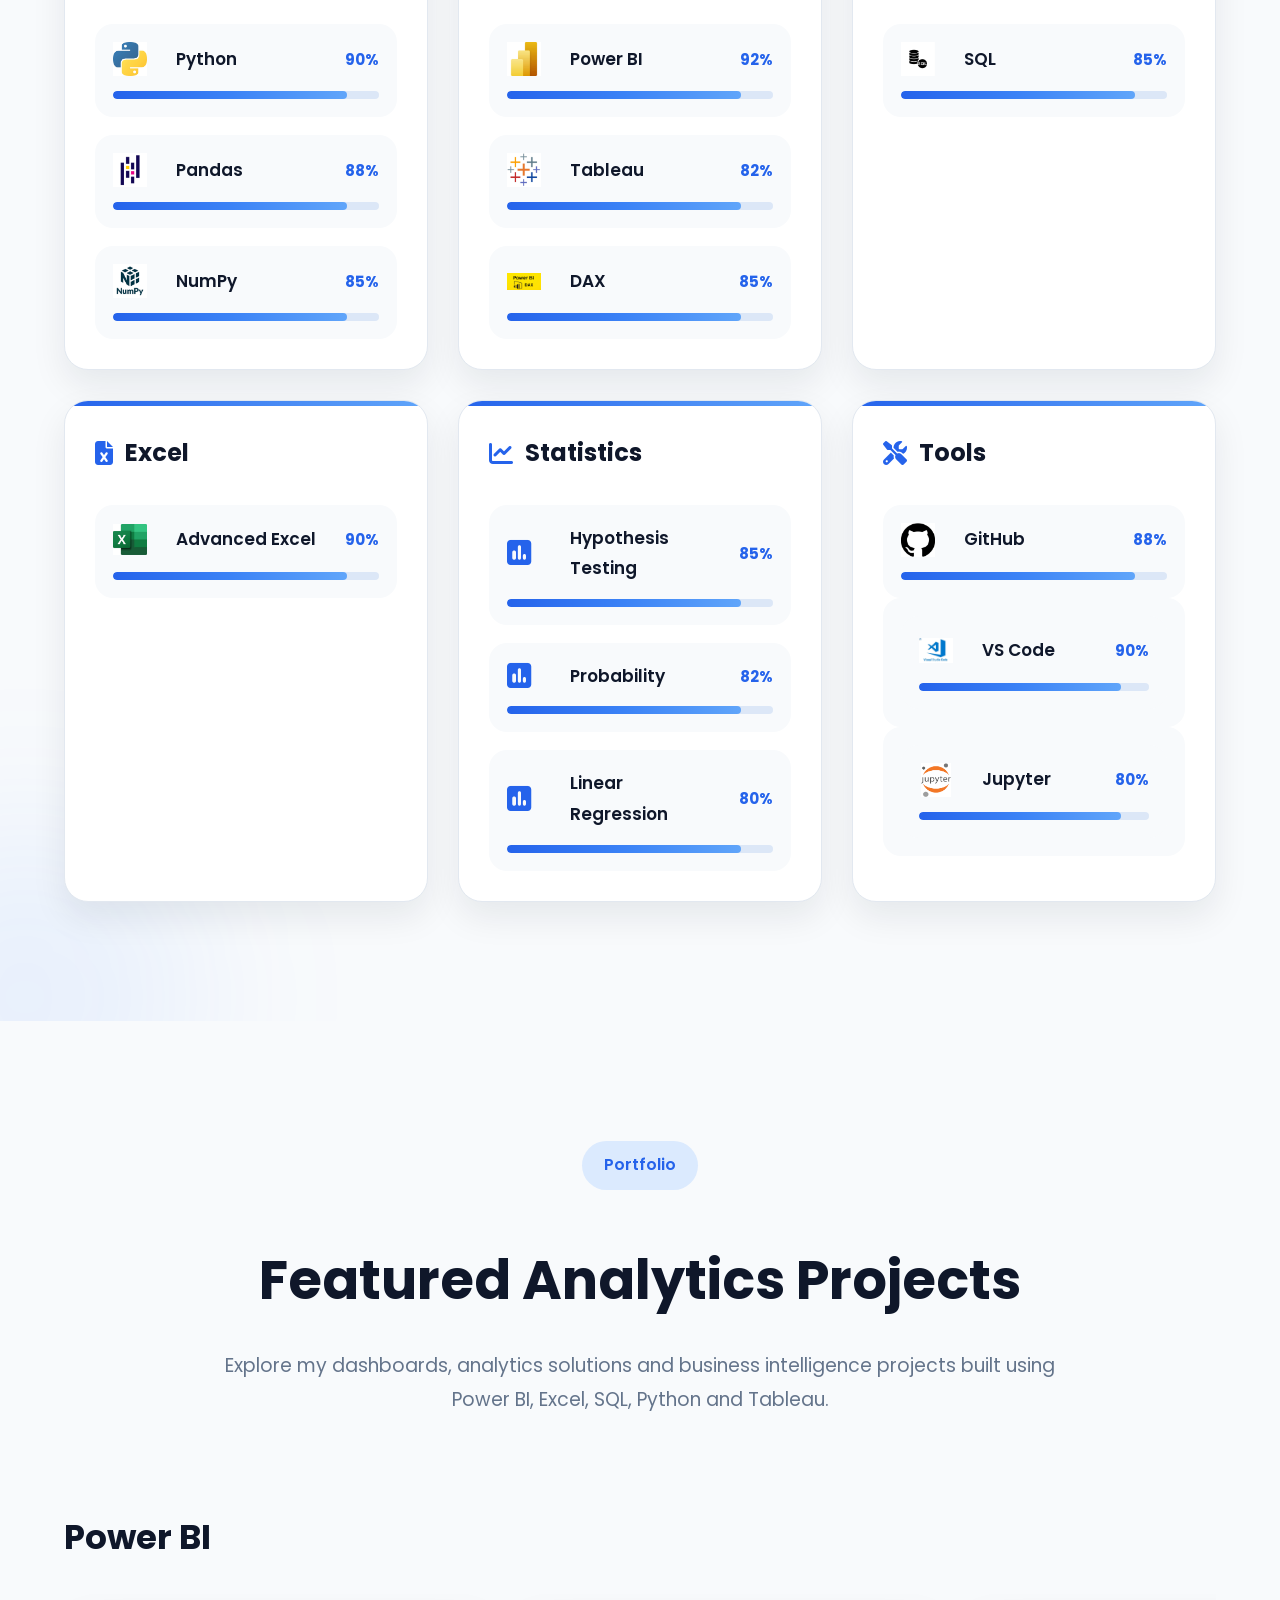
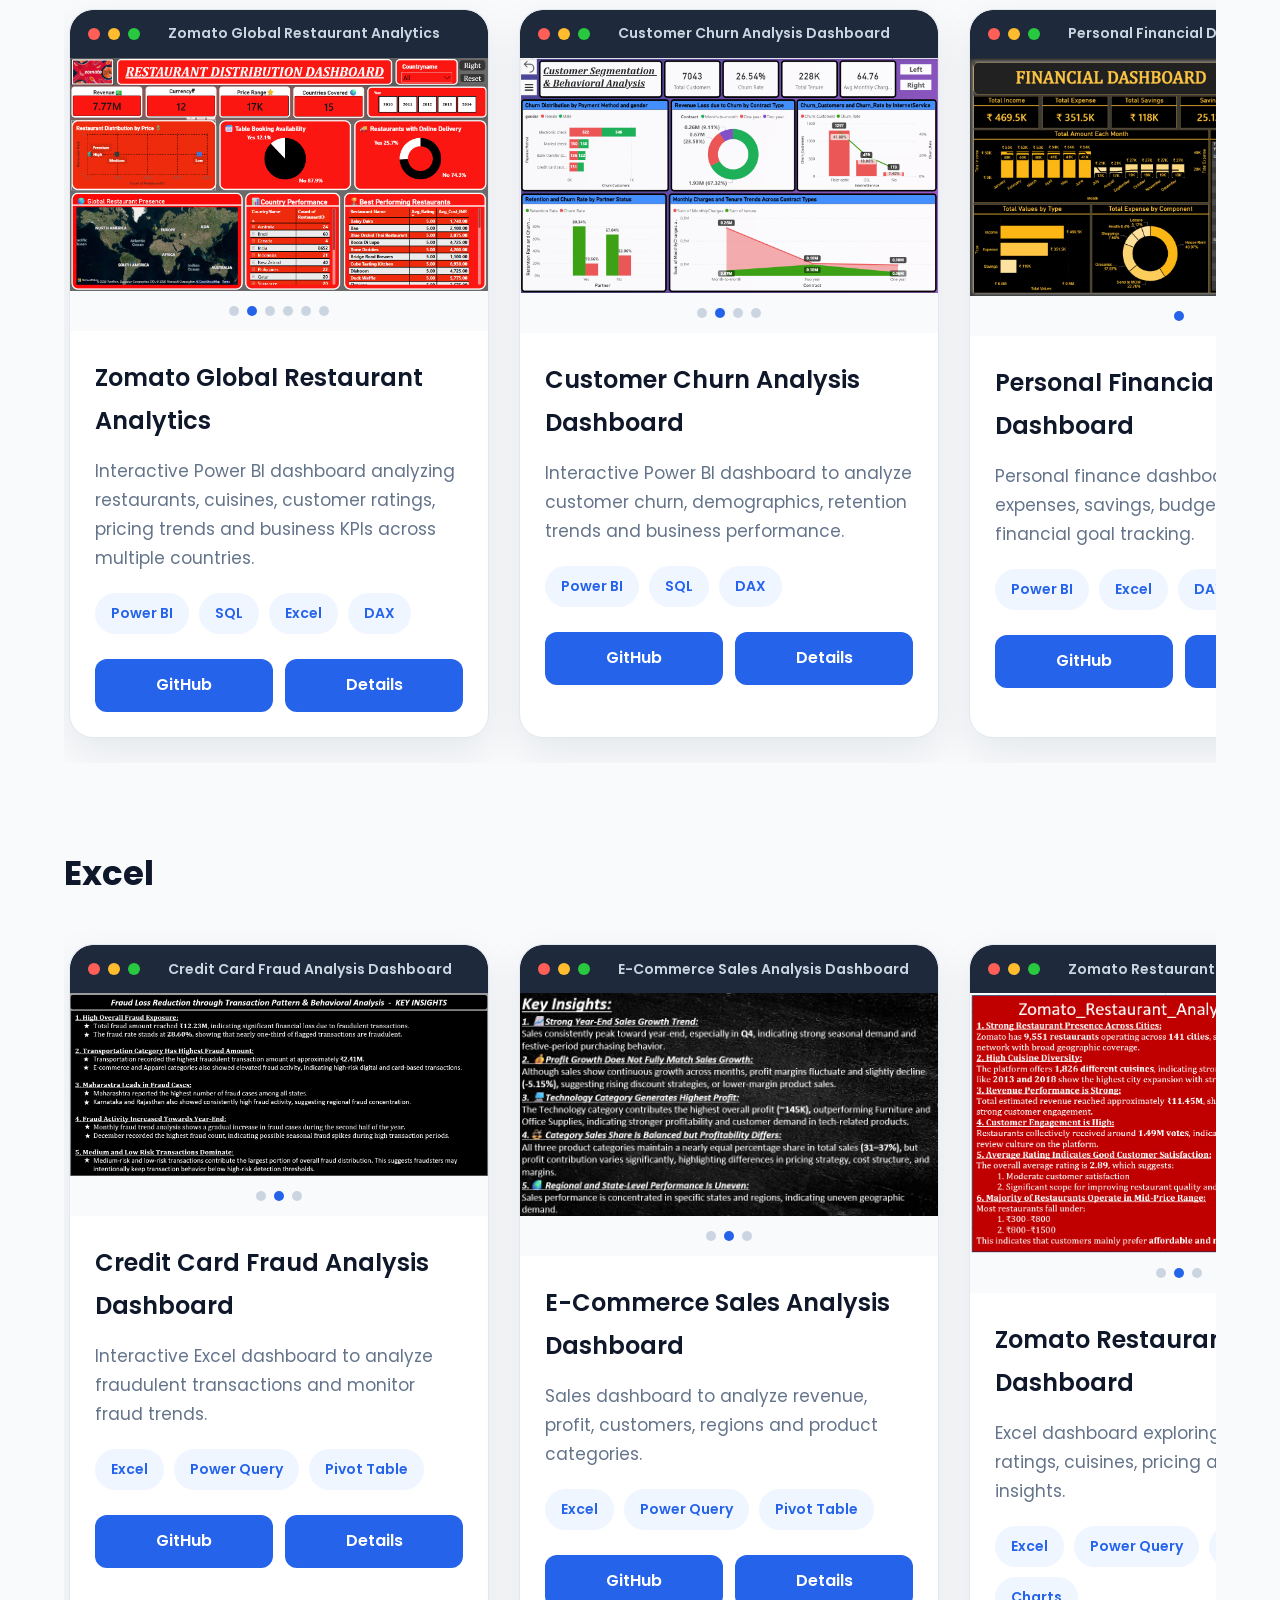
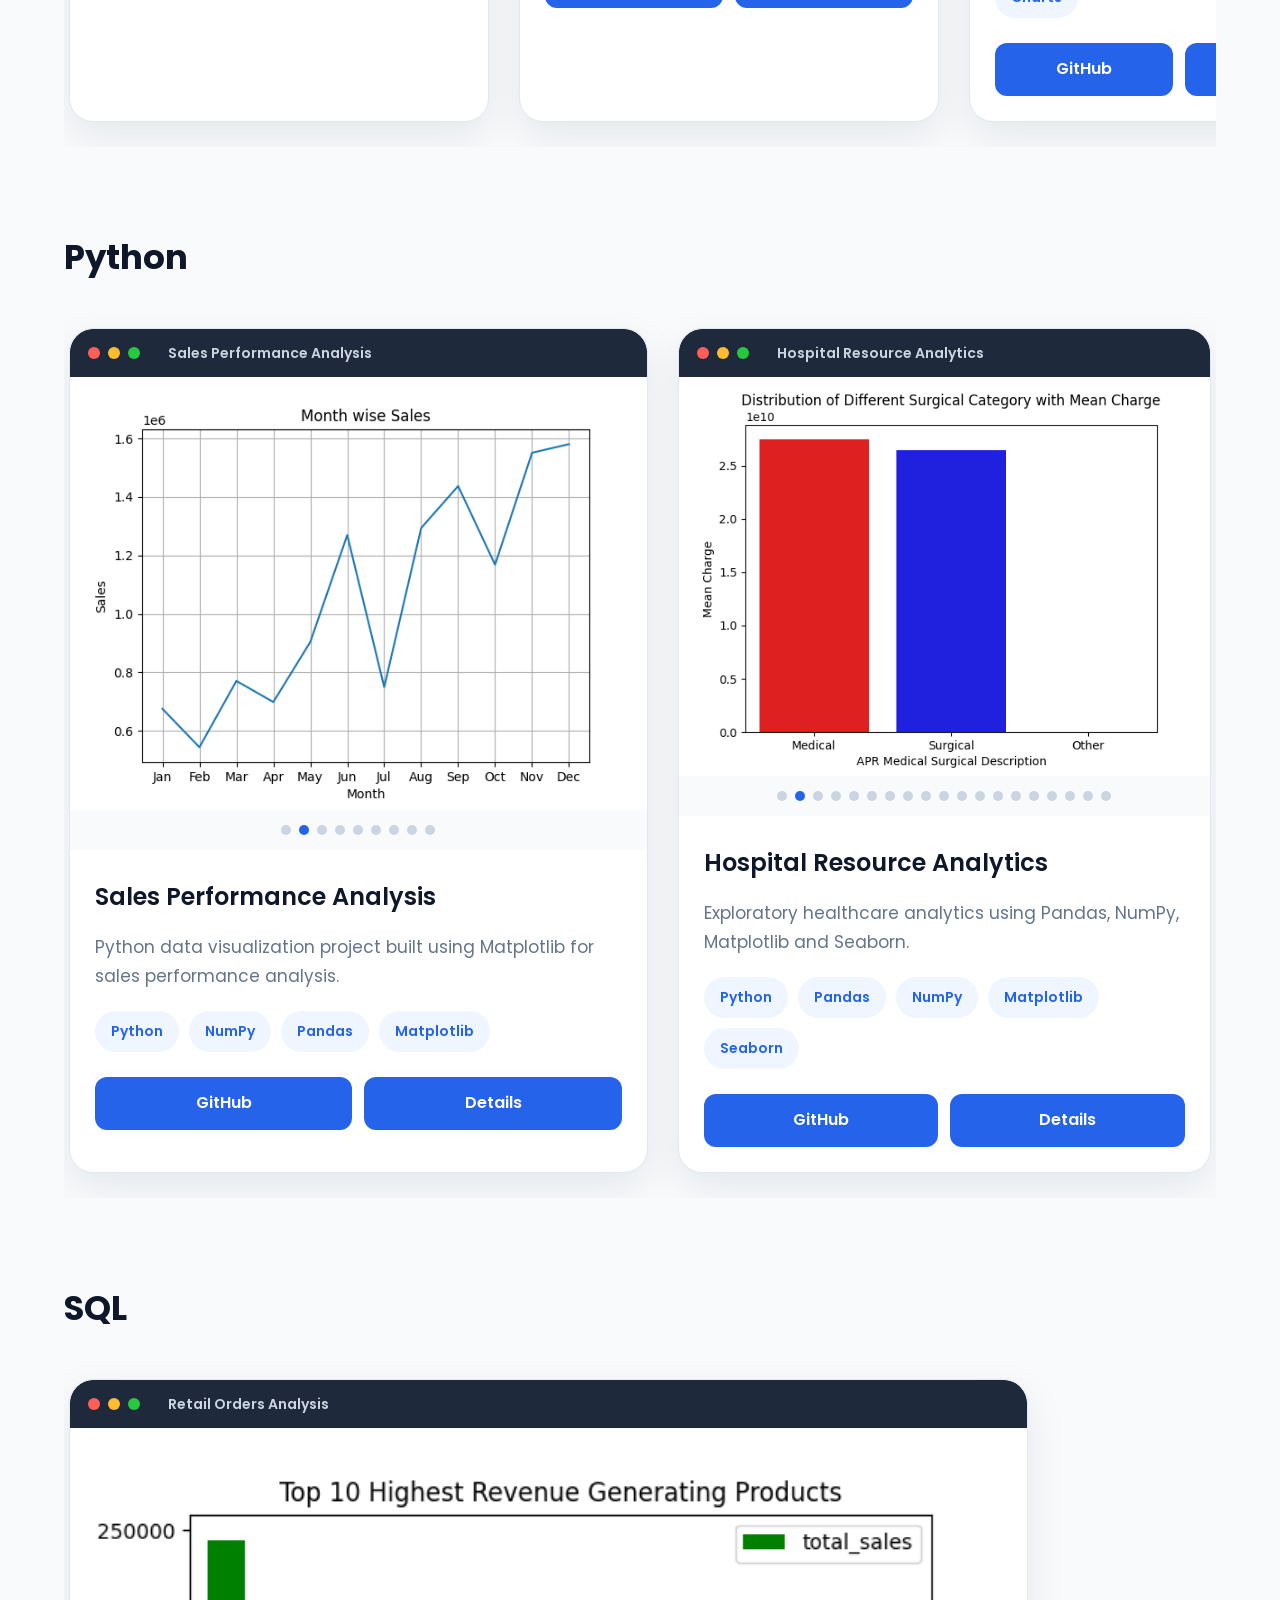
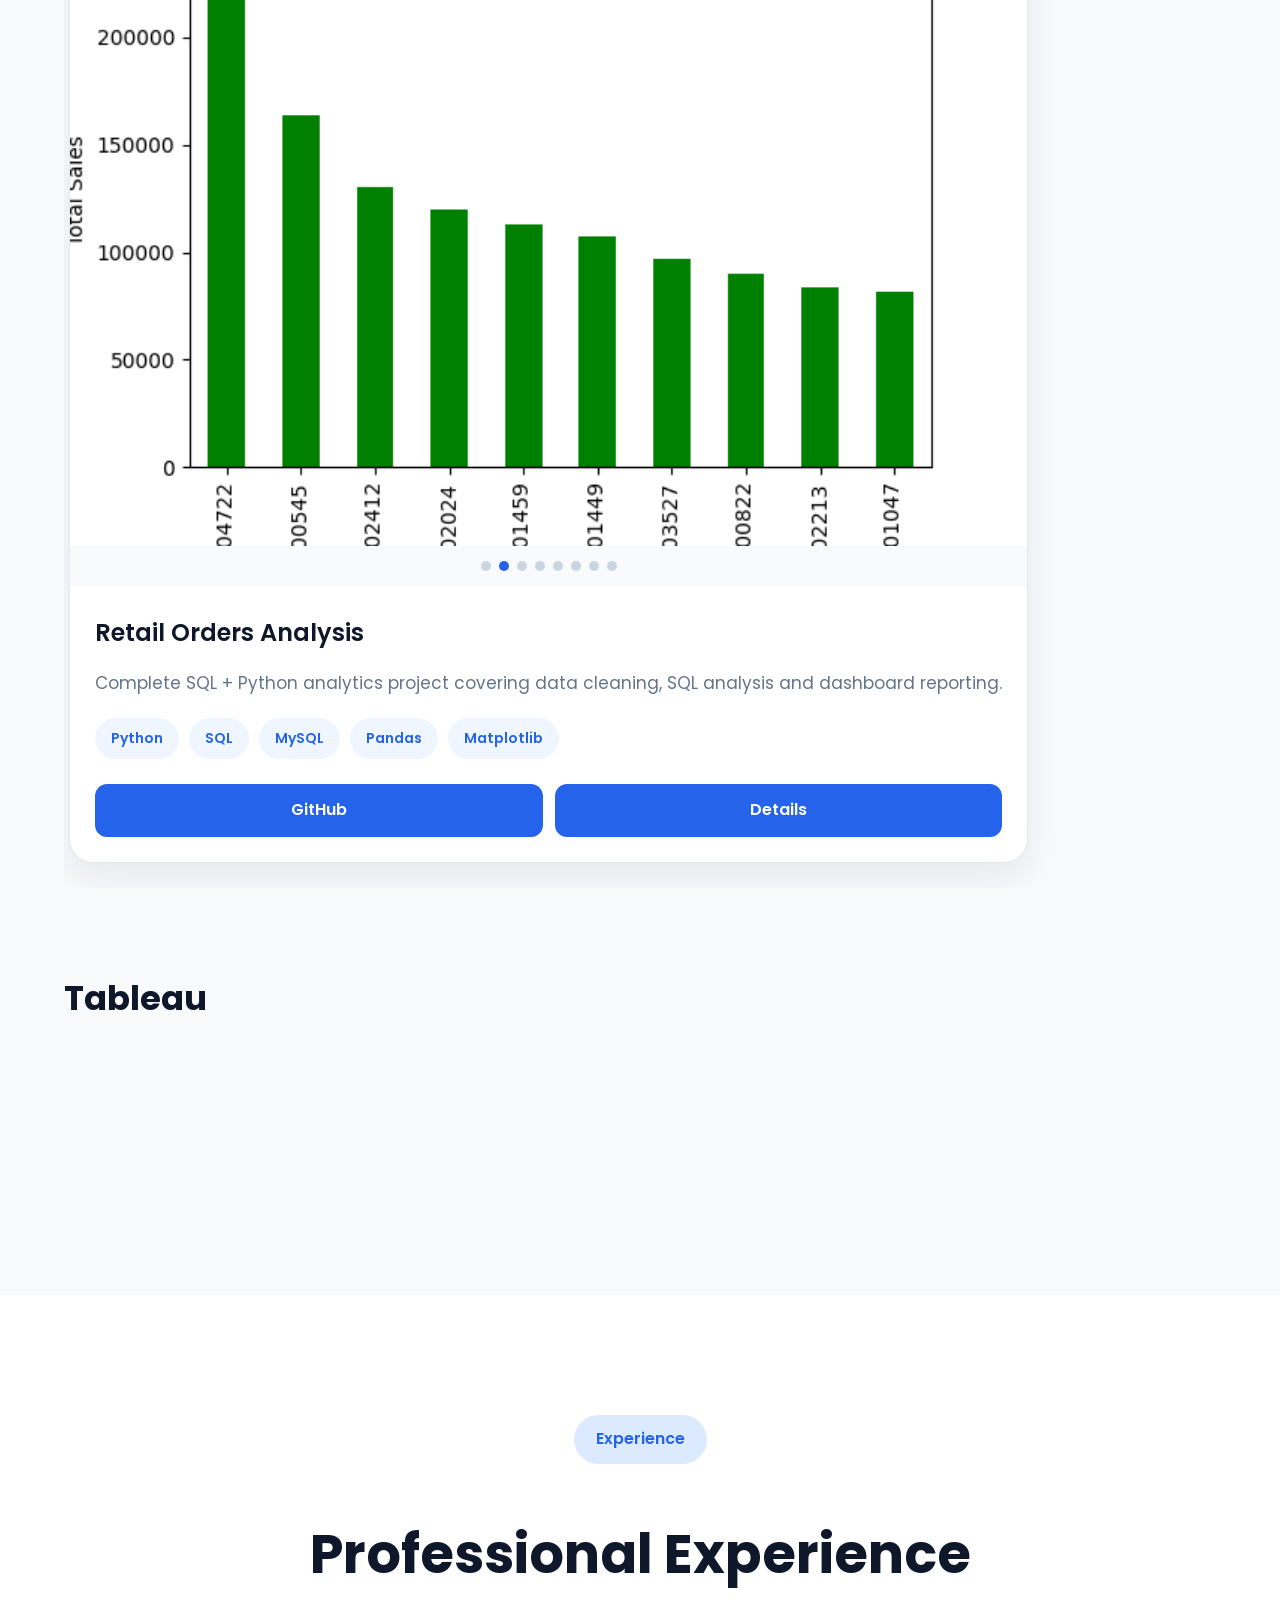
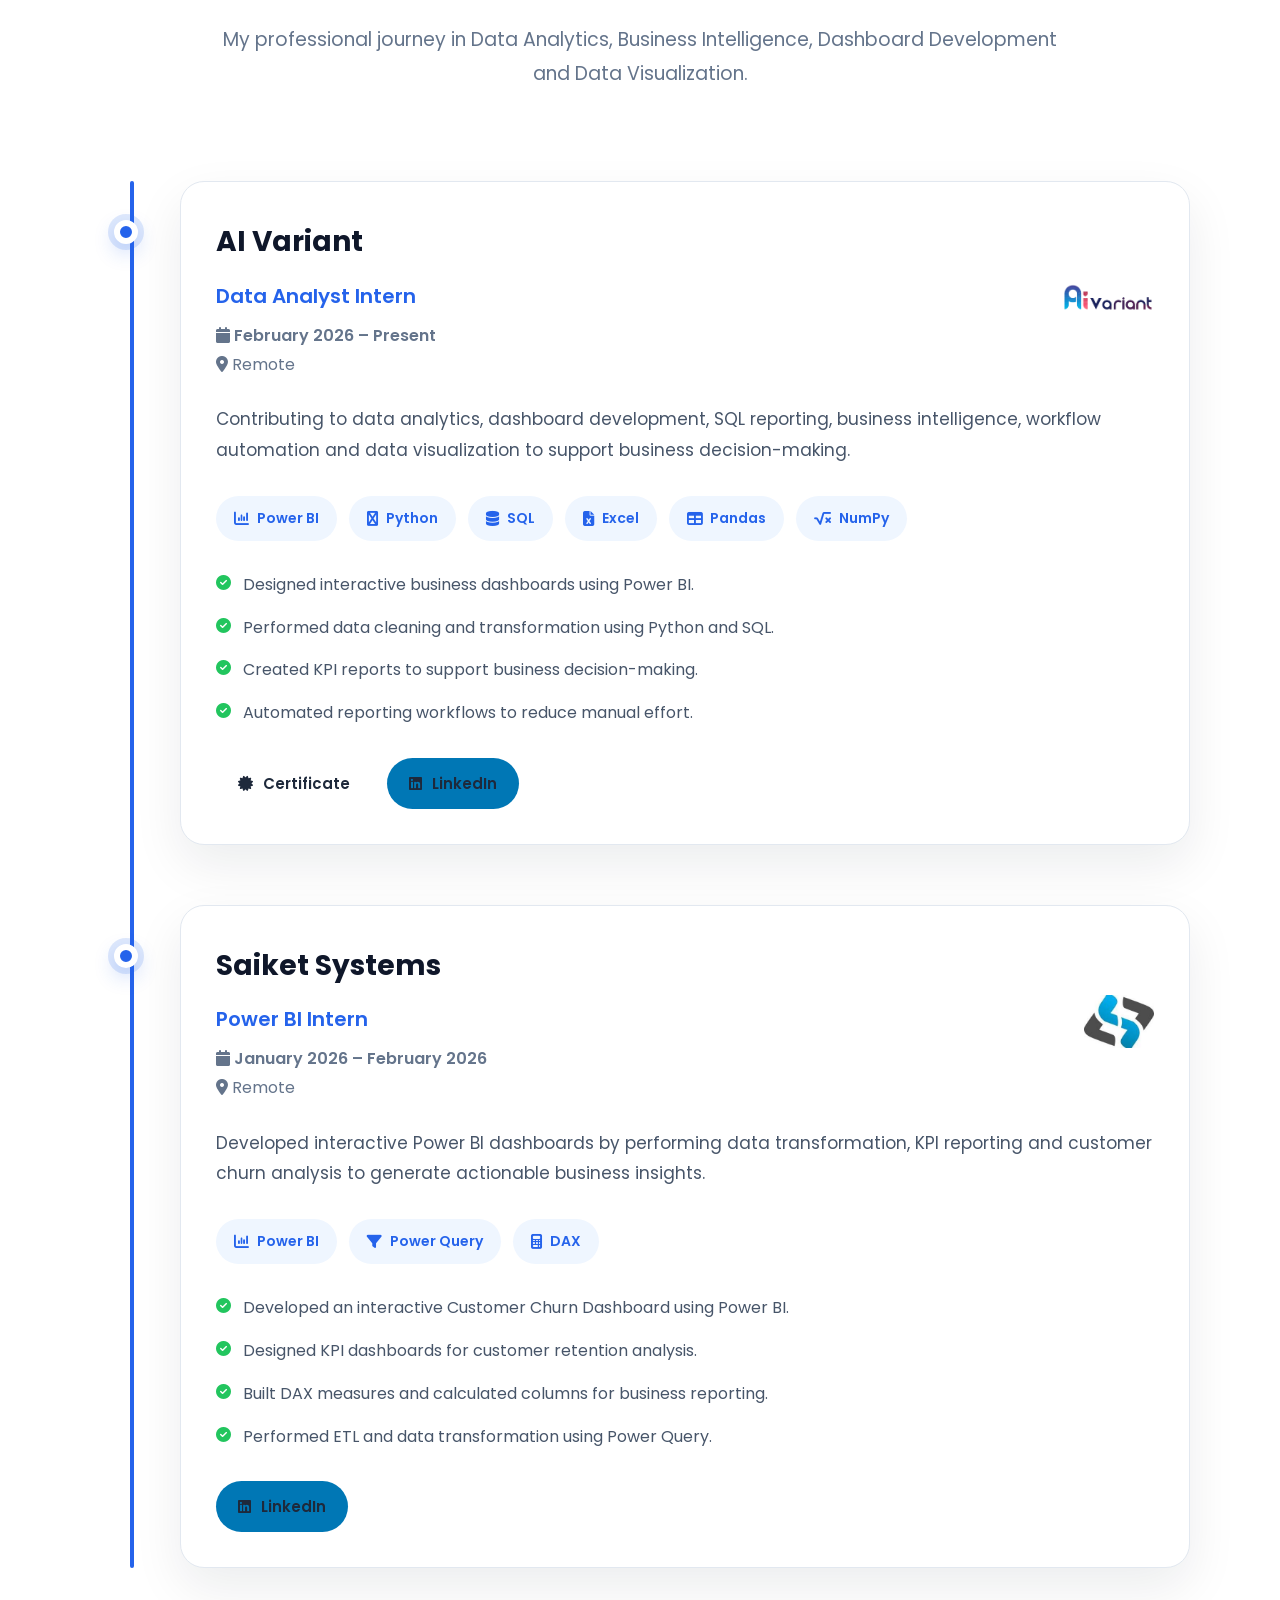
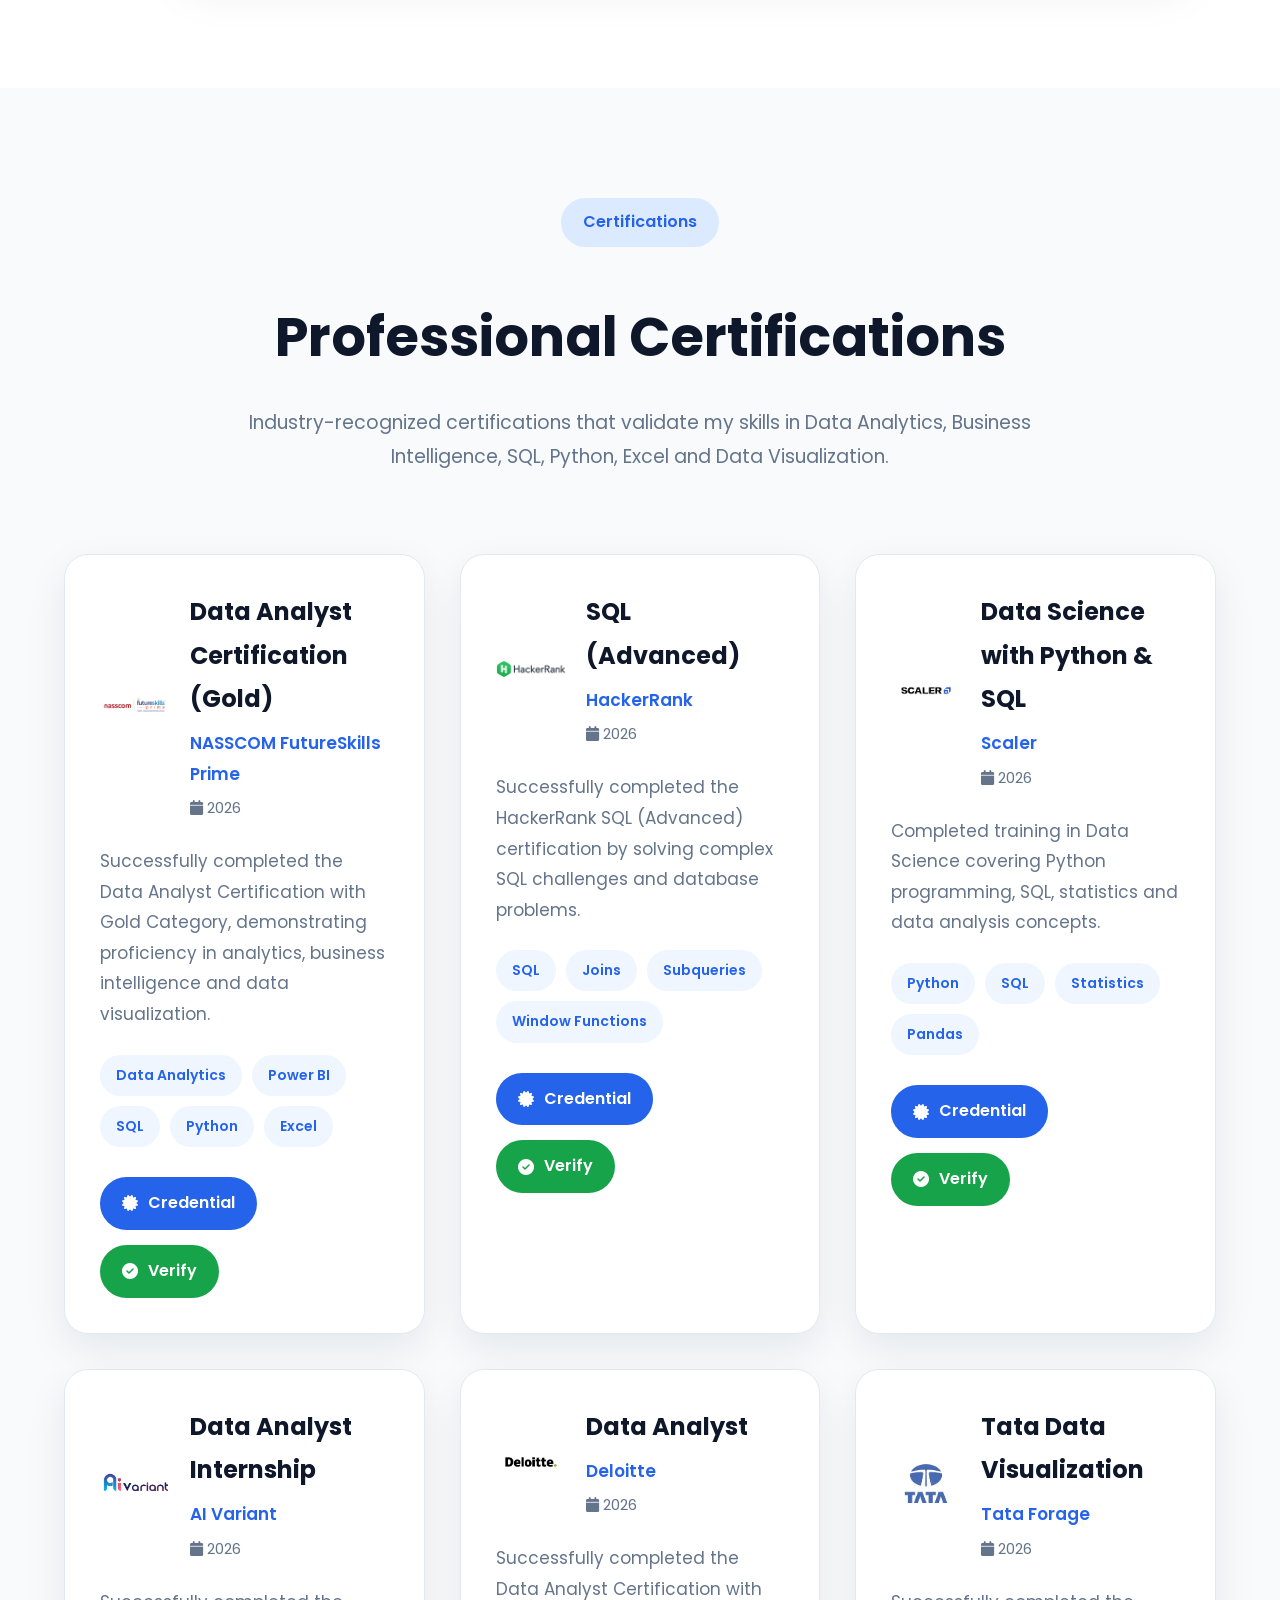
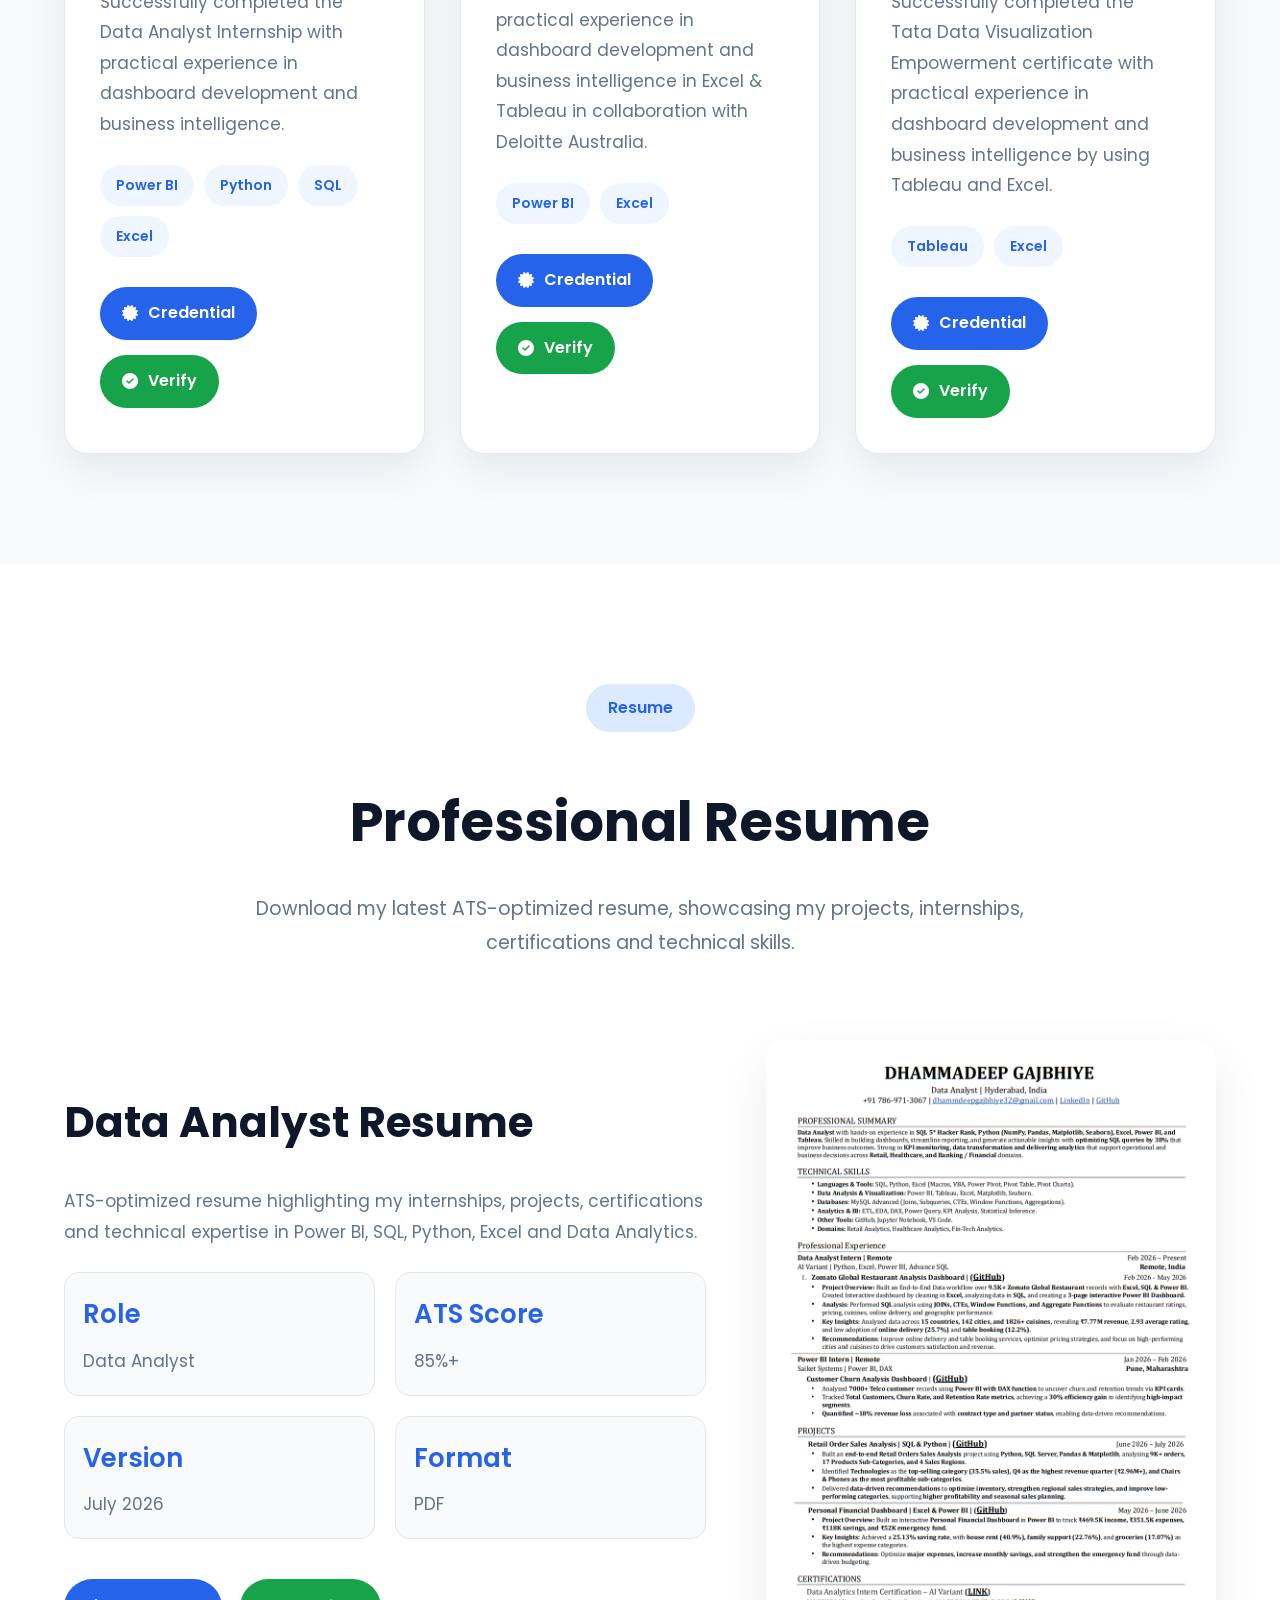
==== commit c81a5de8: "change the name of image" ====
--- a/index.html
+++ b/index.html
@@ -41,7 +41,7 @@
     <!-- =========================
             FAVICON
     ========================== -->
-    <link rel="icon" type="image/png" href="../03_images/02_logos/favicon.png">
+    <link rel="icon" type="image/png" href="../01_Data_Analyst_Portfolio_Website/03_images/02_logos/DG Logo.png">
 
     <link rel="stylesheet" href="../02_assets/01_css/animation.css">
 
@@ -49,19 +49,19 @@
             CSS FILES
     ========================== -->
 
-    <link rel="stylesheet" href="../02_assets/01_css/responsive.css">
-    <link rel="stylesheet" href="../02_assets/01_css/style.css">
-    <link rel="stylesheet" href="../05_sections/01_hero_section/hero.css">
-    <link rel="stylesheet" href="../05_sections/02_analytics_section/analytics.css">
-    <link rel="stylesheet" href="../05_sections/03_about_section/about.css">
-    <link rel="stylesheet" href="../05_sections/04_skills_section/skills.css">
-    <link rel="stylesheet" href="../05_sections/05_projects_section/project.css">
-    <link rel="stylesheet" href="../05_sections/05_projects_section/project-model.css">
-    <link rel="stylesheet" href="../05_sections/06_experience_section/experience.css">
-    <link rel="stylesheet" href="../05_sections/07_certificate_section/certificate.css">
-    <link rel="stylesheet" href="../05_sections/08_resume_section/resume.css">
-    <link rel="stylesheet" href="../05_sections/09_contact_section/contact.css">
-    <link rel="stylesheet" href="../05_sections/10_footer_section/footer.css">
+    <link rel="stylesheet" href="02_assets/01_css/responsive.css">
+    <link rel="stylesheet" href="02_assets/01_css/style.css">
+    <link rel="stylesheet" href="05_sections/01_hero_section/hero.css">
+    <link rel="stylesheet" href="05_sections/02_analytics_section/analytics.css">
+    <link rel="stylesheet" href="05_sections/03_about_section/about.css">
+    <link rel="stylesheet" href="05_sections/04_skills_section/skills.css">
+    <link rel="stylesheet" href="05_sections/05_projects_section/project.css">
+    <link rel="stylesheet" href="05_sections/05_projects_section/project-model.css">
+    <link rel="stylesheet" href="05_sections/06_experience_section/experience.css">
+    <link rel="stylesheet" href="05_sections/07_certificate_section/certificate.css">
+    <link rel="stylesheet" href="05_sections/08_resume_section/resume.css">
+    <link rel="stylesheet" href="05_sections/09_contact_section/contact.css">
+    <link rel="stylesheet" href="05_sections/10_footer_section/footer.css">
 
     <!-- =========================
             GOOGLE FONT
@@ -99,7 +99,7 @@
         <div class="loader-content">
 
             <img
-                src="../03_images/02_logos/DG Logo.png"
+                src="03_images/02_logos/DG Logo.png"
                 alt="DG Logo"
                 class="loader-logo">
 
@@ -131,7 +131,7 @@
         <nav class="navbar">
 
             <a href="#" class="logo">
-                <img src="../03_images/02_logos/DG Logo.png" alt="DG Logo">
+                <img src="03_images/02_logos/DG Logo.png" alt="DG Logo">
             </a>
 
             <ul class="nav-links">
@@ -187,26 +187,26 @@
     <!-- =========================
             JAVASCRIPT
     ========================== -->
-    <script src="../02_assets/02_js/loader.js"></script>
-    <script src="../02_assets/02_js/main.js"></script>
-    <script src="../02_assets/02_js/animation.js"></script>
-    <script src="../02_assets/02_js/back-to-top.js"></script>
-    <script src="../02_assets/02_js/navigation.js"></script>
-    <script src="../05_sections/01_hero_section/hero.js"></script>
-    <script src="../05_sections/02_analytics_section/analytics.js"></script>
-    <script src="../05_sections/03_about_section/about.js"></script>
-    <script src="../05_sections/04_skills_section/skills.js"></script>
-    <script src="../05_sections/05_projects_section/project-data.js"></script>
-    <script src="../05_sections/05_projects_section/project.js"></script>
-    <script src="../05_sections/06_experience_section/experience-data.js"></script>
-    <script src="../05_sections/06_experience_section/experience.js"></script>
-    <script src="../05_sections/07_certificate_section/certificate-data.js"></script>
-    <script src="../05_sections/07_certificate_section/certificate.js"></script>
-    <script src="../05_sections/08_resume_section/resume-data.js"></script>
-    <script src="../05_sections/08_resume_section/resume.js"></script>
-    <script src="../05_sections/09_contact_section/contact-data.js"></script>
-    <script src="../05_sections/09_contact_section/contact.js"></script>
-    <script src="../05_sections/10_footer_section/footer.js"></script>
+    <script src="02_assets/02_js/loader.js"></script>
+    <script src="02_assets/02_js/main.js"></script>
+    <script src="02_assets/02_js/animation.js"></script>
+    <script src="02_assets/02_js/back-to-top.js"></script>
+    <script src="02_assets/02_js/navigation.js"></script>
+    <script src="05_sections/01_hero_section/hero.js"></script>
+    <script src="05_sections/02_analytics_section/analytics.js"></script>
+    <script src="05_sections/03_about_section/about.js"></script>
+    <script src="05_sections/04_skills_section/skills.js"></script>
+    <script src="05_sections/05_projects_section/project-data.js"></script>
+    <script src="05_sections/05_projects_section/project.js"></script>
+    <script src="05_sections/06_experience_section/experience-data.js"></script>
+    <script src="05_sections/06_experience_section/experience.js"></script>
+    <script src="05_sections/07_certificate_section/certificate-data.js"></script>
+    <script src="05_sections/07_certificate_section/certificate.js"></script>
+    <script src="05_sections/08_resume_section/resume-data.js"></script>
+    <script src="05_sections/08_resume_section/resume.js"></script>
+    <script src="05_sections/09_contact_section/contact-data.js"></script>
+    <script src="05_sections/09_contact_section/contact.js"></script>
+    <script src="05_sections/10_footer_section/footer.js"></script>
 
 
     <!--==================================================
